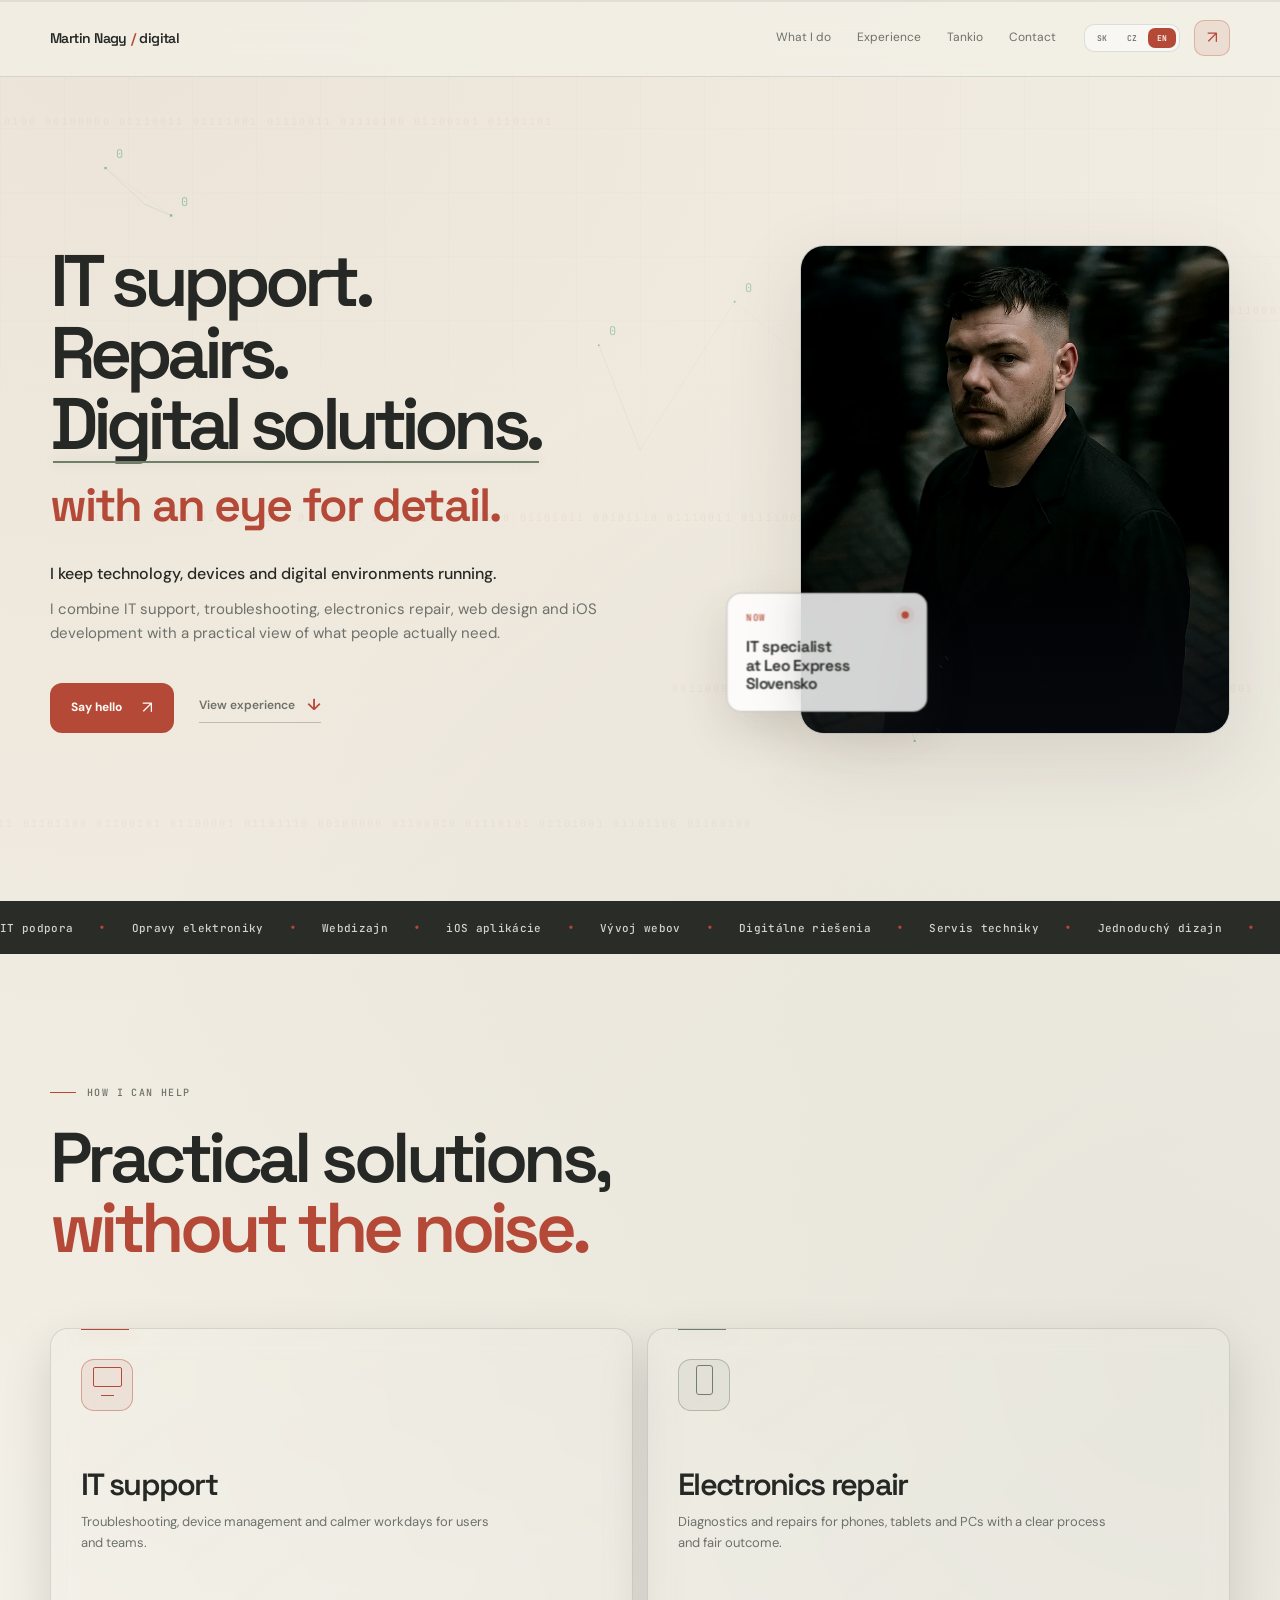
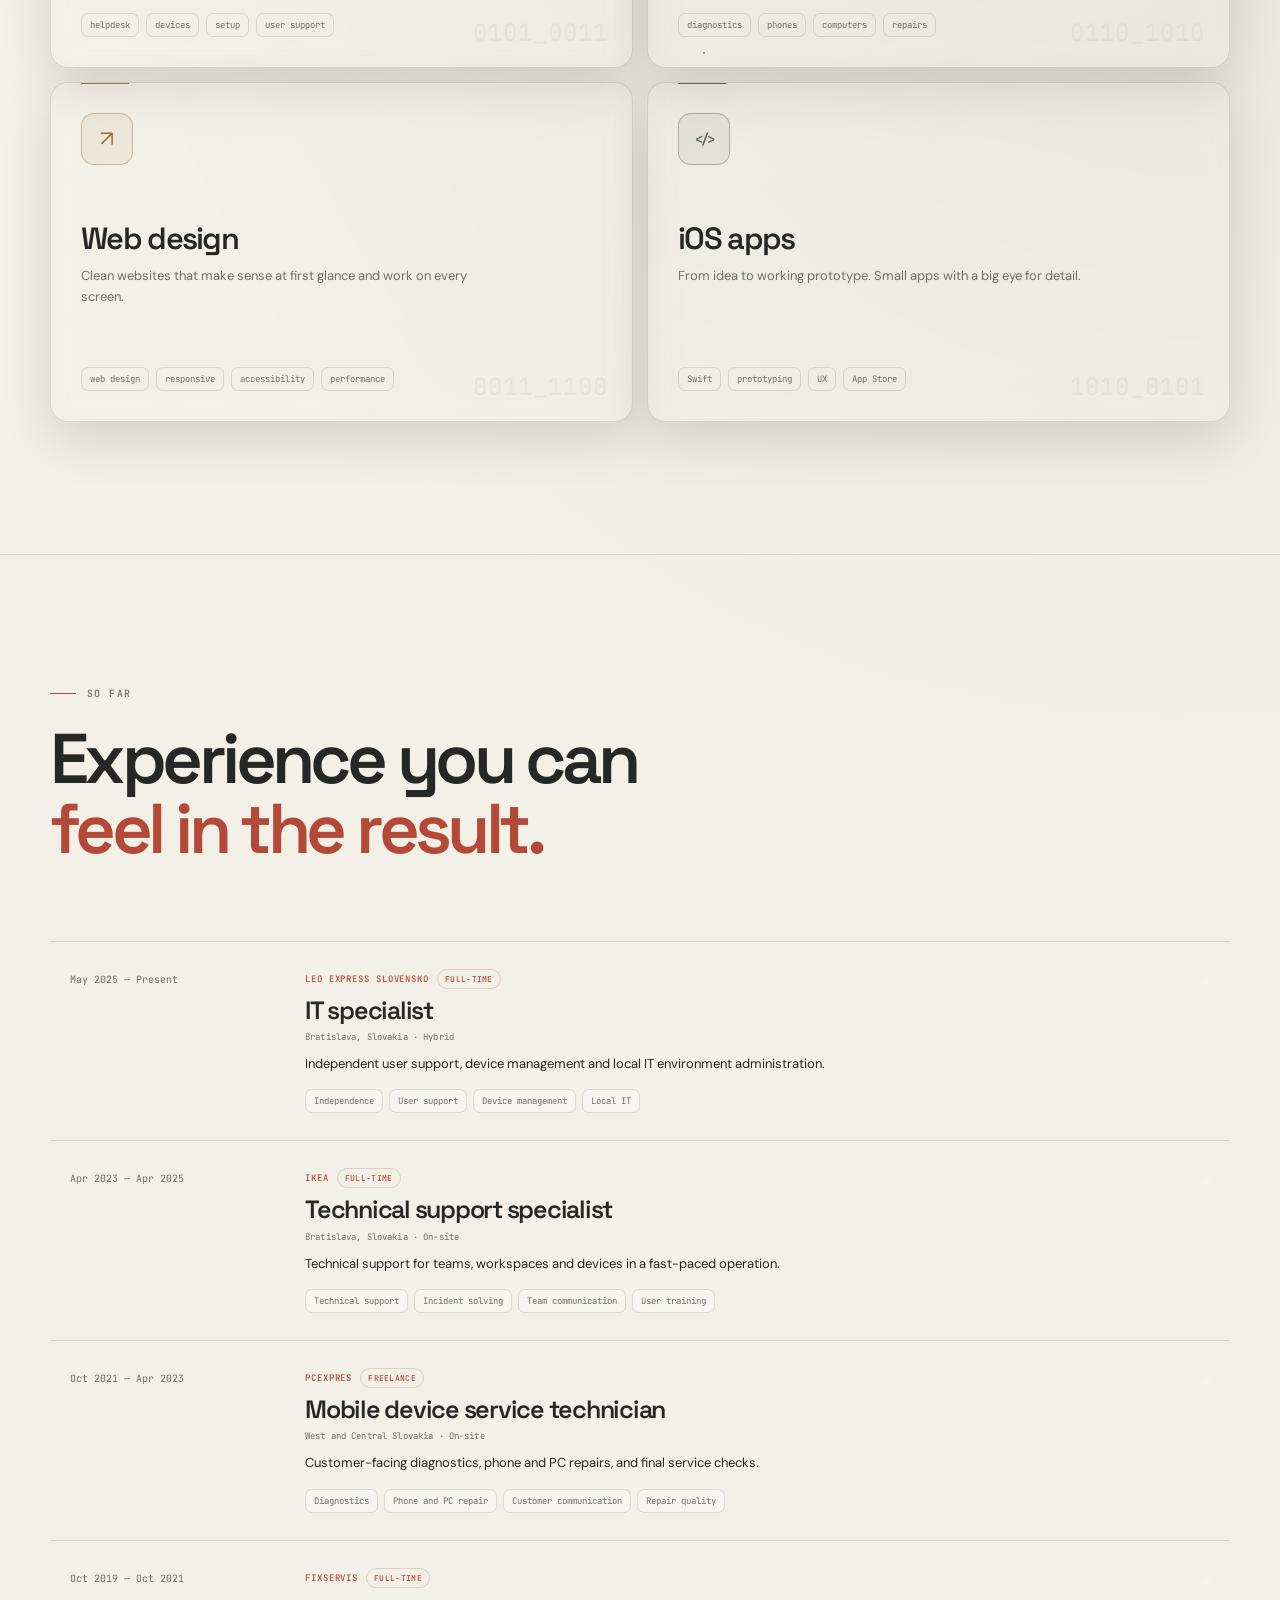
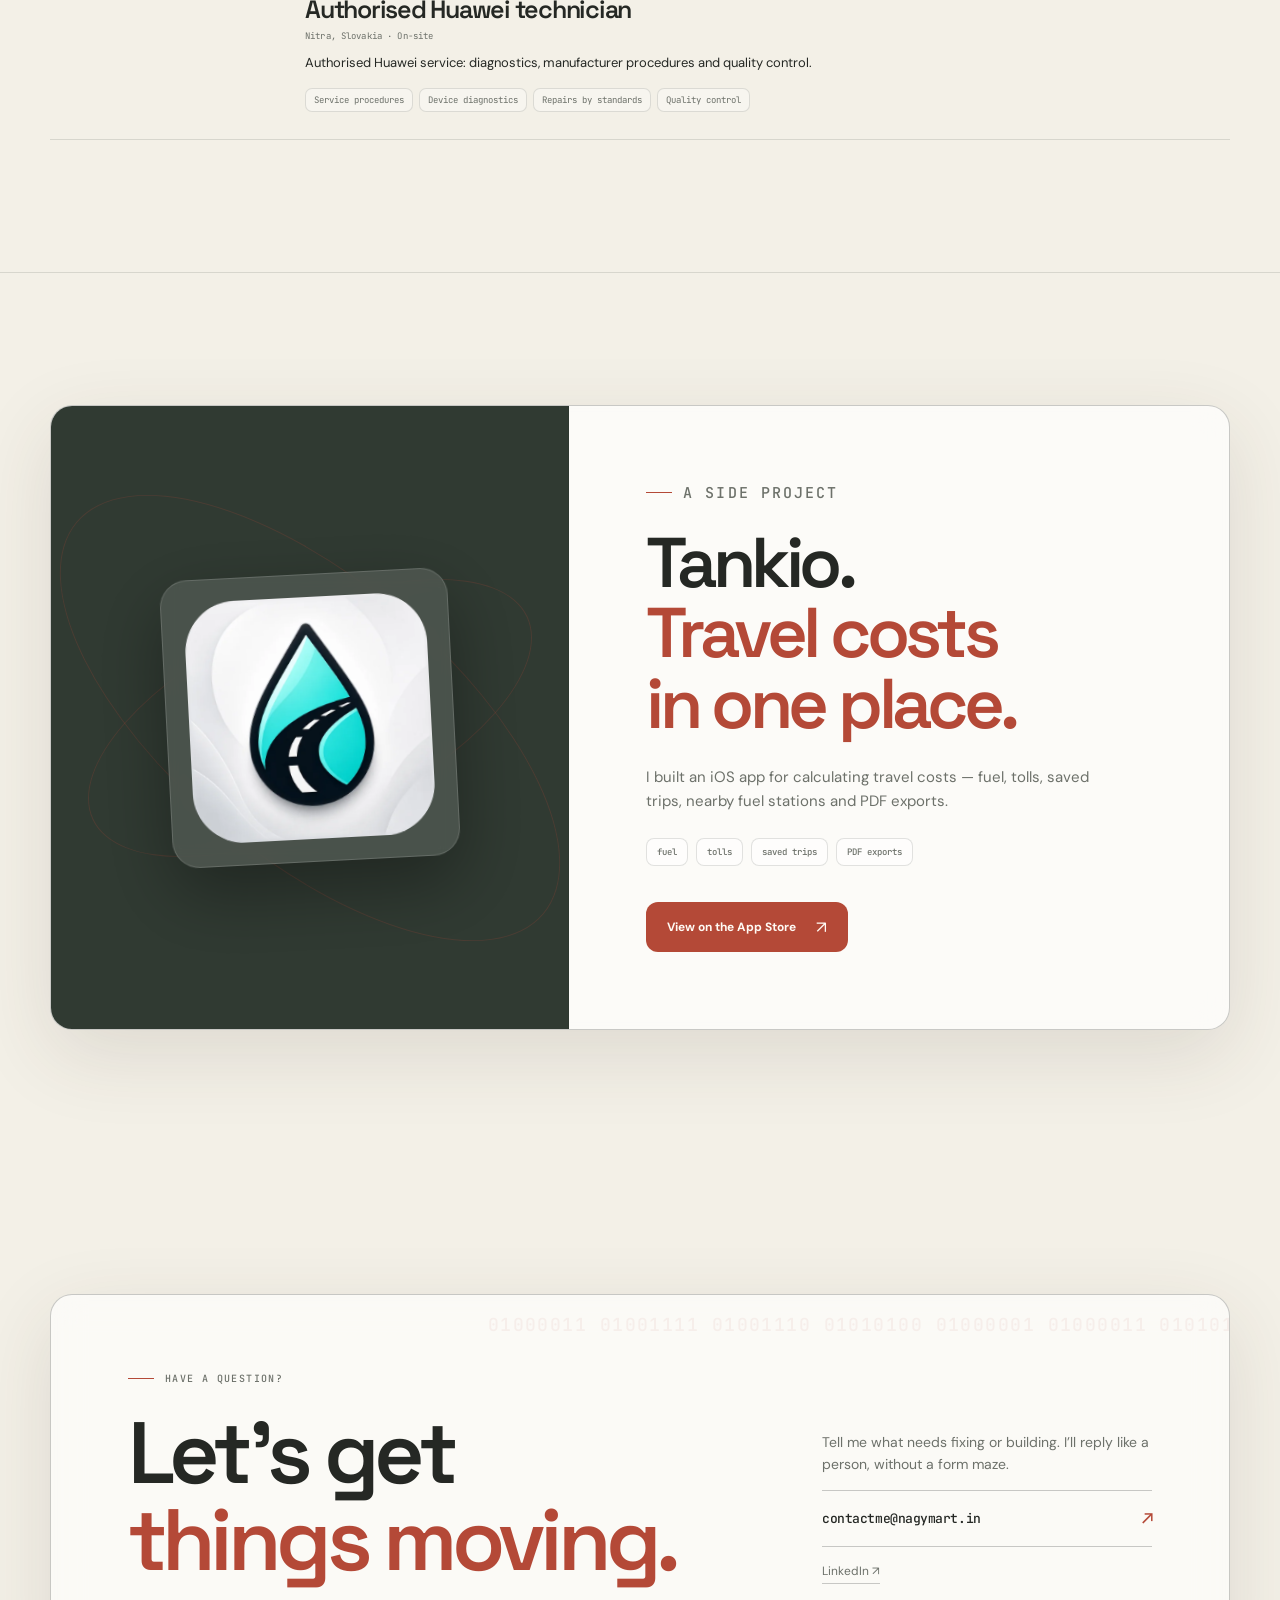
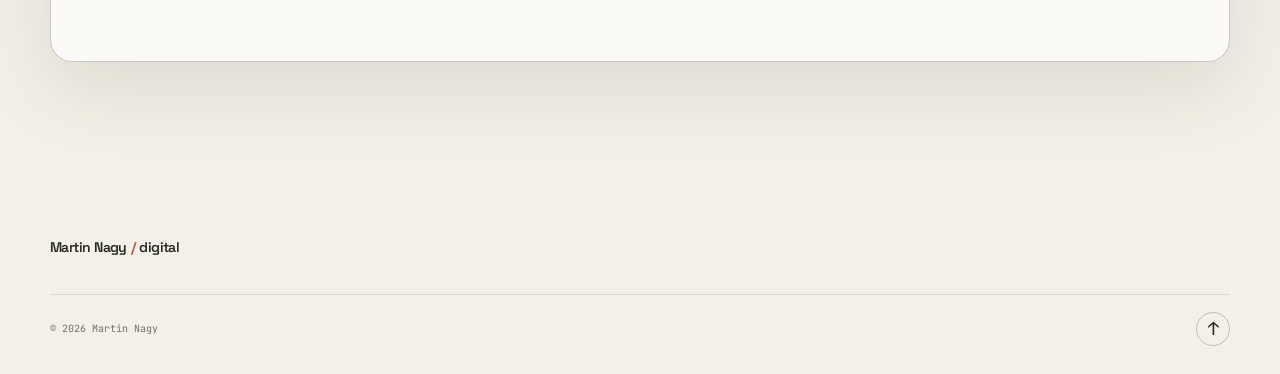
==== index.html @ 113c7c0a "Add files via upload mobile fixes" ====
<!doctype html>
<html lang="sk">
<head>
  <meta charset="utf-8">
  <meta name="viewport" content="width=device-width, initial-scale=1">
  <meta name="description" content="Martin Nagy — IT špecialista pre IT podporu, opravy elektroniky, webdizajn a iOS vývoj. Autor aplikácie Tankio.">
  <meta name="author" content="Martin Nagy">
  <meta name="robots" content="index, follow, max-image-preview:large">
  <meta name="theme-color" content="#f3f0e7">
  <meta property="og:type" content="website">
  <meta property="og:site_name" content="Martin Nagy / digital">
  <meta property="og:locale" content="sk_SK">
  <meta property="og:url" content="https://www.nagymart.in/">
  <meta property="og:title" content="Martin Nagy — IT podpora a digitálne riešenia">
  <meta property="og:description" content="IT podpora, opravy elektroniky, webdizajn a iOS vývoj s praktickým pohľadom a citom pre detail.">
  <meta property="og:image" content="https://www.nagymart.in/share.jpg?v=20260721-2">
  <meta property="og:image:type" content="image/jpeg">
  <meta property="og:image:width" content="1200">
  <meta property="og:image:height" content="630">
  <meta property="og:image:alt" content="Martin Nagy, IT špecialista">
  <meta name="twitter:card" content="summary_large_image">
  <meta name="twitter:title" content="Martin Nagy — IT podpora a digitálne riešenia">
  <meta name="twitter:description" content="IT podpora, opravy elektroniky, webdizajn a iOS vývoj s praktickým pohľadom a citom pre detail.">
  <meta name="twitter:image" content="https://www.nagymart.in/share.jpg?v=20260721-2">
  <meta name="twitter:image:alt" content="Martin Nagy, IT špecialista">
  <title>Martin Nagy — IT podpora a digitálne riešenia</title>
  <link rel="canonical" href="https://www.nagymart.in/">
  <link rel="icon" type="image/svg+xml" href="favicon.svg">
  <link rel="preload" as="image" href="avat.webp" type="image/webp" fetchpriority="high">
  <link rel="preconnect" href="https://fonts.googleapis.com">
  <link rel="preconnect" href="https://fonts.gstatic.com" crossorigin>
  <link href="https://fonts.googleapis.com/css2?family=DM+Sans:wght@400;500;600;700&family=JetBrains+Mono:wght@400;500;600&family=Space+Grotesk:wght@400;500;600;700&display=swap" rel="stylesheet">
  <link rel="stylesheet" href="styles.css?v=20260721-15">
  <script type="application/ld+json">
    {
      "@context": "https://schema.org",
      "@type": "Person",
      "name": "Martin Nagy",
      "url": "https://www.nagymart.in/",
      "image": "https://www.nagymart.in/share.jpg?v=20260721-2",
      "jobTitle": "IT špecialista",
      "email": "mailto:contactme@nagymart.in",
      "sameAs": ["https://www.linkedin.com/in/nagymartinus/"],
      "knowsAbout": ["IT podpora", "Troubleshooting", "Opravy elektroniky", "Webdizajn", "iOS vývoj"],
      "owns": {
        "@type": "SoftwareApplication",
        "name": "Tankio — Fuel & Trip Cost",
        "operatingSystem": "iOS",
        "applicationCategory": "TravelApplication",
        "url": "https://apps.apple.com/sk/app/tankio-n%C3%A1klady-na-cestu/id6789161026?l=sk"
      }
    }
  </script>
</head>
<body id="top">
  <a class="skip-link" href="#main-content">Preskočiť na obsah</a>
  <div class="scroll-indicator" role="progressbar" aria-label="Priebeh stránky" aria-valuemin="0" aria-valuemax="100" aria-valuenow="0"><span></span></div>
  <div class="cursor-tech" aria-hidden="true">
    <canvas id="cursor-canvas"></canvas>
  </div>
  <div class="binary-field" aria-hidden="true">
    <span>01001001 01010100 00100000 01110011 01111001 01110011 01110100 01100101 01101101</span>
    <span>00110101 00110010 00110001 00110000 00110001 00110001 00110000 00110001</span>
    <span>01101110 01100101 01110100 01110111 01101111 01110010 01101011 00101110 01110011 01111001 01110011</span>
    <span>00110000 00110001 00110000 00110001 00110001 00110000 00110000 00110001</span>
    <span>01100011 01101100 01100101 01100001 01101110 00100000 01100010 01110101 01101001 01101100 01100100</span>
  </div>

  <header class="site-header">
    <div class="shell nav-wrap">
      <a class="wordmark" href="#top" aria-label="Martin Nagy domov">
        <span class="wordmark-copy">Martin Nagy<span>/</span>digital</span>
      </a>
      <nav class="nav-links" aria-label="Hlavná navigácia">
        <a href="#services" data-i18n="nav.services">Čo robím</a>
        <a href="#work" data-i18n="nav.work">Skúsenosti</a>
        <a href="#tankio">Tankio</a>
        <a href="#contact" data-i18n="nav.contact">Kontakt</a>
      </nav>
      <div class="nav-actions">
        <div class="language-switcher" aria-label="Jazyk">
          <button class="lang-button is-active" type="button" data-lang="sk">SK</button>
          <button class="lang-button" type="button" data-lang="cs">CZ</button>
          <button class="lang-button" type="button" data-lang="en">EN</button>
        </div>
        <a class="nav-mail" href="mailto:contactme@nagymart.in" aria-label="Napísať email">↗︎</a>
      </div>
    </div>
  </header>

  <main id="main-content">
    <section class="hero shell section-space" aria-labelledby="hero-title">
      <div class="hero-copy reveal">
        <h1 id="hero-title" data-i18n-html="hero.title">IT podpora.<br>Opravy.<br><span class="accent-word">Digitálne riešenia.</span><br><em>s citom pre detail.</em></h1>
        <div class="hero-intro">
          <p class="hero-lead hero-lead-primary" data-i18n="hero.lead1">Udržiavam techniku, zariadenia a digitálne prostredia v chode.</p>
          <p class="hero-lead" data-i18n="hero.lead2">Spájam IT podporu, troubleshooting, opravy elektroniky, webdizajn a iOS vývoj s praktickým pohľadom na to, čo ľudia naozaj potrebujú.</p>
        </div>
        <div class="hero-actions">
          <a class="button button-dark" href="mailto:contactme@nagymart.in"><span data-i18n="hero.primary">Ozvi sa</span><span class="button-arrow">↗︎</span></a>
          <a class="text-link" href="#work"><span data-i18n="hero.secondary">Pozrieť skúsenosti</span><span>↓︎</span></a>
        </div>
      </div>

      <div class="hero-visual reveal reveal-delay" aria-label="Martin Nagy">
        <div class="hero-tilt-window">
          <div class="portrait-frame">
            <img src="avat.webp" alt="Martin Nagy v čiernom kabáte" width="900" height="900" fetchpriority="high" decoding="async">
          </div>
          <div class="hero-note">
            <span class="note-label" data-i18n="hero.noteLabel">Teraz</span>
            <strong data-i18n-html="hero.noteTitle">IT špecialista<br>v Leo Express Slovensko</strong>
            <span class="status-pulse" aria-hidden="true"></span>
          </div>
        </div>
      </div>
    </section>

    <div class="ticker" aria-label="Oblasti práce">
      <div class="ticker-track">
        <div class="ticker-group">
          <span>IT podpora</span><i>•</i><span>Opravy elektroniky</span><i>•</i><span>Webdizajn</span><i>•</i><span>iOS aplikácie</span><i>•</i><span>Vývoj webov</span><i>•</i><span>Digitálne riešenia</span><i>•</i><span>Servis techniky</span><i>•</i><span>Jednoduchý dizajn</span><i>•</i><span>IT podpora</span><i>•</i><span>Opravy elektroniky</span><i>•</i><span>Webdizajn</span><i>•</i><span>iOS aplikácie</span><i>•</i><span>Vývoj webov</span><i>•</i><span>Digitálne riešenia</span><i>•</i><span>Servis techniky</span><i>•</i><span>Jednoduchý dizajn</span><i>•</i>
        </div>
        <div class="ticker-group" aria-hidden="true">
          <span>IT podpora</span><i>•</i><span>Opravy elektroniky</span><i>•</i><span>Webdizajn</span><i>•</i><span>iOS aplikácie</span><i>•</i><span>Vývoj webov</span><i>•</i><span>Digitálne riešenia</span><i>•</i><span>Servis techniky</span><i>•</i><span>Jednoduchý dizajn</span><i>•</i><span>IT podpora</span><i>•</i><span>Opravy elektroniky</span><i>•</i><span>Webdizajn</span><i>•</i><span>iOS aplikácie</span><i>•</i><span>Vývoj webov</span><i>•</i><span>Digitálne riešenia</span><i>•</i><span>Servis techniky</span><i>•</i><span>Jednoduchý dizajn</span><i>•</i>
        </div>
      </div>
    </div>

    <section id="services" class="shell section-space services-section" aria-labelledby="services-title">
      <div class="section-intro reveal">
        <p class="eyebrow"><span data-i18n="services.eyebrow">Ako viem pomôcť</span></p>
        <h2 id="services-title" data-i18n-html="services.title">Praktické riešenia,<br><em>bez zbytočného hluku.</em></h2>
      </div>
      <div class="service-grid">
        <article class="service-card service-card-wide reveal">
          <div class="service-icon icon-screen" aria-hidden="true"><span></span></div>
          <h3 data-i18n="services.it.title">IT podpora</h3>
          <p data-i18n="services.it.copy">Riešenie problémov, správa zariadení a pokojnejší pracovný deň pre používateľov aj tímy.</p>
          <div class="tag-row"><span data-i18n="services.it.tag1">helpdesk</span><span data-i18n="services.it.tag2">zariadenia</span><span data-i18n="services.it.tag3">nastavenie</span><span data-i18n="services.it.tag4">používateľská podpora</span></div>
        </article>
        <article class="service-card service-card-tall reveal reveal-delay-1">
          <div class="service-icon icon-phone" aria-hidden="true"><span></span></div>
          <h3 data-i18n="services.repair.title">Opravy elektroniky</h3>
          <p data-i18n="services.repair.copy">Diagnostika, opravy telefónov, tabletov a PC s jasným postupom a férovým výsledkom.</p>
          <div class="tag-row"><span data-i18n="services.repair.tag1">diagnostika</span><span data-i18n="services.repair.tag2">telefóny</span><span data-i18n="services.repair.tag3">počítače</span><span data-i18n="services.repair.tag4">servis</span></div>
        </article>
        <article class="service-card reveal reveal-delay-2">
          <div class="service-icon icon-cursor" aria-hidden="true">↗︎</div>
          <h3 data-i18n="services.web.title">Webdizajn</h3>
          <p data-i18n="services.web.copy">Čisté stránky, ktoré dávajú zmysel na prvý pohľad a fungujú na každej obrazovke.</p>
          <div class="tag-row"><span data-i18n="services.web.tag1">webdizajn</span><span data-i18n="services.web.tag2">responzivita</span><span data-i18n="services.web.tag3">prístupnosť</span><span data-i18n="services.web.tag4">výkon</span></div>
        </article>
        <article class="service-card service-card-dark reveal reveal-delay-3">
          <div class="service-icon icon-code" aria-hidden="true">&lt;/&gt;</div>
          <h3 data-i18n="services.ios.title">iOS aplikácie</h3>
          <p data-i18n="services.ios.copy">Od nápadu po funkčný prototyp. Malé aplikácie s veľkým dôrazom na detail.</p>
          <div class="tag-row"><span data-i18n="services.ios.tag1">Swift</span><span data-i18n="services.ios.tag2">prototypovanie</span><span data-i18n="services.ios.tag3">UX</span><span data-i18n="services.ios.tag4">App Store</span></div>
        </article>
      </div>
    </section>

    <section id="work" class="work-section section-space" aria-labelledby="work-title">
      <div class="shell">
        <div class="section-intro section-intro-row reveal">
          <div>
            <p class="eyebrow"><span data-i18n="work.eyebrow">Cesta doteraz</span></p>
            <h2 id="work-title" data-i18n-html="work.title">Skúsenosť, ktorá<br><em>zostáva v rukách.</em></h2>
          </div>
        </div>
        <div class="timeline">
          <article class="timeline-item reveal">
            <div class="timeline-date" data-i18n="work.leo.date">máj 2025 — súčasnosť</div>
            <div class="timeline-main">
              <div class="timeline-company-row"><span class="timeline-company">Leo Express Slovensko</span><span class="timeline-type" data-i18n="work.leo.type">Plný úväzok</span></div>
              <h3 data-i18n="work.leo.role">IT špecialista</h3>
              <p class="timeline-location" data-i18n="work.leo.location">Bratislava, Slovakia · Hybrid</p>
              <p class="timeline-summary" data-i18n="work.leo.copy">Samostatná IT podpora používateľov, správa zariadení a lokálneho IT prostredia.</p>
              <div class="timeline-skills"><span data-i18n="work.leo.skill1">Samostatnosť</span><span data-i18n="work.leo.skill2">Podpora používateľov</span><span data-i18n="work.leo.skill3">Správa zariadení</span><span data-i18n="work.leo.skill4">Lokálne IT</span></div>
            </div>
            <span class="timeline-marker" aria-hidden="true"></span>
          </article>
          <article class="timeline-item reveal">
            <div class="timeline-date" data-i18n="work.ikea.date">apríl 2023 — apríl 2025</div>
            <div class="timeline-main">
              <div class="timeline-company-row"><span class="timeline-company">IKEA</span><span class="timeline-type" data-i18n="work.ikea.type">Plný úväzok</span></div>
              <h3 data-i18n="work.ikea.role">Špecialista technickej podpory</h3>
              <p class="timeline-location" data-i18n="work.ikea.location">Bratislava, Slovakia · On-site</p>
              <p class="timeline-summary" data-i18n="work.ikea.copy">Technická podpora tímov, pracovísk a zariadení v rýchlej prevádzke.</p>
              <div class="timeline-skills"><span data-i18n="work.ikea.skill1">Technická podpora</span><span data-i18n="work.ikea.skill2">Riešenie incidentov</span><span data-i18n="work.ikea.skill3">Tímová komunikácia</span><span data-i18n="work.ikea.skill4">Používateľské školenia</span></div>
            </div>
            <span class="timeline-marker" aria-hidden="true"></span>
          </article>
          <article class="timeline-item reveal">
            <div class="timeline-date" data-i18n="work.pcx.date">október 2021 — apríl 2023</div>
            <div class="timeline-main">
              <div class="timeline-company-row"><span class="timeline-company">PCexpres</span><span class="timeline-type" data-i18n="work.pcx.type">Freelance</span></div>
              <h3 data-i18n="work.pcx.role">Servisný technik mobilných zariadení</h3>
              <p class="timeline-location" data-i18n="work.pcx.location">Západné a stredné Slovensko · On-site</p>
              <p class="timeline-summary" data-i18n="work.pcx.copy">Diagnostika pred zákazníkom, opravy telefónov a PC, výstupná kontrola servisu.</p>
              <div class="timeline-skills"><span data-i18n="work.pcx.skill1">Diagnostika</span><span data-i18n="work.pcx.skill2">Opravy telefónov a PC</span><span data-i18n="work.pcx.skill3">Zákaznícka komunikácia</span><span data-i18n="work.pcx.skill4">Kvalita opravy</span></div>
            </div>
            <span class="timeline-marker" aria-hidden="true"></span>
          </article>
          <article class="timeline-item reveal">
            <div class="timeline-date" data-i18n="work.fix.date">október 2019 — október 2021</div>
            <div class="timeline-main">
              <div class="timeline-company-row"><span class="timeline-company">FixServis</span><span class="timeline-type" data-i18n="work.fix.type">Plný úväzok</span></div>
              <h3 data-i18n="work.fix.role">Autorizovaný technik Huawei</h3>
              <p class="timeline-location" data-i18n="work.fix.location">Nitra, Slovakia · On-site</p>
              <p class="timeline-summary" data-i18n="work.fix.copy">Autorizovaný servis Huawei: diagnostika, servisné postupy a kontrola kvality.</p>
              <div class="timeline-skills"><span data-i18n="work.fix.skill1">Servisné postupy</span><span data-i18n="work.fix.skill2">Diagnostika zariadení</span><span data-i18n="work.fix.skill3">Opravy podľa štandardov</span><span data-i18n="work.fix.skill4">Kontrola kvality</span></div>
            </div>
            <span class="timeline-marker" aria-hidden="true"></span>
          </article>
        </div>
      </div>
    </section>

    <section id="tankio" class="tankio-section shell section-space" aria-labelledby="tankio-title">
      <div class="tankio-card reveal">
        <div class="tankio-art">
          <div class="tankio-route route-one"></div><div class="tankio-route route-two"></div>
          <div class="tankio-showcase">
            <img class="tankio-screen tankio-screen-1" src="tankio-screen-1.webp" alt="" aria-hidden="true" width="420" height="909" loading="lazy" decoding="async">
            <img class="tankio-screen tankio-screen-2" src="tankio-screen-2.webp" alt="" aria-hidden="true" width="420" height="909" loading="lazy" decoding="async">
            <img class="tankio-screen tankio-screen-3" src="tankio-screen-3.webp" alt="" aria-hidden="true" width="420" height="909" loading="lazy" decoding="async">
            <img class="tankio-screen tankio-screen-4" src="tankio-screen-4.webp" alt="" aria-hidden="true" width="420" height="909" loading="lazy" decoding="async">
            <div class="tankio-stage"><img src="app-icon.webp" alt="Tankio logo" class="tankio-icon" width="640" height="640" loading="lazy" decoding="async"></div>
          </div>
        </div>
        <div class="tankio-copy">
          <p class="eyebrow"><span data-i18n="tankio.eyebrow">Vlastný projekt</span></p>
          <h2 id="tankio-title" data-i18n-html="tankio.title">Tankio.<br><em>Cestovné náklady<br>na jednom mieste.</em></h2>
          <p data-i18n="tankio.copy">Vytvoril som iOS aplikáciu na výpočet nákladov na cestu — palivo, diaľničné poplatky, uložené jazdy, blízke čerpacie stanice a PDF exporty.</p>
          <div class="tankio-points"><span><b data-i18n="tankio.point1">palivo</b></span><span><b data-i18n="tankio.point2">diaľničné poplatky</b></span><span><b data-i18n="tankio.point3">uložené jazdy</b></span><span><b data-i18n="tankio.point4">PDF exporty</b></span></div>
          <a class="button button-dark" href="https://apps.apple.com/sk/app/tankio-n%C3%A1klady-na-cestu/id6789161026?l=sk" target="_blank" rel="noopener noreferrer"><span data-i18n="tankio.cta">Pozrieť v App Store</span><span class="button-arrow">↗︎</span></a>
        </div>
      </div>
    </section>

    <section id="contact" class="contact-section shell section-space" aria-labelledby="contact-title">
      <div class="contact-panel reveal" data-runner>
        <div>
          <p class="eyebrow"><span data-i18n="contact.eyebrow">Máš otázku?</span></p>
          <h2 id="contact-title">
            <span class="contact-title-line contact-title-line-1"><button class="contact-title-trigger easter-trigger" type="button" data-game-trigger aria-expanded="false" aria-controls="binary-runner">Poďme</button><span data-contact-line="1"> dať</span></span>
            <em class="contact-title-line contact-title-line-2" data-contact-line="2">veci do pohybu.</em>
            <span class="contact-title-line contact-title-line-3" data-contact-line="3" aria-hidden="true"></span>
          </h2>
        </div>
        <div class="contact-side">
          <p data-i18n="contact.copy">Napíš mi, čo potrebuješ vyriešiť. Odpoviem normálne, bez formulárového bludiska.</p>
          <a class="contact-email" href="mailto:contactme@nagymart.in">contactme@nagymart.in <span>↗︎</span></a>
          <a class="contact-linkedin" href="https://www.linkedin.com/in/nagymartinus/" target="_blank" rel="me noopener noreferrer">LinkedIn ↗︎</a>
        </div>
        <div class="contact-game" aria-label="Ticket Run minihra">
          <div class="binary-runner" id="binary-runner" hidden>
            <div class="binary-runner-head">
              <span>Skóre: <span class="binary-runner-score" data-game-score>0</span></span>
              <span class="binary-runner-meta" data-game-meta>Helpdesk</span>
            </div>
            <canvas class="binary-runner-canvas" data-game-canvas aria-label="Ticket Run minihra"></canvas>
            <div class="binary-runner-state" data-game-state aria-live="polite">Jeden klik skok. Dvojklik vo vzduchu salto.</div>
            <div class="game-mobile-hint" aria-hidden="true">
              <span lang="sk">Ťukni = skok · 2× ťukni = salto</span>
              <span lang="cs">Klepni = skok · 2× klepni = salto</span>
              <span lang="en">Tap = jump · 2× tap = backflip</span>
            </div>
          </div>
        </div>
      </div>
    </section>
  </main>

  <footer class="site-footer shell">
    <div class="footer-top"><a class="wordmark" href="#top"><span class="wordmark-copy">Martin Nagy<span>/</span>digital</span></a></div>
    <div class="footer-bottom"><span>© <span id="year"></span> Martin Nagy</span><a class="footer-up" href="#top" aria-label="Späť na začiatok">↑︎</a></div>
  </footer>

  <script src="main.js?v=20260721-8" defer></script>
  <script src="binary-runner.js?v=20260721-3" defer></script>
</body>
</html>
---- styles.css ----
:root {
  --bg: #f3f0e7;
  --surface: rgba(255, 255, 255, .68);
  --surface-strong: rgba(255, 255, 255, .92);
  --surface-soft: rgba(255, 255, 255, .52);
  --text: #252824;
  --muted: #6d716a;
  --line: rgba(37, 40, 36, .13);
  --line-strong: rgba(37, 40, 36, .24);
  --accent: #b44937;
  --accent-blue: #6f7f69;
  --accent-dim: rgba(180, 73, 55, .11);
  --display: "Space Grotesk", sans-serif;
  --body: "DM Sans", sans-serif;
  --mono: "JetBrains Mono", monospace;
  --shadow: 0 24px 80px rgba(64, 52, 40, .12);
}

* { box-sizing: border-box; }
html { scroll-behavior: smooth; color-scheme: light; }
body {
  position: relative;
  isolation: isolate;
  margin: 0;
  color: var(--text);
  background:
    radial-gradient(circle at 8% 0%, rgba(173, 119, 80, .1), transparent 31%),
    radial-gradient(circle at 92% 26%, rgba(111, 127, 105, .09), transparent 28%),
    var(--bg);
  font-family: var(--body);
  font-size: 16px;
  line-height: 1.6;
  overflow-x: hidden;
}
body::before {
  content: "";
  position: fixed;
  z-index: 0;
  inset: 0;
  pointer-events: none;
  opacity: .42;
  background-image:
    linear-gradient(rgba(37, 40, 36, .035) 1px, transparent 1px),
    linear-gradient(90deg, rgba(37, 40, 36, .035) 1px, transparent 1px);
  background-size: 64px 64px;
  mask-image: linear-gradient(to bottom, black, transparent 82%);
}
main, .site-footer { position: relative; z-index: 2; }
a { color: inherit; text-decoration: none; }
button { font: inherit; }
img { max-width: 100%; }
.shell { width: min(1180px, calc(100% - 64px)); margin-inline: auto; }

.skip-link {
  position: fixed;
  z-index: 100;
  left: 18px;
  top: -70px;
  padding: 10px 14px;
  border: 1px solid var(--line-strong);
  border-radius: 8px;
  background: var(--surface-strong);
  color: var(--text);
}
.skip-link:focus { top: 18px; }

.scroll-indicator {
  position: fixed;
  z-index: 100;
  inset: 0 0 auto;
  width: 100%;
  height: 2px;
  background: rgba(37, 40, 36, .08);
  pointer-events: none;
}
.scroll-indicator span {
  display: block;
  width: 100%;
  height: 100%;
  background: var(--accent);
  box-shadow: 0 0 12px rgba(180, 73, 55, .28);
  transform: scaleX(0);
  transform-origin: left center;
}

.binary-field {
  position: fixed;
  z-index: 0;
  inset: 0;
  overflow: hidden;
  pointer-events: none;
  font: 400 10px/1 var(--mono);
  letter-spacing: .22em;
  color: var(--accent);
  opacity: .055;
}
.binary-field span {
  position: absolute;
  white-space: nowrap;
  animation: binary-drift 34s linear infinite alternate;
}
.binary-field span:nth-child(1) { top: 13%; left: -8%; }
.binary-field span:nth-child(2) { top: 34%; right: -12%; animation-duration: 41s; animation-direction: alternate-reverse; }
.binary-field span:nth-child(3) { top: 57%; left: 6%; animation-duration: 38s; }
.binary-field span:nth-child(4) { top: 76%; right: 2%; animation-duration: 46s; animation-direction: alternate-reverse; }
.binary-field span:nth-child(5) { top: 91%; left: -4%; animation-duration: 43s; }
@keyframes binary-drift {
  from { transform: translateX(-24px); }
  to { transform: translateX(88px); }
}

.cursor-tech {
  position: fixed;
  inset: 0;
  z-index: 1;
  pointer-events: none;
  opacity: .94;
  mix-blend-mode: normal;
  transition: opacity .25s ease;
}

body.mouse-effects-paused .cursor-tech {
  opacity: 0;
  visibility: hidden;
}

#cursor-canvas {
  display: block;
  width: 100%;
  height: 100%;
}

.cursor-node,
.cursor-bit,
.cursor-link {
  position: absolute;
  left: 0;
  top: 0;
  pointer-events: none;
  will-change: transform, opacity;
}

.cursor-node {
  width: 14px;
  height: 14px;
  border-radius: 50%;
  background: radial-gradient(circle, rgba(47, 150, 111, .92) 0%, rgba(47, 150, 111, .64) 52%, rgba(47, 150, 111, 0) 100%);
  box-shadow: 0 0 36px rgba(47, 150, 111, .48), 0 0 60px rgba(47, 150, 111, .2);
  filter: blur(.2px);
}

.cursor-bit {
  color: rgba(47, 150, 111, .76);
  font-family: var(--mono);
  font-size: 18px;
  line-height: 1;
  text-shadow: 0 0 18px rgba(47, 150, 111, .28);
}

.cursor-link {
  height: 3px;
  transform-origin: left center;
  background: linear-gradient(90deg, rgba(47, 150, 111, .58), rgba(47, 150, 111, .24), transparent);
  box-shadow: 0 0 18px rgba(47, 150, 111, .24);
}

@media (any-hover: none) {
  .cursor-tech { display: none; }
}

.site-header {
  position: sticky;
  z-index: 20;
  top: 0;
  border-bottom: 1px solid var(--line);
  background: rgba(243, 240, 231, .78);
  backdrop-filter: blur(20px) saturate(120%);
  -webkit-backdrop-filter: blur(20px) saturate(120%);
}
.nav-wrap {
  min-height: 76px;
  display: flex;
  align-items: center;
  justify-content: space-between;
  gap: 28px;
}
.wordmark {
  display: inline-flex;
  align-items: center;
  gap: 12px;
  font-family: var(--display);
  font-weight: 600;
  letter-spacing: -.035em;
}
.wordmark-copy { font-size: 14px; }
.wordmark-copy > span { padding-inline: 4px; color: var(--accent); }
.nav-links { display: flex; gap: 26px; margin-left: auto; }
.nav-links a, .footer-bottom a {
  color: var(--muted);
  font-size: 12px;
  transition: color .2s ease;
}
.nav-links a:hover, .footer-bottom a:hover { color: var(--text); }
.nav-actions { display: flex; align-items: center; gap: 14px; }
.language-switcher {
  display: flex;
  gap: 2px;
  padding: 3px;
  border: 1px solid var(--line);
  border-radius: 10px;
  background: var(--surface-soft);
}
.lang-button {
  min-width: 28px;
  padding: 5px 6px;
  border: 0;
  border-radius: 7px;
  background: transparent;
  color: var(--muted);
  font: 600 8px var(--mono);
  letter-spacing: .04em;
  cursor: pointer;
}
.lang-button:hover { color: var(--text); }
.lang-button.is-active { background: var(--accent); color: #fffaf4; }
.nav-mail {
  display: grid;
  place-items: center;
  width: 36px;
  height: 36px;
  border: 1px solid rgba(180, 73, 55, .3);
  border-radius: 10px;
  background: var(--accent-dim);
  color: var(--accent);
  font-size: 17px;
  transition: transform .2s ease, background .2s ease;
}
.nav-mail:hover { transform: translateY(-2px); background: rgba(180, 73, 55, .17); }

.section-space { padding-top: 132px; padding-bottom: 132px; }
.eyebrow {
  display: flex;
  align-items: center;
  gap: 11px;
  margin: 0 0 24px;
  color: var(--muted);
  font: 500 10px var(--mono);
  letter-spacing: .14em;
  text-transform: uppercase;
}
.eyebrow::before {
  content: "";
  width: 26px;
  height: 1px;
  background: var(--accent);
}
.hero {
  min-height: calc(100svh - 76px);
  display: grid;
  grid-template-columns: minmax(0, 1.08fr) minmax(340px, .92fr);
  align-items: center;
  gap: clamp(52px, 8vw, 118px);
}
.hero-copy { max-width: 690px; }
.hero h1, h2, h3, p { margin-top: 0; }
.hero h1 {
  margin-bottom: 30px;
  color: var(--text);
  font: 600 clamp(50px, 5.7vw, 78px)/.98 var(--display);
  letter-spacing: -.08em;
}
.hero h1 em {
  display: inline-block;
  color: var(--accent);
  font: inherit;
  font-size: .64em;
  font-style: normal;
  letter-spacing: -.04em;
  white-space: nowrap;
}
.accent-word { position: relative; display: inline-block; font-size: 1em; white-space: nowrap; }
.accent-word::after {
  content: "";
  position: absolute;
  left: .04em;
  right: .02em;
  bottom: -.04em;
  height: 2px;
  background: var(--accent-blue);
  box-shadow: 0 0 12px rgba(111, 127, 105, .24);
}
.hero-intro {
  display: grid;
  gap: 10px;
  max-width: 610px;
}
.hero-lead {
  max-width: none;
  margin-bottom: 0;
  color: var(--muted);
  font-size: 15px;
}
.hero-lead-primary { color: var(--text); font-size: 16px; font-weight: 500; }
.hero-actions {
  display: flex;
  align-items: center;
  gap: 25px;
  margin-top: 38px;
}
.button {
  display: inline-flex;
  align-items: center;
  justify-content: center;
  gap: 20px;
  min-height: 50px;
  padding: 0 20px;
  border: 1px solid var(--line-strong);
  border-radius: 12px;
  font-size: 12px;
  font-weight: 700;
  transition: transform .2s ease, border-color .2s ease, background .2s ease;
}
.button:hover { transform: translateY(-3px); }
.button-dark {
  border-color: rgba(180, 73, 55, .34);
  background: var(--accent);
  color: #fffaf4;
}
.button-dark:hover { background: #963b2d; border-color: #963b2d; }
.button-arrow { font-size: 17px; font-weight: 400; line-height: 1; }
.text-link {
  display: inline-flex;
  align-items: center;
  gap: 12px;
  padding-bottom: 4px;
  border-bottom: 1px solid var(--line-strong);
  color: var(--muted);
  font-size: 12px;
  font-weight: 600;
}
.text-link span:last-child { color: var(--accent); font-size: 16px; transition: transform .2s ease; }
.text-link:hover { color: var(--text); }
.text-link:hover span:last-child { transform: translateY(3px); }

.hero-visual { position: relative; width: 100%; max-width: 460px; justify-self: end; }
.hero-tilt-window {
  position: relative;
  width: 100%;
  transform-style: preserve-3d;
}
.portrait-frame {
  position: relative;
  width: min(100%, 430px);
  margin-left: auto;
  aspect-ratio: .88;
  overflow: hidden;
  border: 1px solid var(--line-strong);
  border-radius: 24px;
  background: var(--surface-strong);
  box-shadow: var(--shadow);
}
.portrait-frame::after {
  content: "";
  position: absolute;
  inset: 0;
  background: linear-gradient(to top, rgba(8, 11, 18, .68), transparent 40%);
  pointer-events: none;
}
.portrait-frame img {
  width: 100%;
  height: 100%;
  object-fit: cover;
  object-position: 50% 32%;
  filter: saturate(.68) contrast(1.06);
  transform: scale(1.02);
  transition: transform .7s cubic-bezier(.2, .75, .25, 1), filter .7s ease;
}

@media (min-width: 901px) and (hover: hover) and (pointer: fine) and (prefers-reduced-motion: no-preference) {
  .hero-visual { perspective: 1200px; }
  .hero-tilt-window {
    --tilt-x: 0deg;
    --tilt-y: 0deg;
    --tilt-lift: 0px;
    transform: translate3d(0, var(--tilt-lift), 0) rotateX(var(--tilt-x)) rotateY(var(--tilt-y));
    transform-origin: 50% 50%;
    will-change: transform;
  }
  .portrait-frame {
    transform: translateZ(0);
    transition: border-color .45s ease, box-shadow .45s ease;
  }
  .hero-tilt-window.is-tilting .portrait-frame {
    border-color: rgba(111, 127, 105, .38);
    box-shadow: 0 30px 76px rgba(30, 33, 28, .18), 0 8px 24px rgba(30, 33, 28, .1);
  }
  .hero-tilt-window.is-tilting .portrait-frame img {
    filter: saturate(.84) contrast(1.08) brightness(1.09);
    transform: scale(1.035);
  }
  .hero-note {
    transform: translateZ(42px);
    will-change: transform;
  }
}
.hero-note {
  position: absolute;
  z-index: 4;
  left: -34px;
  bottom: 30px;
  width: 194px;
  padding: 17px 18px;
  border: 1px solid var(--line-strong);
  border-radius: 14px;
  background: rgba(255, 255, 255, .82);
  box-shadow: 0 18px 45px rgba(64, 52, 40, .16);
  backdrop-filter: blur(16px);
  -webkit-backdrop-filter: blur(16px);
}
.note-label {
  display: block;
  margin-bottom: 13px;
  color: var(--accent);
  font: 500 9px var(--mono);
  letter-spacing: .13em;
  text-transform: uppercase;
}
.hero-note strong {
  display: block;
  color: var(--text);
  font: 600 15px/1.2 var(--display);
  letter-spacing: -.035em;
}
.status-pulse {
  position: absolute;
  top: 17px;
  right: 17px;
  width: 7px;
  height: 7px;
  border-radius: 50%;
  background: var(--accent);
  box-shadow: 0 0 0 5px rgba(180, 73, 55, .08), 0 0 16px rgba(180, 73, 55, .3);
  animation: status-pulse 2.8s ease-in-out infinite;
}
@keyframes status-pulse {
  50% { opacity: .55; transform: scale(.82); }
}

.ticker {
  overflow: hidden;
  padding: 17px 0;
  border-top: 1px solid var(--line);
  border-bottom: 1px solid var(--line);
  background: #292c27;
}
.ticker-track {
  display: flex;
  width: max-content;
  align-items: center;
  animation: marquee 44s linear infinite;
  color: #d2d4ce;
  font: 500 11px var(--mono);
  letter-spacing: .03em;
  will-change: transform;
}
.ticker-group { display: flex; flex: 0 0 auto; align-items: center; gap: 25px; padding-right: 25px; }
.ticker-track i { color: var(--accent); font-style: normal; font-size: 13px; }
@keyframes marquee { to { transform: translateX(-50%); } }

.section-intro { max-width: 760px; }
.section-intro h2, .tankio-copy h2, .contact-panel h2 {
  margin-bottom: 0;
  color: var(--text);
  font: 600 clamp(40px, 5.5vw, 72px)/1 var(--display);
  letter-spacing: -.065em;
}
.section-intro h2 em, .tankio-copy h2 em, .contact-panel h2 em {
  color: var(--muted);
  font: inherit;
  font-style: normal;
}
.work-section .section-intro h2 em { color: var(--accent); }
.services-section .section-intro h2 em { color: var(--accent); }

.service-grid {
  display: grid;
  grid-template-columns: repeat(2, minmax(0, 1fr));
  gap: 14px;
  margin-top: 64px;
}
.service-card {
  --card-accent: var(--accent);
  position: relative;
  display: flex;
  flex-direction: column;
  min-height: 340px;
  padding: 30px;
  overflow: hidden;
  border: 1px solid var(--line);
  border-radius: 18px;
  background: linear-gradient(145deg, rgba(255, 255, 255, .062), rgba(255, 255, 255, .022));
  box-shadow: 0 18px 50px rgba(0, 0, 0, .13);
  backdrop-filter: blur(12px);
  -webkit-backdrop-filter: blur(12px);
  transition: transform .28s ease, border-color .28s ease, background .28s ease, box-shadow .28s ease;
}
.service-card:nth-child(2) { --card-accent: var(--accent-blue); }
.service-card:nth-child(3) { --card-accent: #9a7638; }
.service-card:nth-child(4) { --card-accent: #59645e; }
.service-card::before {
  content: "";
  position: absolute;
  top: 0;
  left: 30px;
  width: 48px;
  height: 1px;
  background: var(--card-accent);
  box-shadow: 0 0 18px color-mix(in srgb, var(--card-accent) 60%, transparent);
}
.service-card::after {
  content: "0101_0011";
  position: absolute;
  right: 24px;
  bottom: 19px;
  color: rgba(37, 40, 36, .05);
  font: 500 24px var(--mono);
  letter-spacing: .04em;
  pointer-events: none;
}
.service-card:nth-child(2)::after { content: "0110_1010"; }
.service-card:nth-child(3)::after { content: "0011_1100"; }
.service-card:nth-child(4)::after { content: "1010_0101"; }
.service-card:hover {
  transform: translateY(-5px);
  border-color: color-mix(in srgb, var(--card-accent) 42%, transparent);
  background: linear-gradient(145deg, rgba(255, 255, 255, .085), rgba(255, 255, 255, .03));
  box-shadow: 0 24px 64px rgba(0, 0, 0, .22);
}
.service-icon {
  display: grid;
  place-items: center;
  width: 52px;
  height: 52px;
  margin-bottom: 58px;
  border: 1px solid color-mix(in srgb, var(--card-accent) 42%, transparent);
  border-radius: 13px;
  background: color-mix(in srgb, var(--card-accent) 8%, transparent);
  color: var(--card-accent);
  transition: transform .28s ease, background .28s ease;
}
.service-card:hover .service-icon { transform: translateY(-3px); background: color-mix(in srgb, var(--card-accent) 13%, transparent); }
.icon-screen { position: relative; }
.icon-screen::before { content: ""; width: 27px; height: 18px; border: 1px solid currentColor; border-radius: 2px; }
.icon-screen::after { content: ""; position: absolute; width: 13px; border-top: 1px solid currentColor; bottom: 14px; }
.icon-phone::before { content: ""; width: 15px; height: 28px; border: 1px solid currentColor; border-radius: 3px; }
.icon-phone::after { content: ""; position: absolute; bottom: 13px; width: 2px; height: 2px; border-radius: 50%; background: currentColor; }
.icon-cursor { font-size: 22px; }
.icon-code { font: 600 14px var(--mono); letter-spacing: -.12em; }
.service-card h3 {
  margin-bottom: 11px;
  color: var(--text);
  font: 600 clamp(24px, 2.4vw, 31px)/1.05 var(--display);
  letter-spacing: -.055em;
}
.service-card p {
  max-width: 430px;
  margin-bottom: auto;
  color: var(--muted);
  font-size: 13px;
}
.tag-row { display: flex; flex-wrap: wrap; gap: 7px; margin-top: 24px; }
.tag-row span {
  padding: 5px 8px;
  border: 1px solid var(--line);
  border-radius: 7px;
  color: var(--muted);
  font: 400 9px var(--mono);
}

.work-section {
  border-top: 1px solid var(--line);
  border-bottom: 1px solid var(--line);
  background: rgba(255, 255, 255, .016);
}
.section-intro-row { max-width: none; }
.timeline { margin-top: 76px; border-top: 1px solid var(--line); }
.timeline-item {
  display: grid;
  grid-template-columns: 205px 1fr 28px;
  align-items: start;
  gap: 30px;
  padding: 27px 20px;
  border-bottom: 1px solid var(--line);
  transition: background .22s ease, padding .22s ease;
}
.timeline-item:hover {
  padding-left: 30px;
  padding-right: 30px;
  background: rgba(255, 255, 255, .5);
}
.timeline-date { padding-top: 4px; color: var(--muted); font: 400 10px var(--mono); white-space: nowrap; }
.timeline-company {
  display: block;
  margin-bottom: 8px;
  color: var(--accent);
  font: 500 9px var(--mono);
  letter-spacing: .1em;
  text-transform: uppercase;
}
.timeline-main h3 {
  margin-bottom: 7px;
  color: var(--text);
  font: 600 25px/1.1 var(--display);
  letter-spacing: -.05em;
}
.timeline-main p { margin-bottom: 0; color: var(--muted); font-size: 13px; }
.timeline-company-row { display: flex; flex-wrap: wrap; align-items: center; gap: 8px; margin-bottom: 8px; }
.timeline-company-row .timeline-company { margin-bottom: 0; }
.timeline-type {
  padding: 4px 7px;
  border: 1px solid rgba(180, 73, 55, .22);
  border-radius: 999px;
  color: var(--accent);
  font: 500 8px var(--mono);
  letter-spacing: .04em;
  text-transform: uppercase;
}
.timeline-main .timeline-location { margin: 0 0 11px; color: var(--muted); font: 400 9px var(--mono); letter-spacing: .015em; }
.timeline-main .timeline-summary { max-width: 720px; color: var(--text); line-height: 1.55; }
.timeline-skills { display: flex; flex-wrap: wrap; gap: 6px; margin-top: 15px; }
.timeline-skills span {
  padding: 5px 8px;
  border: 1px solid var(--line);
  border-radius: 7px;
  background: rgba(255, 255, 255, .34);
  color: var(--muted);
  font: 400 9px var(--mono);
}
.timeline-marker {
  justify-self: end;
  width: 7px;
  height: 7px;
  margin-top: 10px;
  border-radius: 50%;
  background: rgba(255, 255, 255, .15);
  transition: background .2s ease, box-shadow .2s ease;
}
.timeline-item:hover .timeline-marker { background: var(--accent); box-shadow: 0 0 12px rgba(180, 73, 55, .3); }

.tankio-card {
  display: grid;
  grid-template-columns: minmax(320px, .88fr) minmax(0, 1.12fr);
  min-height: 560px;
  overflow: hidden;
  border: 1px solid var(--line-strong);
  border-radius: 22px;
  background: rgba(255, 255, 255, .7);
  box-shadow: var(--shadow);
  backdrop-filter: blur(16px);
  -webkit-backdrop-filter: blur(16px);
}
.tankio-art {
  position: relative;
  display: grid;
  place-items: center;
  min-height: 560px;
  overflow: hidden;
  border-right: 1px solid var(--line);
  background: #303a32;
}
.tankio-showcase {
  position: relative;
  z-index: 2;
  display: grid;
  place-items: center;
  width: min(430px, 100%);
  aspect-ratio: 1;
  transform-style: preserve-3d;
}
.tankio-stage {
  position: relative;
  z-index: 5;
  display: grid;
  place-items: center;
  width: min(300px, 67%);
  aspect-ratio: 1;
  padding: 0;
  border: 1px solid rgba(255, 255, 255, .15);
  border-radius: 27px;
  background: rgba(255, 255, 255, .12);
  box-shadow: 0 26px 70px rgba(0, 0, 0, .34);
  transform: rotate(-3deg);
  transition: transform .72s cubic-bezier(.2, .8, .2, 1), border-color .45s ease, box-shadow .45s ease;
  backdrop-filter: blur(10px);
  transform-style: preserve-3d;
}
.tankio-stage::after {
  content: "";
  position: absolute;
  inset: 0;
  z-index: 2;
  border-radius: inherit;
  background: radial-gradient(circle at var(--tilt-glow-x, 50%) var(--tilt-glow-y, 50%), rgba(255, 255, 255, .2), transparent 34%);
  opacity: 0;
  pointer-events: none;
  transition: opacity .4s ease;
}
.tankio-icon { position: absolute; inset: 22px; z-index: 1; display: block; width: calc(100% - 44px); height: calc(100% - 44px); min-width: 0; min-height: 0; object-fit: cover; border-radius: 21%; }
.tankio-screen { display: none; height: auto; }

@media (min-width: 901px) and (hover: hover) and (pointer: fine) and (prefers-reduced-motion: no-preference) {
  .tankio-art { perspective: 1200px; }
  .tankio-showcase {
    --tilt-x: 0deg;
    --tilt-y: 0deg;
    --tilt-lift: 0px;
    transform: translate3d(0, var(--tilt-lift), 0) rotateX(var(--tilt-x)) rotateY(var(--tilt-y));
    transform-origin: 50% 50%;
    will-change: transform;
  }
  .tankio-screen {
    position: absolute;
    top: 50%;
    left: 50%;
    z-index: 1;
    display: block;
    width: clamp(112px, 10vw, 138px);
    aspect-ratio: 946 / 2048;
    border: 1px solid rgba(255, 255, 255, .5);
    border-radius: 17px;
    object-fit: cover;
    opacity: 0;
    box-shadow: 0 22px 48px rgba(0, 0, 0, .34);
    transform: translate3d(-50%, -50%, -100px) scale(.58);
    transform-origin: 50% 50%;
    transition: transform .82s cubic-bezier(.18, .78, .2, 1), opacity .34s ease;
    pointer-events: none;
    will-change: transform, opacity;
  }
  .tankio-screen-1 { transition-delay: 0s; }
  .tankio-screen-2 { transition-delay: .045s; }
  .tankio-screen-3 { transition-delay: .075s; }
  .tankio-screen-4 { transition-delay: .12s; }
  .tankio-showcase.is-tilting .tankio-stage {
    border-color: rgba(255, 255, 255, .28);
    box-shadow: 0 34px 82px rgba(0, 0, 0, .42), 0 10px 28px rgba(0, 0, 0, .24);
    transform: translateZ(68px) rotateZ(-1deg) scale(1.025);
  }
  .tankio-showcase.is-tilting .tankio-stage::after { opacity: .72; }
  .tankio-showcase.is-tilting .tankio-screen { opacity: .92; }
  .tankio-showcase.is-tilting .tankio-screen-1 { transform: translate3d(calc(-50% - 222px), calc(-50% - 36px), -76px) rotateY(18deg) rotateZ(-12deg) scale(.74); }
  .tankio-showcase.is-tilting .tankio-screen-2 { transform: translate3d(calc(-50% - 160px), calc(-50% + 29px), -22px) rotateY(12deg) rotateZ(-7deg) scale(.82); }
  .tankio-showcase.is-tilting .tankio-screen-3 { transform: translate3d(calc(-50% + 160px), calc(-50% - 28px), -22px) rotateY(-12deg) rotateZ(7deg) scale(.82); }
  .tankio-showcase.is-tilting .tankio-screen-4 { transform: translate3d(calc(-50% + 222px), calc(-50% + 37px), -76px) rotateY(-18deg) rotateZ(12deg) scale(.74); }
}
.tankio-route {
  position: absolute;
  border: 1px solid rgba(180, 73, 55, .2);
  border-radius: 50%;
  transform: rotate(-25deg);
}
.route-one { width: 480px; height: 210px; }
.route-two { width: 610px; height: 278px; transform: rotate(40deg); }
.tankio-copy {
  display: flex;
  flex-direction: column;
  align-items: flex-start;
  justify-content: center;
  padding: clamp(38px, 6vw, 82px);
}
.tankio-copy h2 { margin-bottom: 26px; }
.tankio-copy h2 em { color: var(--accent); }
.tankio-copy > p { max-width: 480px; margin-bottom: 25px; color: var(--muted); font-size: 15px; }
.tankio-points { display: flex; flex-wrap: wrap; gap: 8px; margin-bottom: 36px; }
.tankio-points > span {
  padding: 7px 10px;
  border: 1px solid var(--line);
  border-radius: 8px;
  background: var(--surface-soft);
  color: var(--muted);
  font: 400 9px var(--mono);
}
.tankio-points b { font-weight: 500; }

.contact-panel {
  position: relative;
  display: flex;
  align-items: end;
  justify-content: space-between;
  gap: 50px;
  overflow: hidden;
  padding: clamp(40px, 6vw, 82px);
  border: 1px solid var(--line-strong);
  border-radius: 22px;
  background: rgba(255, 255, 255, .64);
  box-shadow: var(--shadow);
  backdrop-filter: blur(16px);
  -webkit-backdrop-filter: blur(16px);
}
.contact-panel::after {
  content: "01000011 01001111 01001110 01010100 01000001 01000011 01010100";
  position: absolute;
  right: -30px;
  top: 18px;
  color: rgba(180, 73, 55, .065);
  font: 500 18px var(--mono);
  letter-spacing: .08em;
  white-space: nowrap;
  pointer-events: none;
}
.contact-panel h2 { font-size: clamp(46px, 6.8vw, 88px); }
.contact-panel h2 em { color: var(--accent); }
.contact-side { width: min(100%, 330px); }
.contact-side p { color: var(--muted); font-size: 14px; }
.contact-email {
  display: flex;
  align-items: center;
  justify-content: space-between;
  gap: 14px;
  padding: 15px 0;
  border-top: 1px solid var(--line-strong);
  border-bottom: 1px solid var(--line-strong);
  color: var(--text);
  font: 500 13px var(--mono);
  letter-spacing: -.035em;
}
.contact-email span { color: var(--accent); font-size: 19px; }
.contact-linkedin {
  display: inline-block;
  margin-top: 15px;
  padding-bottom: 2px;
  border-bottom: 1px solid var(--line-strong);
  color: var(--muted);
  font-size: 12px;
}
.contact-linkedin:hover { color: var(--text); }

.contact-title-line { display: block; }
.contact-title-line-1 { white-space: nowrap; }
.contact-title-line-3 { display: none; }

.contact-title-trigger {
  appearance: none;
  display: inline;
  position: relative;
  margin: 0;
  padding: 0;
  border: 0;
  background: transparent;
  color: inherit;
  font: inherit;
  font-size: inherit;
  font-weight: inherit;
  line-height: inherit;
  letter-spacing: inherit;
  white-space: nowrap;
  vertical-align: baseline;
  cursor: pointer;
  --unlock-progress: 0;
  transition: color 220ms ease, text-shadow 220ms ease;
}
.contact-title-trigger::after { display: none; }
.contact-title-trigger:hover { color: var(--accent); }
.contact-title-trigger.is-probing {
  color: var(--accent);
  text-shadow: 0 0 18px rgba(180, 73, 55, .18);
}
.contact-title-trigger[aria-expanded="true"] { pointer-events: none; }

.contact-game {
  position: absolute;
  inset: 0;
  z-index: 4;
  display: flex;
  align-items: flex-end;
  justify-content: flex-start;
  padding: clamp(12px, 1.8vw, 20px);
  pointer-events: none;
}
.contact-game .binary-runner {
  position: absolute;
  inset: 0;
  max-width: none;
  margin: 0;
  overflow: hidden;
  border-radius: inherit;
  border: 1px solid rgba(255, 255, 255, .2);
  background:
    linear-gradient(145deg, rgba(46, 53, 45, .78), rgba(62, 66, 58, .66)),
    rgba(45, 51, 43, .64);
  box-shadow: inset 0 1px 0 rgba(255, 255, 255, .1), inset 0 -30px 80px rgba(20, 24, 20, .12);
  backdrop-filter: blur(18px) saturate(82%);
  -webkit-backdrop-filter: blur(18px) saturate(82%);
  text-align: left;
  pointer-events: auto;
}
.contact-game .binary-runner[hidden] { display: none; }
.binary-runner-head {
  position: absolute;
  z-index: 2;
  top: 10px;
  left: 14px;
  right: 14px;
  display: flex;
  justify-content: space-between;
  gap: 14px;
  color: rgba(247, 250, 246, .68);
  font: 600 12px var(--mono);
  pointer-events: none;
}
.binary-runner-score { color: rgba(184, 224, 198, .92); }
.binary-runner-meta { color: #f09b82; text-align: right; }
.binary-runner-canvas {
  display: block;
  width: 100%;
  height: 100%;
  min-height: 330px;
  cursor: pointer;
  touch-action: none;
}
.binary-runner-state { display: none; }
.game-mobile-hint { display: none; }
body.game-focus .contact-panel > :not(.contact-game) {
  opacity: 0;
  visibility: hidden;
}

@media (max-width: 620px) {
  .contact-panel.mobile-game-active {
    min-height: clamp(360px, 62svh, 520px) !important;
    padding: 0;
  }
  .contact-panel.mobile-game-active .contact-game { padding: 0; }
  .contact-panel.mobile-game-active .binary-runner {
    border-radius: 17px;
    touch-action: none;
    user-select: none;
    -webkit-user-select: none;
  }
  .contact-panel.mobile-game-active .binary-runner-head {
    top: 12px;
    left: 13px;
    right: 13px;
    gap: 8px;
    font-size: 10px;
  }
  .contact-panel.mobile-game-active .binary-runner-canvas {
    height: 100%;
    min-height: 0;
  }
  .contact-panel.mobile-game-active .game-mobile-hint {
    position: absolute;
    z-index: 3;
    left: 50%;
    bottom: max(11px, env(safe-area-inset-bottom));
    display: block;
    max-width: calc(100% - 24px);
    padding: 7px 10px;
    border: 1px solid rgba(255, 255, 255, .14);
    border-radius: 999px;
    background: rgba(24, 29, 24, .5);
    color: rgba(247, 250, 246, .72);
    font: 500 8px/1.2 var(--mono);
    letter-spacing: -.01em;
    white-space: nowrap;
    transform: translateX(-50%);
    pointer-events: none;
    backdrop-filter: blur(10px);
  }
  .game-mobile-hint span { display: none; }
  html[lang="sk"] .game-mobile-hint [lang="sk"],
  html[lang="cs"] .game-mobile-hint [lang="cs"],
  html[lang="en"] .game-mobile-hint [lang="en"] { display: inline; }
}

.site-footer { padding: 42px 0 28px; }
.footer-top, .footer-bottom { display: flex; align-items: center; justify-content: space-between; gap: 24px; }
.footer-top { padding-bottom: 36px; }
.footer-bottom {
  padding-top: 17px;
  border-top: 1px solid var(--line);
  color: var(--muted);
  font: 400 10px var(--mono);
}
.footer-up {
  display: grid;
  place-items: center;
  width: 34px;
  height: 34px;
  border: 1px solid var(--line-strong);
  border-radius: 50%;
  color: var(--text) !important;
  font: 500 18px/1 var(--mono) !important;
  transition: transform .2s ease, border-color .2s ease, color .2s ease;
}
.footer-up:hover {
  transform: translateY(-3px);
  border-color: var(--accent-blue);
  color: var(--accent-blue) !important;
}

.reveal {
  opacity: 0;
  filter: blur(5px);
  transform: translateY(16px);
  transition: opacity .7s ease, filter .7s ease, transform .7s cubic-bezier(.2, .7, .2, 1);
}
.reveal.is-visible { opacity: 1; filter: blur(0); transform: translateY(0); }
.reveal-delay { transition-delay: .1s; }
.reveal-delay-1 { transition-delay: .06s; }
.reveal-delay-2 { transition-delay: .12s; }
.reveal-delay-3 { transition-delay: .18s; }

@keyframes tankio-mobile-icon-float {
  from { transform: translate3d(0, 2px, 34px) rotateZ(-3deg) scale(1); }
  to { transform: translate3d(0, -5px, 48px) rotateZ(-1deg) scale(1.014); }
}
@keyframes tankio-mobile-screen-1 {
  from { opacity: .24; transform: translate3d(calc(-50% - 86px), calc(-50% - 10px), -60px) rotateY(7deg) rotateZ(-6deg) scale(.58); }
  to { opacity: .88; transform: translate3d(calc(-50% - 166px), calc(-50% - 31px), -64px) rotateY(12deg) rotateZ(-12deg) scale(.72); }
}
@keyframes tankio-mobile-screen-2 {
  from { opacity: .32; transform: translate3d(calc(-50% - 70px), calc(-50% + 10px), -24px) rotateY(5deg) rotateZ(-4deg) scale(.62); }
  to { opacity: .9; transform: translate3d(calc(-50% - 124px), calc(-50% + 29px), -20px) rotateY(9deg) rotateZ(-7deg) scale(.79); }
}
@keyframes tankio-mobile-screen-3 {
  from { opacity: .32; transform: translate3d(calc(-50% + 70px), calc(-50% - 9px), -24px) rotateY(-5deg) rotateZ(4deg) scale(.62); }
  to { opacity: .9; transform: translate3d(calc(-50% + 124px), calc(-50% - 28px), -20px) rotateY(-9deg) rotateZ(7deg) scale(.79); }
}
@keyframes tankio-mobile-screen-4 {
  from { opacity: .24; transform: translate3d(calc(-50% + 86px), calc(-50% + 11px), -60px) rotateY(-7deg) rotateZ(6deg) scale(.58); }
  to { opacity: .88; transform: translate3d(calc(-50% + 166px), calc(-50% + 32px), -64px) rotateY(-12deg) rotateZ(12deg) scale(.72); }
}

@media (max-width: 900px) {
  .shell { width: min(100% - 40px, 700px); }
  .nav-links { display: none; }
  .hero { grid-template-columns: 1fr; min-height: auto; gap: 68px; padding-top: 100px; }
  .hero-copy { max-width: 650px; }
  .hero-visual { justify-self: center; width: min(100%, 450px); }
  .hero h1 { font-size: clamp(56px, 12vw, 88px); }
  .service-grid { grid-template-columns: 1fr 1fr; }
  .section-intro-row, .contact-panel { align-items: flex-start; flex-direction: column; }
  .contact-side { width: 100%; max-width: 440px; }
  .tankio-card { grid-template-columns: 1fr; }
  .tankio-art { min-height: 430px; border-right: 0; border-bottom: 1px solid var(--line); perspective: 1000px; }
  .tankio-showcase { transform-style: preserve-3d; }
  .tankio-stage {
    animation: tankio-mobile-icon-float 7.8s ease-in-out infinite alternate;
    will-change: transform;
  }
  .tankio-stage::after { opacity: .22; }
  .tankio-screen {
    position: absolute;
    top: 50%;
    left: 50%;
    z-index: 1;
    display: block;
    width: clamp(92px, 27vw, 126px);
    aspect-ratio: 946 / 2048;
    border: 1px solid rgba(255, 255, 255, .46);
    border-radius: 15px;
    object-fit: cover;
    box-shadow: 0 18px 38px rgba(0, 0, 0, .3);
    pointer-events: none;
    transform-origin: 50% 50%;
    will-change: transform, opacity;
  }
  .tankio-screen-1 { animation: tankio-mobile-screen-1 9.6s cubic-bezier(.45, .05, .22, 1) -.8s infinite alternate; }
  .tankio-screen-2 { animation: tankio-mobile-screen-2 8.8s cubic-bezier(.45, .05, .22, 1) -2.1s infinite alternate; }
  .tankio-screen-3 { animation: tankio-mobile-screen-3 9.2s cubic-bezier(.45, .05, .22, 1) -3.4s infinite alternate; }
  .tankio-screen-4 { animation: tankio-mobile-screen-4 10.1s cubic-bezier(.45, .05, .22, 1) -1.5s infinite alternate; }
}

@media (max-width: 620px) {
  .shell { width: calc(100% - 30px); }
  .nav-wrap { min-height: 68px; }
  .wordmark-copy { font-size: 12px; }
  .language-switcher { max-width: 194px; overflow-x: auto; }
  .lang-button { min-width: 26px; padding-inline: 5px; }
  .nav-mail { display: none; }
  .section-space { padding-top: 92px; padding-bottom: 92px; }
  .hero { padding-top: 78px; gap: 52px; }
  .hero h1 { font-size: clamp(48px, 14vw, 69px); }
  .hero h1 em { white-space: normal; }
  .accent-word { white-space: normal; }
  .hero-lead { font-size: 15px; }
  .hero-actions { align-items: flex-start; flex-direction: column; gap: 19px; margin-top: 30px; }
  .hero-note { left: -4px; bottom: 22px; width: 180px; }
  .binary-field { opacity: .035; }
  .service-grid { grid-template-columns: 1fr; margin-top: 46px; }
  .service-card { min-height: 315px; padding: 26px; }
  .service-icon { margin-bottom: 46px; }
  .timeline { margin-top: 46px; }
  .timeline-item { grid-template-columns: 1fr 22px; gap: 10px; padding-inline: 10px; }
  .timeline-item:hover { padding-left: 14px; padding-right: 14px; }
  .timeline-date { grid-column: 1 / -1; padding-top: 0; }
  .timeline-main h3 { font-size: 22px; }
  .tankio-art { min-height: 330px; }
  .tankio-copy { padding: 38px 26px 44px; }
  .tankio-copy h2 { font-size: 48px; }
  .contact-panel { padding: 38px 26px; }
  .contact-panel h2 { font-size: 49px; }
  .contact-email { font-size: 11px; }
  .footer-top, .footer-bottom { align-items: flex-start; flex-direction: column; }
  .footer-top { padding-bottom: 24px; }
}

@media (prefers-reduced-motion: reduce) {
  html { scroll-behavior: auto; }
  *, *::before, *::after {
    animation-duration: .01ms !important;
    animation-iteration-count: 1 !important;
    scroll-behavior: auto !important;
    transition-duration: .01ms !important;
  }
}
@keyframes hero-mobile-drift {
  0%, 100% { transform: translate3d(0, 0, 0) rotateX(-1.25deg) rotateY(-2.4deg); }
  50% { transform: translate3d(0, -5px, 0) rotateX(1.45deg) rotateY(2.8deg); }
}

@media (max-width: 900px) {
  .hero-visual { perspective: 1200px; }
  .portrait-frame {
    transform-style: preserve-3d;
    transform-origin: 50% 50%;
  }
  .portrait-frame img {
    filter: saturate(.84) contrast(1.08) brightness(1.09);
    transform: scale(1.035);
  }
}

@media (max-width: 900px) and (prefers-reduced-motion: no-preference) {
  .hero-tilt-window {
    animation: hero-mobile-drift 9s ease-in-out infinite;
    transform-origin: 50% 50%;
    will-change: transform;
  }
}
/* Mobile refinement: compact hero, clean Tankio art and top game hint. */
@media (max-width: 620px) {
  .hero {
    position: relative;
    display: block;
    min-height: auto;
    padding-top: 78px;
  }
  .hero-copy { max-width: none; }
  .hero h1 {
    width: 58%;
    margin-bottom: 30px;
    font-size: clamp(36px, 10.6vw, 44px);
    line-height: .92;
  }
  .hero-visual {
    position: absolute;
    top: 78px;
    right: 0;
    width: 39%;
    max-width: 150px;
    margin: 0;
  }
  .portrait-frame {
    width: 100%;
    margin: 0;
    border-radius: 18px;
  }
  .hero-note {
    left: -8px;
    bottom: 8px;
    width: min(112px, 88%);
    padding: 9px 10px;
    border-radius: 11px;
  }
  .hero-note .note-label { margin-bottom: 5px; font-size: 6px; }
  .hero-note strong { font-size: 9px; line-height: 1.12; }
  .hero-note .status-pulse { top: 9px; right: 9px; width: 5px; height: 5px; }
  .hero-intro { max-width: none; }

  .tankio-art { min-height: 320px; }
  .tankio-stage {
    width: min(126px, 34%);
    border: 0;
    border-radius: 22px;
    background: transparent;
    box-shadow: none;
    backdrop-filter: none;
    -webkit-backdrop-filter: none;
  }
  .tankio-stage::after { display: none; }
  .tankio-icon {
    inset: 0;
    width: 100%;
    height: 100%;
    border-radius: 21%;
    box-shadow: 0 18px 42px rgba(0, 0, 0, .28);
  }
  .tankio-screen { width: clamp(154px, 46vw, 180px); }

  .contact-panel.mobile-game-active .game-mobile-hint {
    top: 42px;
    bottom: auto;
  }

  .button-arrow,
  .nav-mail,
  .text-link span:last-child,
  .contact-email span,
  .contact-linkedin,
  .footer-up,
  .service-icon.icon-cursor {
    font-family: Arial, Helvetica, sans-serif;
    font-variant-emoji: text;
  }
}
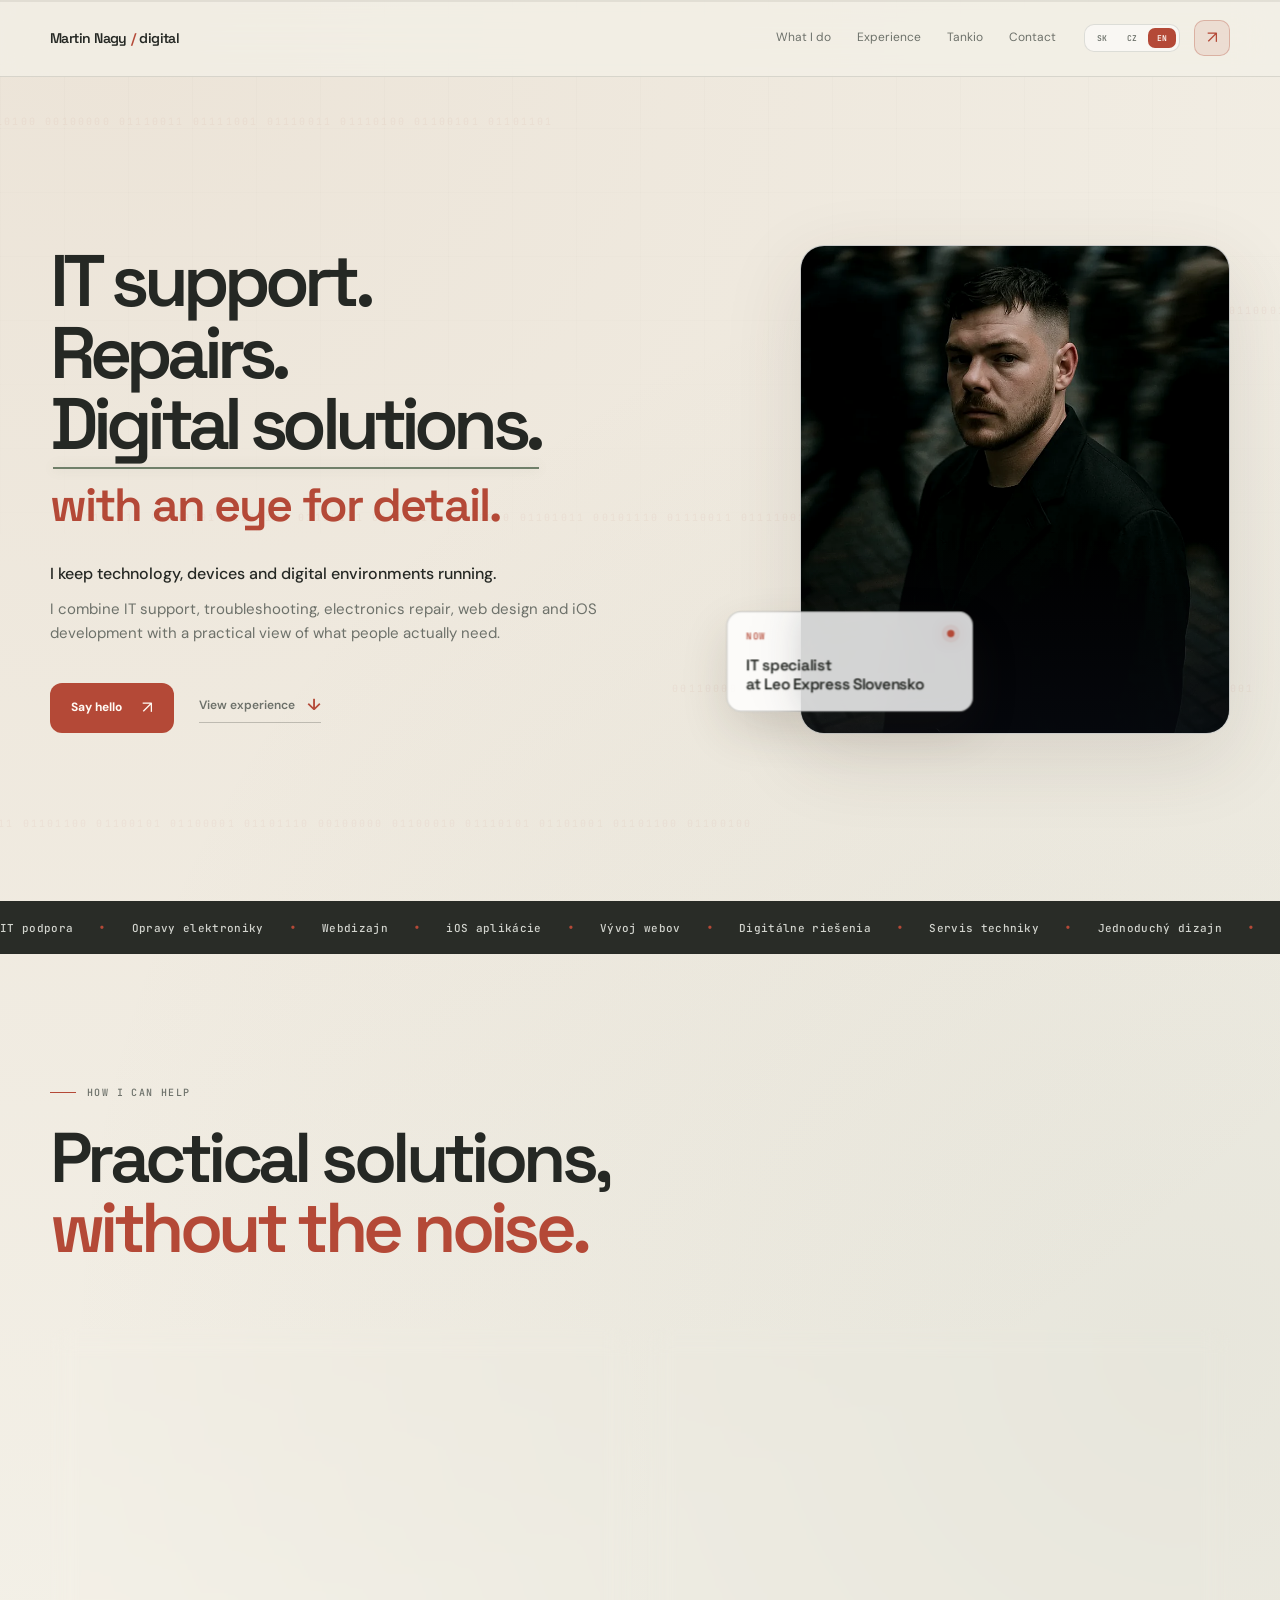
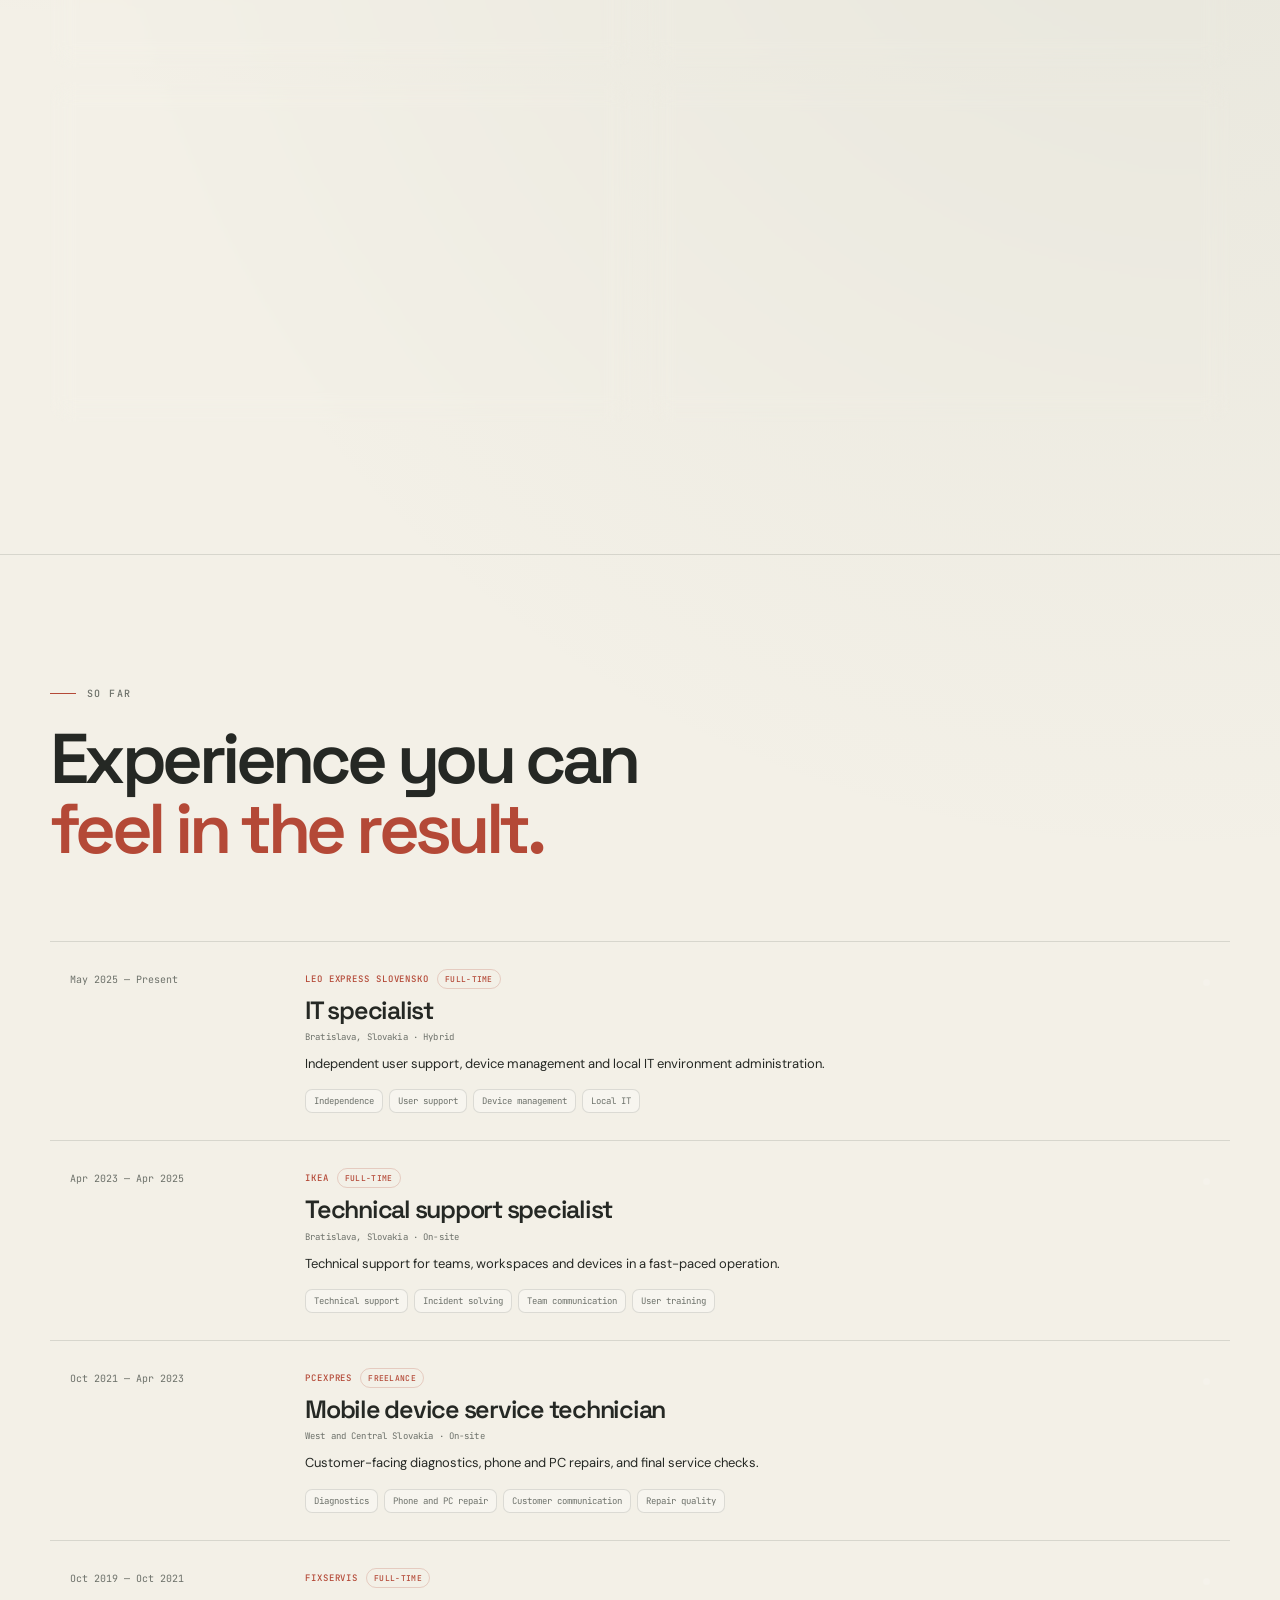
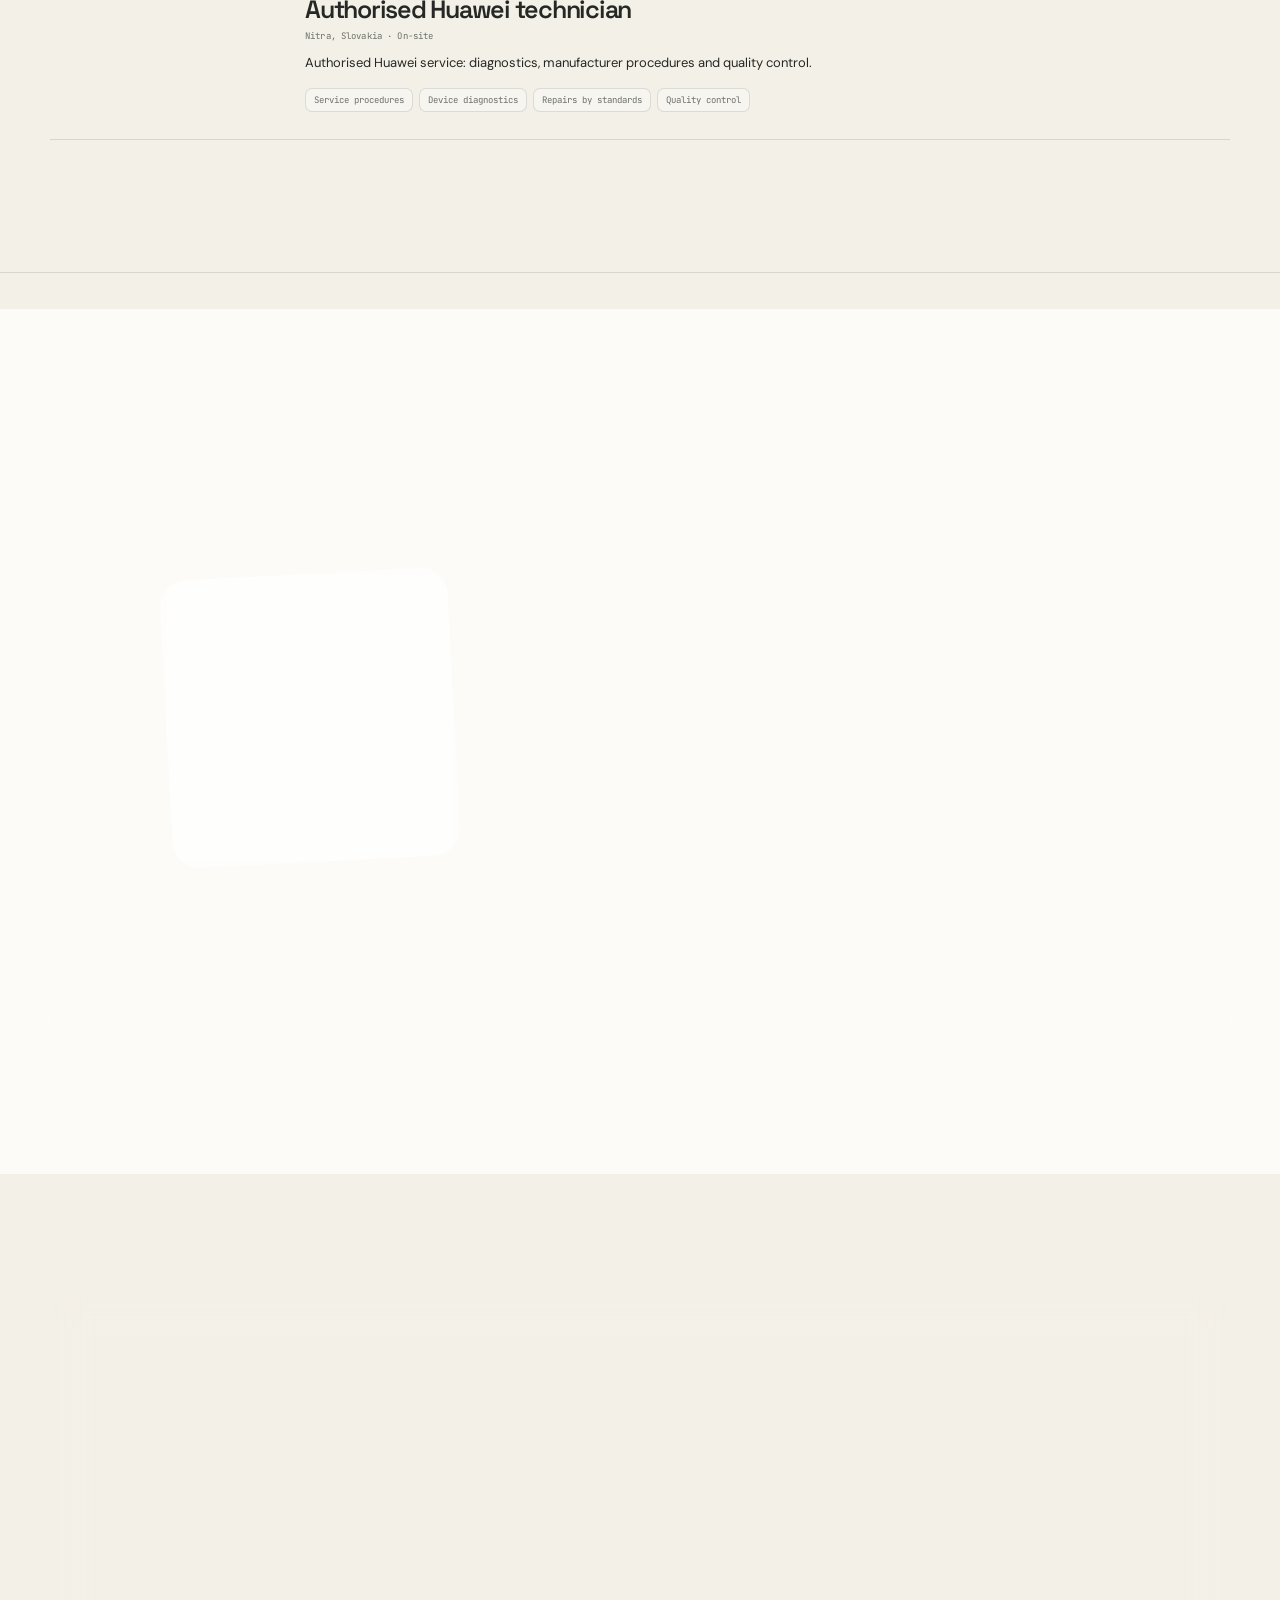
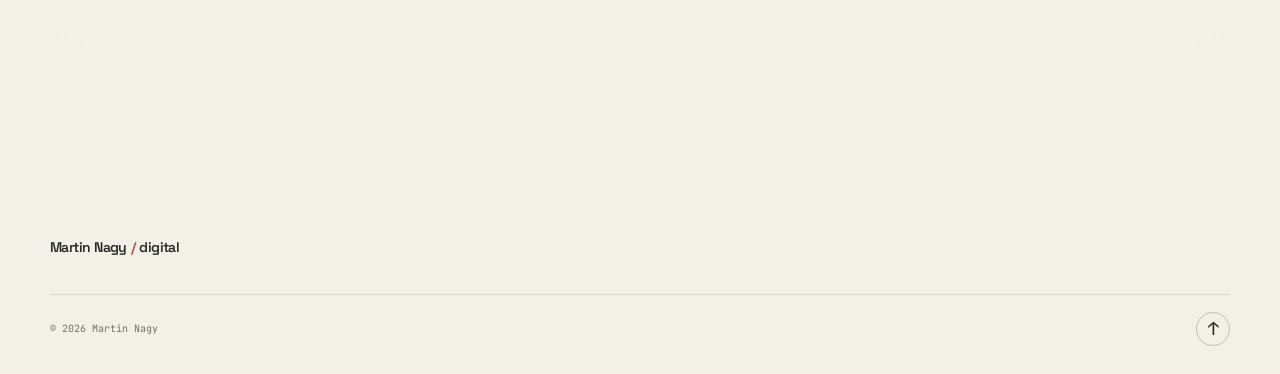
==== commit 95a7c78f: "Add files via upload minigame fix" ====
--- a/index.html
+++ b/index.html
@@ -30,7 +30,7 @@
   <link rel="preconnect" href="https://fonts.googleapis.com">
   <link rel="preconnect" href="https://fonts.gstatic.com" crossorigin>
   <link href="https://fonts.googleapis.com/css2?family=DM+Sans:wght@400;500;600;700&family=JetBrains+Mono:wght@400;500;600&family=Space+Grotesk:wght@400;500;600;700&display=swap" rel="stylesheet">
-  <link rel="stylesheet" href="styles.css?v=20260721-15">
+  <link rel="stylesheet" href="styles.css?v=20260721-17">
   <script type="application/ld+json">
     {
       "@context": "https://schema.org",
@@ -278,7 +278,7 @@
     <div class="footer-bottom"><span>© <span id="year"></span> Martin Nagy</span><a class="footer-up" href="#top" aria-label="Späť na začiatok">↑︎</a></div>
   </footer>
 
-  <script src="main.js?v=20260721-8" defer></script>
-  <script src="binary-runner.js?v=20260721-3" defer></script>
+  <script src="main.js?v=20260721-9" defer></script>
+  <script src="binary-runner.js?v=20260721-4" defer></script>
 </body>
 </html>
--- a/styles.css
+++ b/styles.css
@@ -284,7 +284,7 @@
   position: absolute;
   left: .04em;
   right: .02em;
-  bottom: -.04em;
+  bottom: -.13em;
   height: 2px;
   background: var(--accent-blue);
   box-shadow: 0 0 12px rgba(111, 127, 105, .24);
@@ -1215,3 +1215,28 @@
     font-variant-emoji: text;
   }
 }
+/* Mobile cleanup: focused game guidance and unobstructed content. */
+@keyframes mobile-game-hint-life {
+  0%, 80% { opacity: 1; visibility: visible; }
+  100% { opacity: 0; visibility: hidden; }
+}
+
+@media (max-width: 620px) {
+  .hero-note { display: none; }
+  .service-card::after {
+    top: 22px;
+    right: 22px;
+    bottom: auto;
+    color: rgba(37, 40, 36, .045);
+    font-size: 13px;
+    letter-spacing: .08em;
+  }
+  .contact-panel.mobile-game-active .game-mobile-hint {
+    animation: mobile-game-hint-life 5s .35s ease forwards;
+  }
+}
+
+@media (min-width: 901px) {
+  .hero-note { width: 238px; }
+  .hero-note strong { white-space: nowrap; }
+}
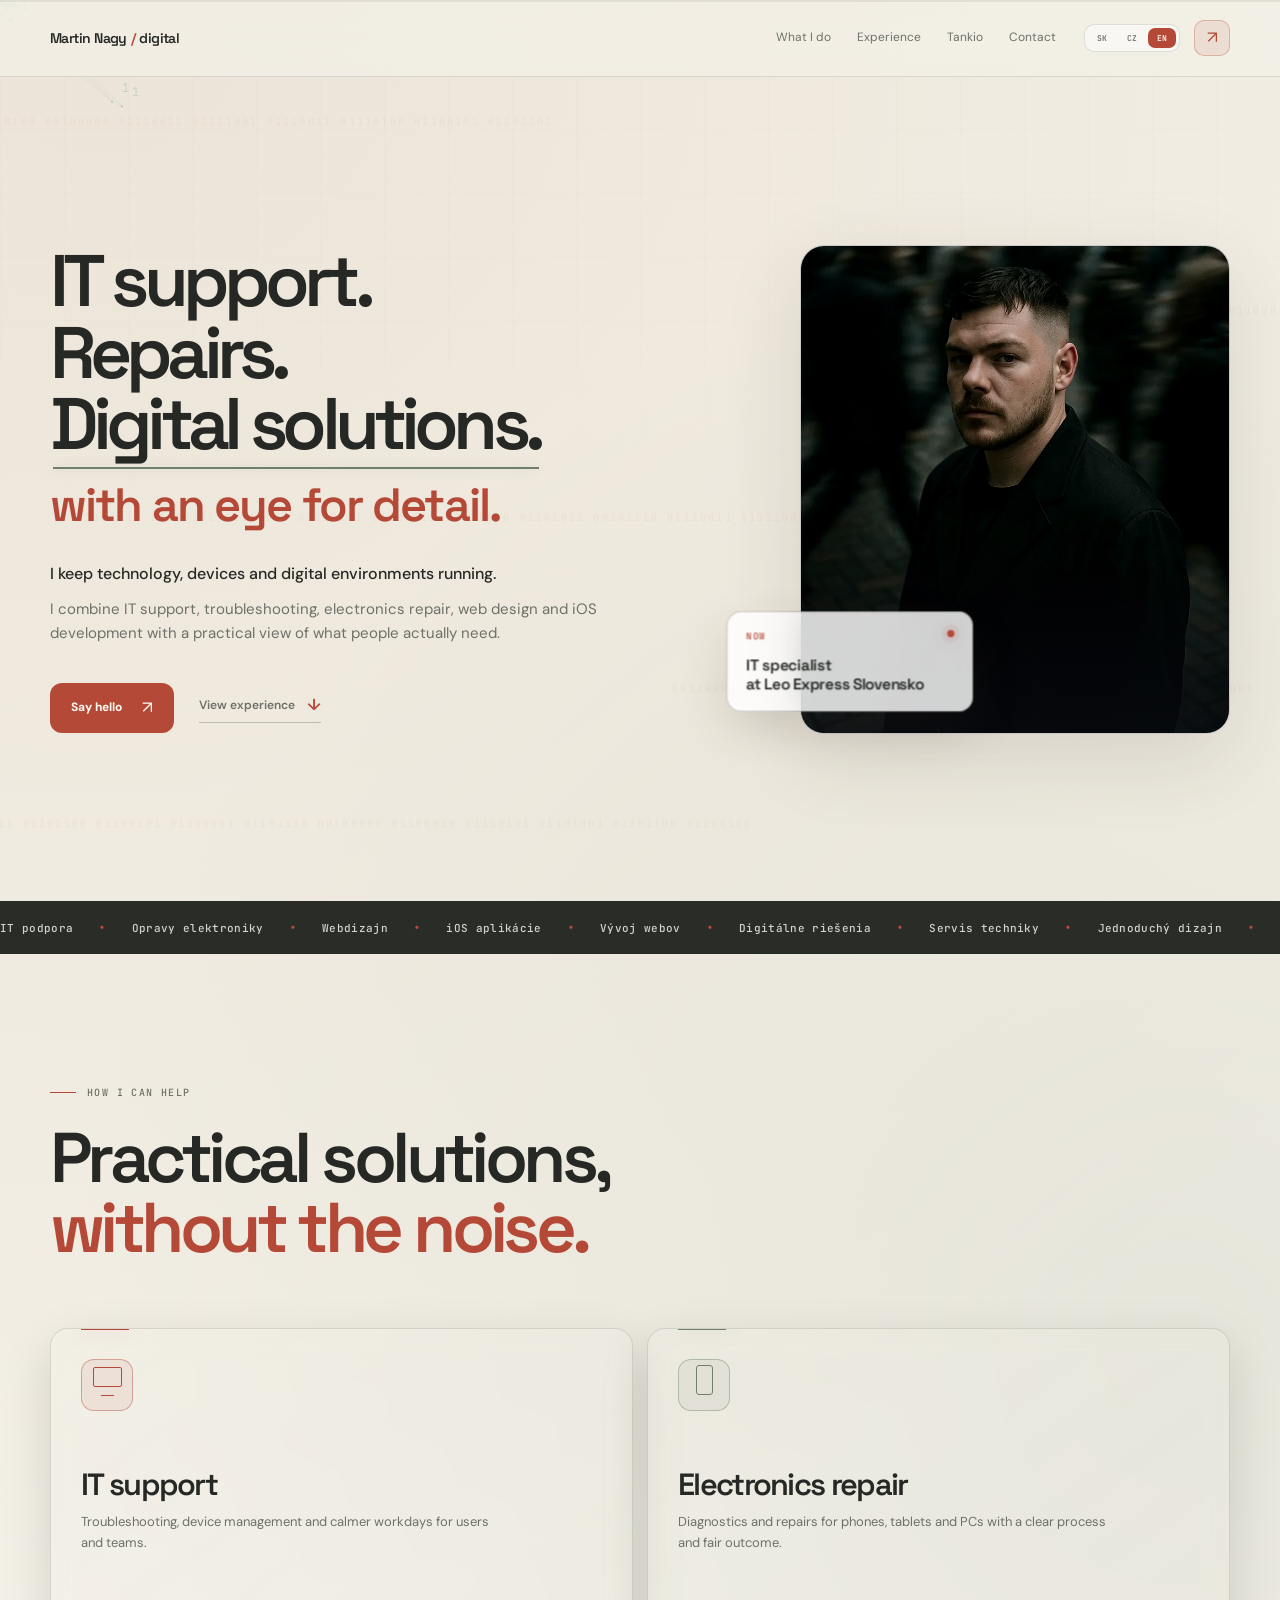
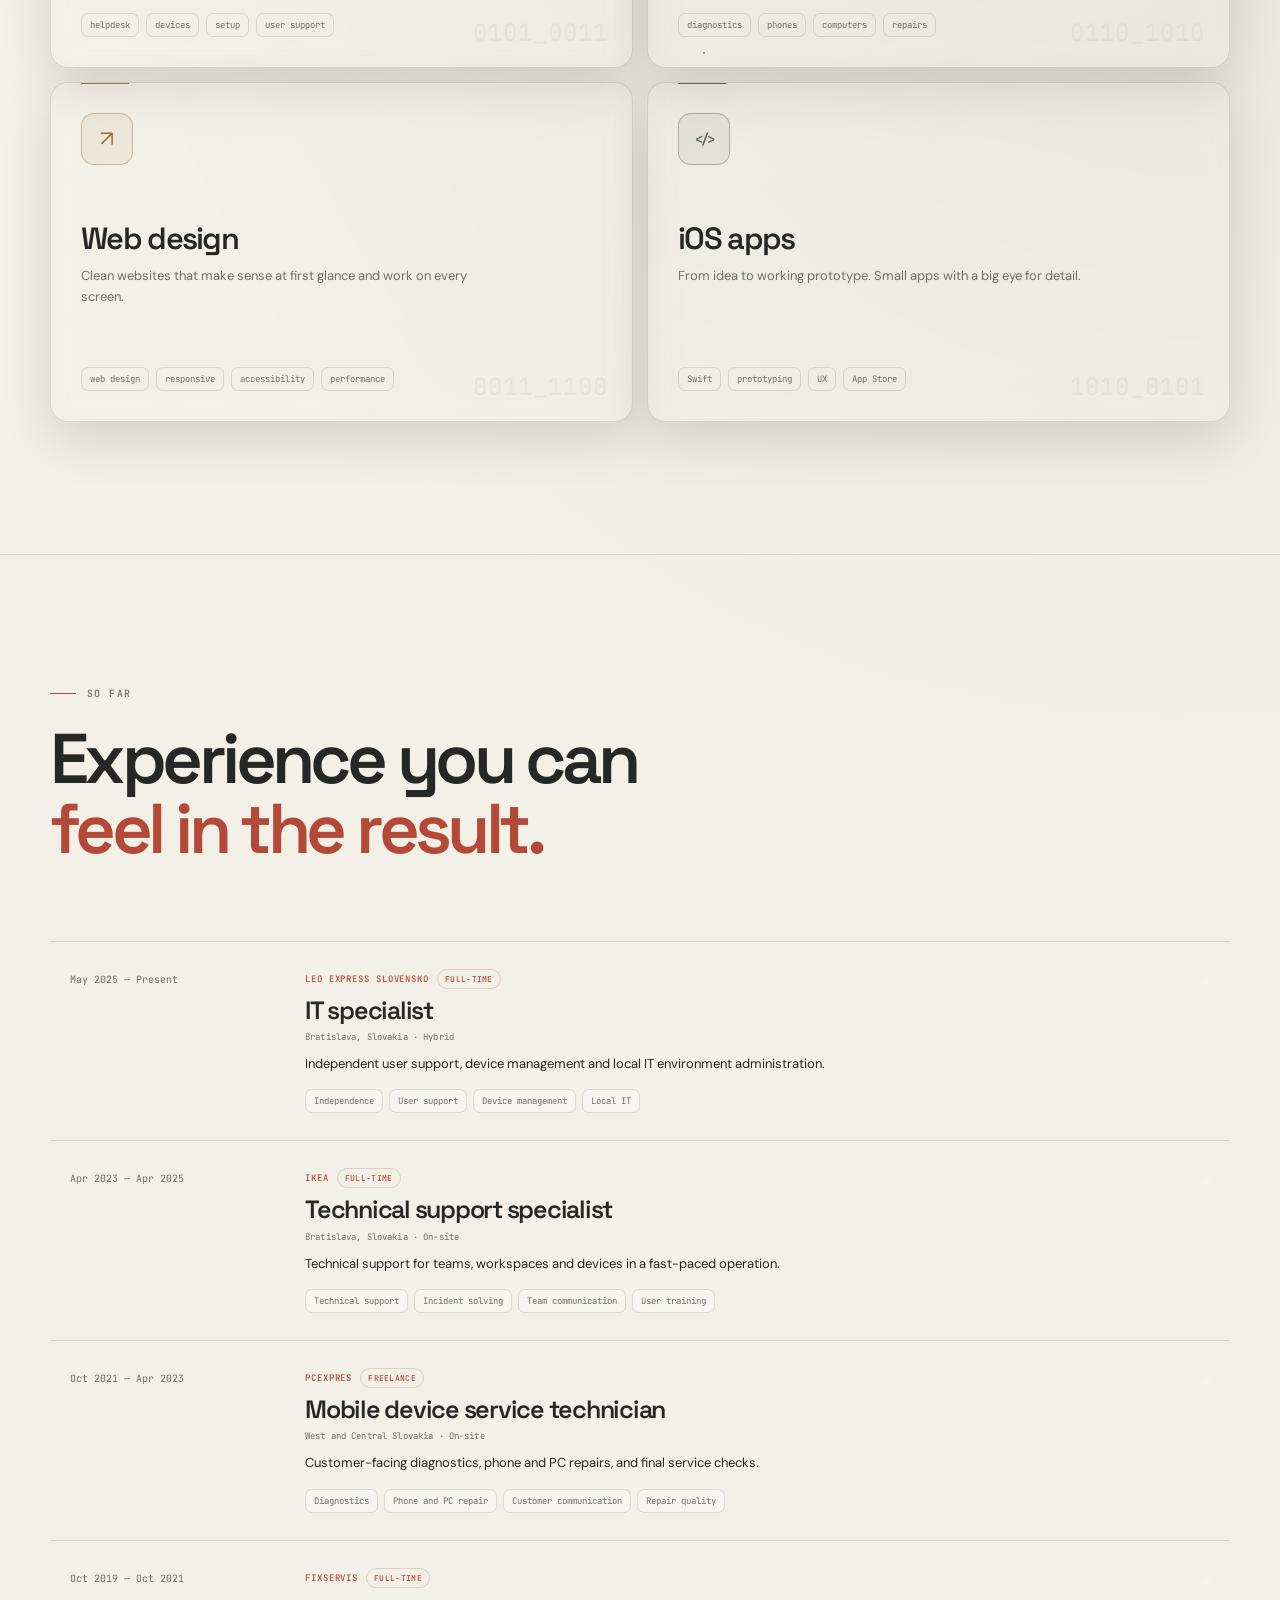
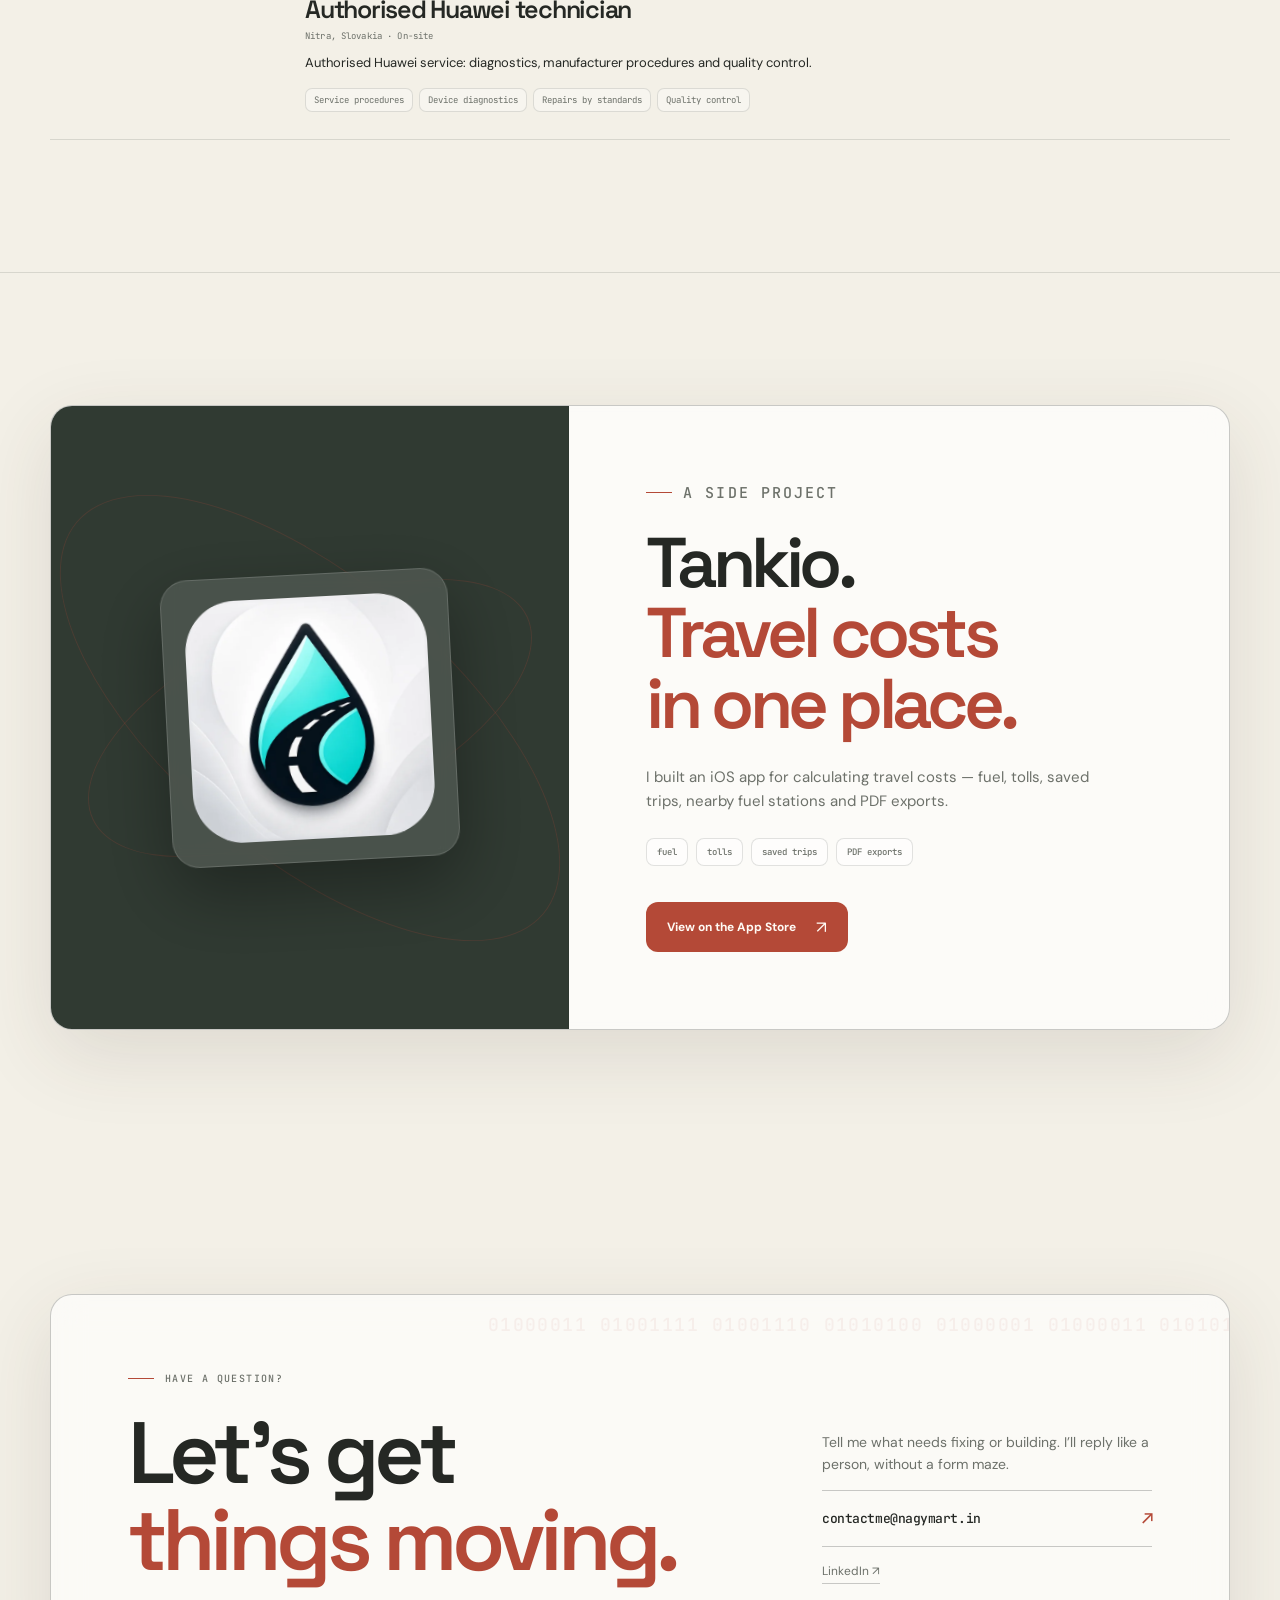
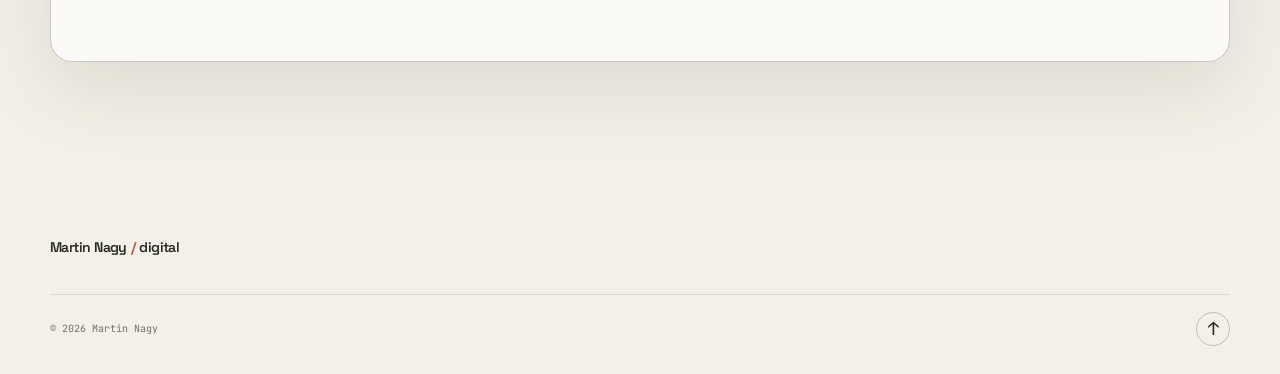
==== commit d0f60379: "Add files via upload last fixes" ====
--- a/index.html
+++ b/index.html
@@ -30,7 +30,7 @@
   <link rel="preconnect" href="https://fonts.googleapis.com">
   <link rel="preconnect" href="https://fonts.gstatic.com" crossorigin>
   <link href="https://fonts.googleapis.com/css2?family=DM+Sans:wght@400;500;600;700&family=JetBrains+Mono:wght@400;500;600&family=Space+Grotesk:wght@400;500;600;700&display=swap" rel="stylesheet">
-  <link rel="stylesheet" href="styles.css?v=20260721-17">
+  <link rel="stylesheet" href="styles.css?v=20260721-18">
   <script type="application/ld+json">
     {
       "@context": "https://schema.org",
--- a/styles.css
+++ b/styles.css
@@ -1240,3 +1240,69 @@
   .hero-note { width: 238px; }
   .hero-note strong { white-space: nowrap; }
 }
+
+/* Mobile layout polish: paired actions, single-line badges and tucked Tankio screens. */
+@keyframes tankio-mobile-peek-1 {
+  from { opacity: .74; transform: translate3d(calc(-50% - 92px), calc(-50% - 6px), -56px) rotateY(10deg) rotateZ(-9deg) scale(.78); }
+  to { opacity: .88; transform: translate3d(calc(-50% - 104px), calc(-50% - 11px), -56px) rotateY(12deg) rotateZ(-11deg) scale(.82); }
+}
+@keyframes tankio-mobile-peek-2 {
+  from { opacity: .78; transform: translate3d(calc(-50% - 62px), calc(-50% + 12px), -18px) rotateY(7deg) rotateZ(-5deg) scale(.84); }
+  to { opacity: .92; transform: translate3d(calc(-50% - 70px), calc(-50% + 16px), -18px) rotateY(9deg) rotateZ(-7deg) scale(.88); }
+}
+@keyframes tankio-mobile-peek-3 {
+  from { opacity: .78; transform: translate3d(calc(-50% + 62px), calc(-50% - 12px), -18px) rotateY(-7deg) rotateZ(5deg) scale(.84); }
+  to { opacity: .92; transform: translate3d(calc(-50% + 70px), calc(-50% - 16px), -18px) rotateY(-9deg) rotateZ(7deg) scale(.88); }
+}
+@keyframes tankio-mobile-peek-4 {
+  from { opacity: .74; transform: translate3d(calc(-50% + 92px), calc(-50% + 6px), -56px) rotateY(-10deg) rotateZ(9deg) scale(.78); }
+  to { opacity: .88; transform: translate3d(calc(-50% + 104px), calc(-50% + 11px), -56px) rotateY(-12deg) rotateZ(11deg) scale(.82); }
+}
+
+@media (max-width: 620px) {
+  .hero-actions {
+    align-items: center;
+    flex-flow: row nowrap;
+    gap: 12px;
+  }
+  .hero-actions .text-link {
+    min-width: 0;
+    white-space: nowrap;
+  }
+
+  .service-card { padding-inline: 20px; }
+  .tag-row,
+  .tankio-points {
+    display: grid;
+    grid-template-columns: repeat(4, minmax(0, 1fr));
+    gap: 4px;
+    width: 100%;
+  }
+  .tag-row span,
+  .tankio-points > span {
+    display: flex;
+    align-items: center;
+    justify-content: center;
+    min-width: 0;
+    padding: 5px 2px;
+    overflow: visible;
+    font-size: clamp(5px, 1.55vw, 6.25px);
+    letter-spacing: -.035em;
+    line-height: 1.15;
+    text-align: center;
+    white-space: nowrap;
+  }
+
+  .tankio-art { min-height: 300px; }
+  .tankio-copy { padding-inline: 20px; }
+  .tankio-stage { width: min(142px, 40%); }
+  .tankio-screen {
+    width: clamp(100px, 30vw, 118px);
+    border-radius: 12px;
+    box-shadow: 0 16px 34px rgba(0, 0, 0, .28);
+  }
+  .tankio-screen-1 { animation: tankio-mobile-peek-1 8.8s ease-in-out -1.2s infinite alternate; }
+  .tankio-screen-2 { animation: tankio-mobile-peek-2 8.1s ease-in-out -3.4s infinite alternate; }
+  .tankio-screen-3 { animation: tankio-mobile-peek-3 8.4s ease-in-out -2.2s infinite alternate; }
+  .tankio-screen-4 { animation: tankio-mobile-peek-4 9.1s ease-in-out -4.1s infinite alternate; }
+}
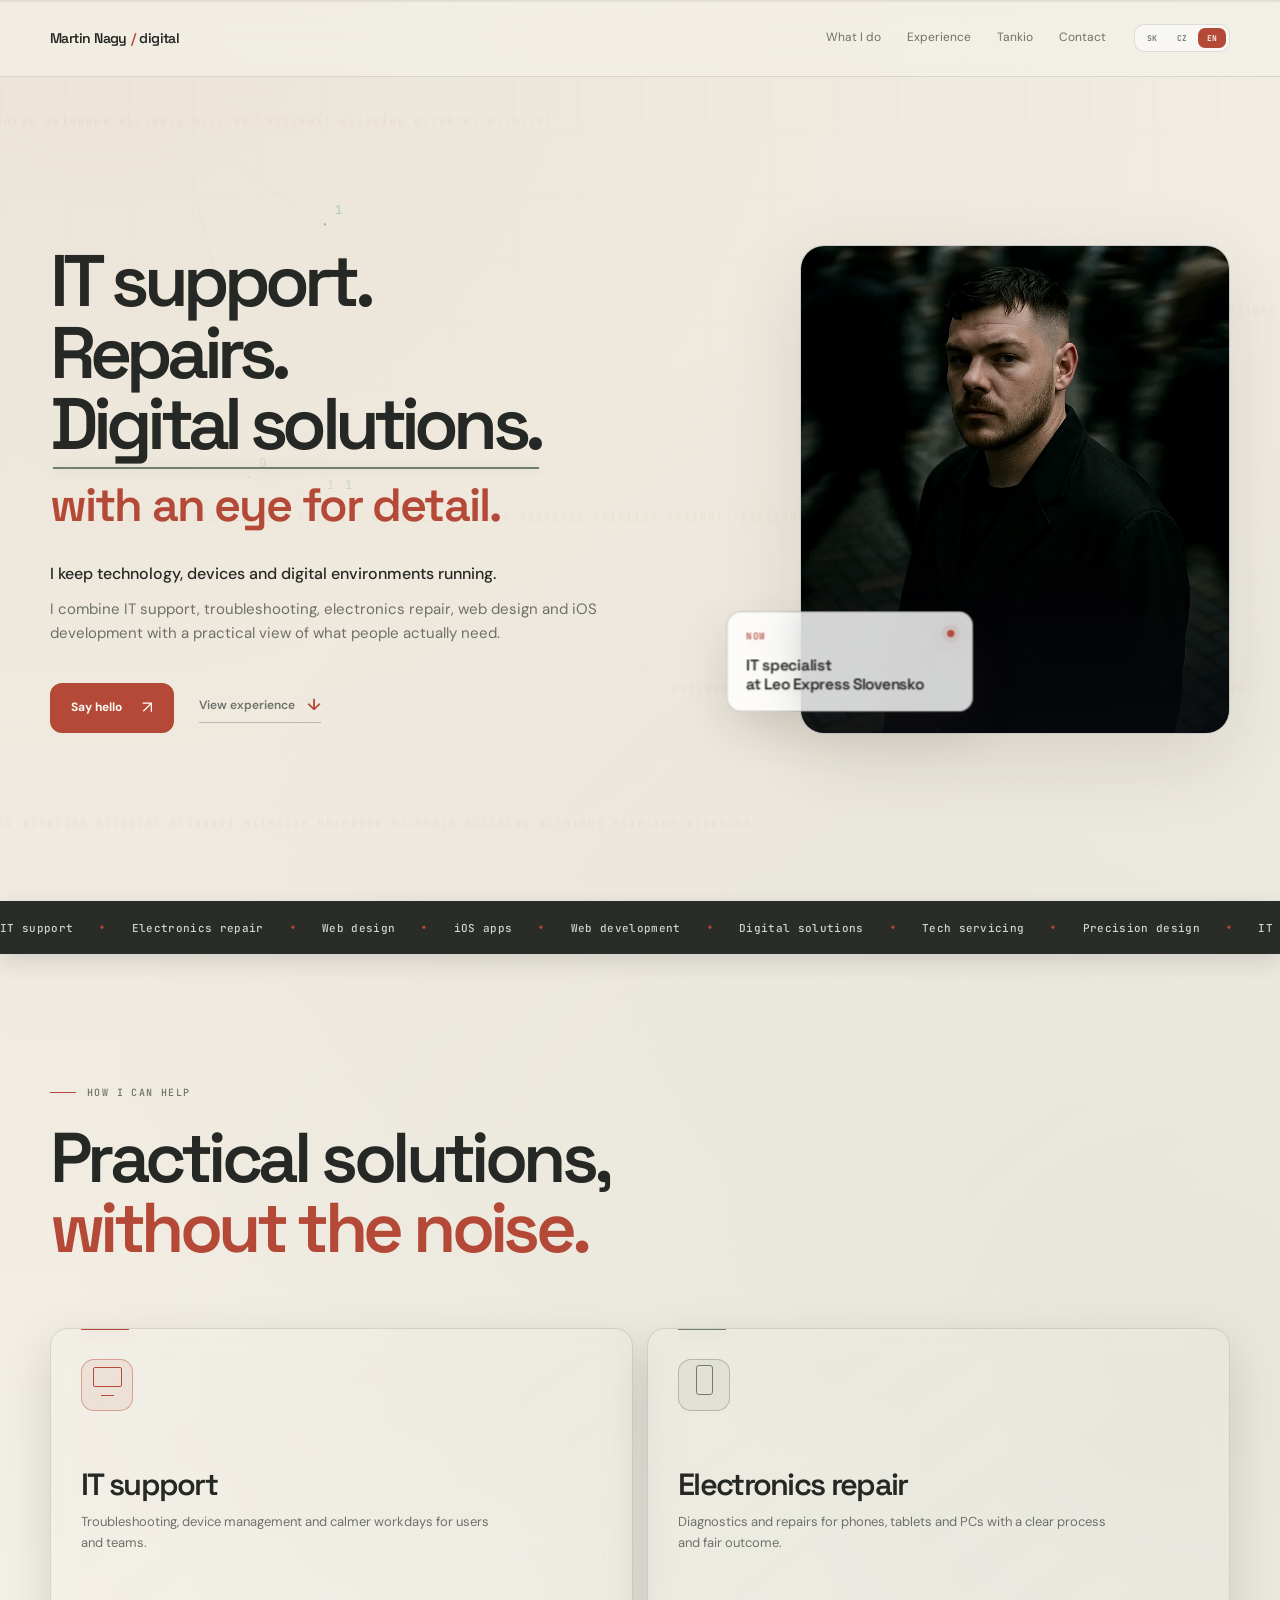
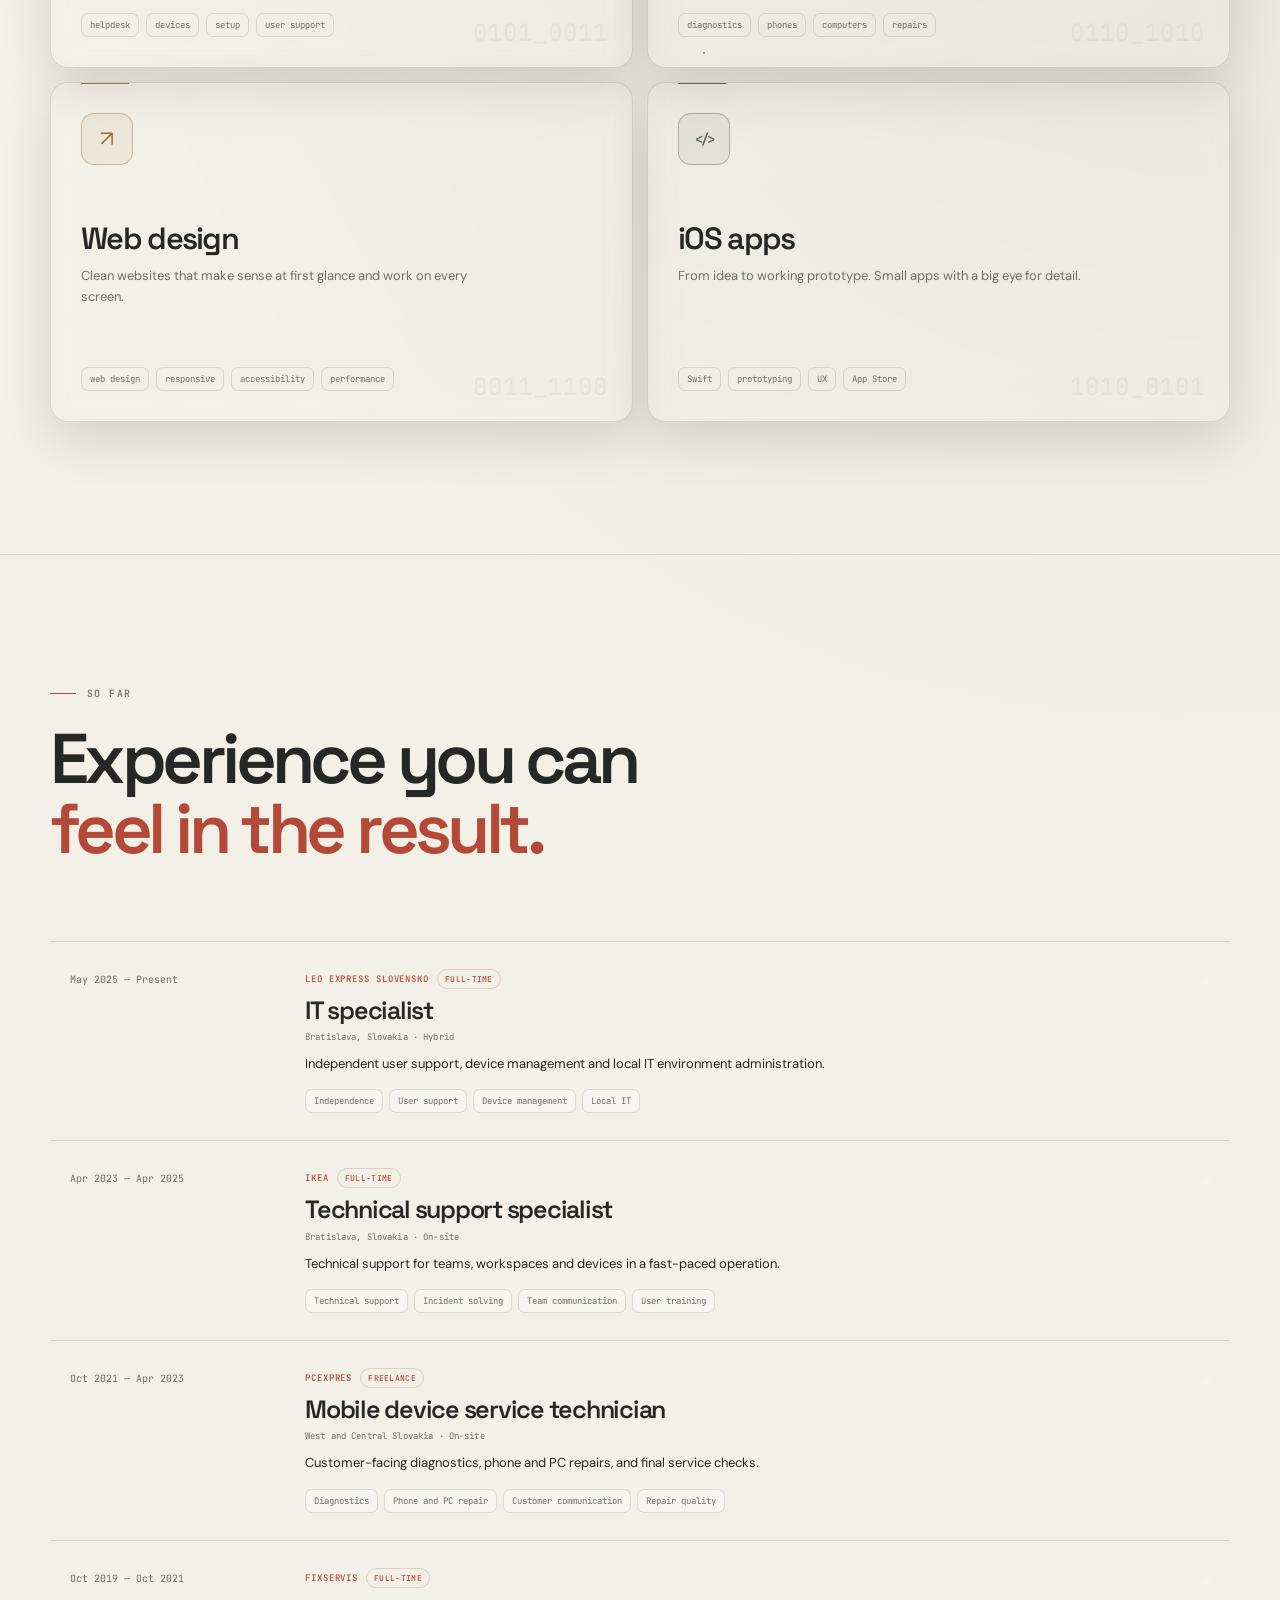
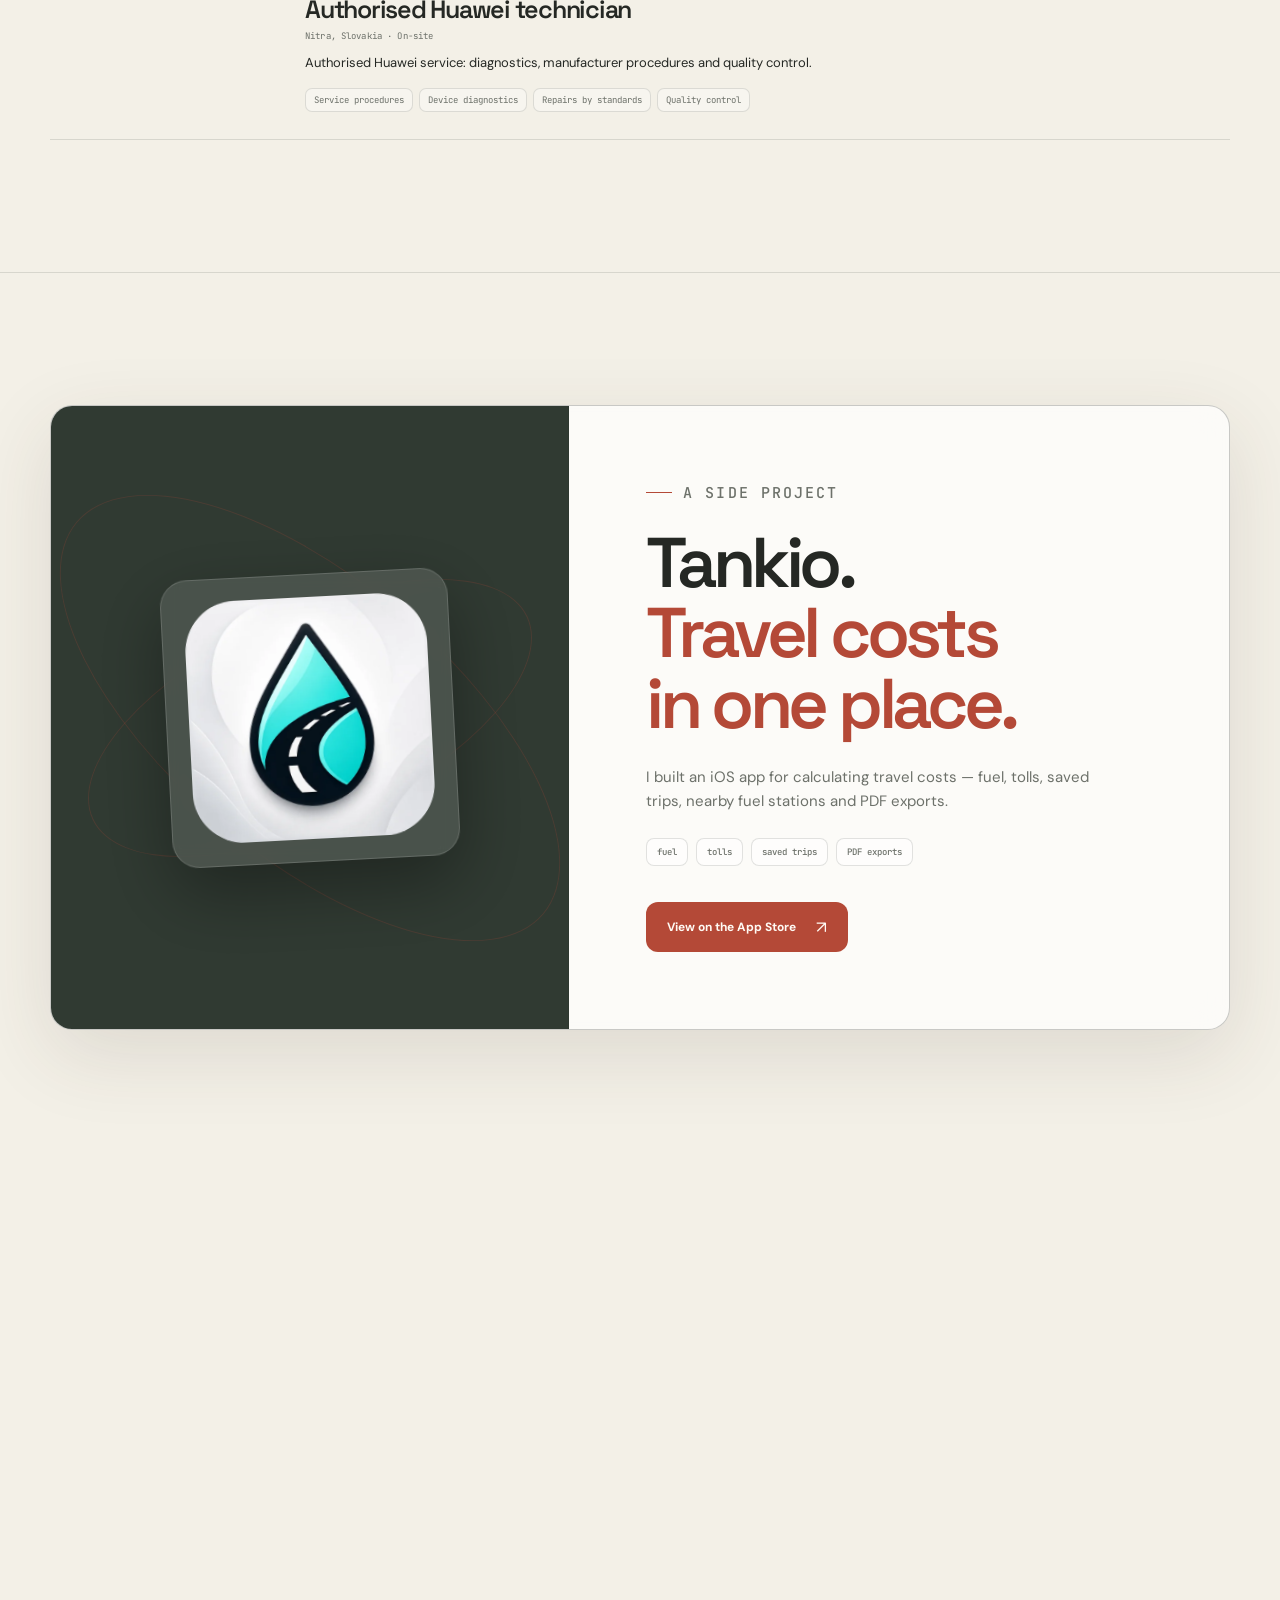
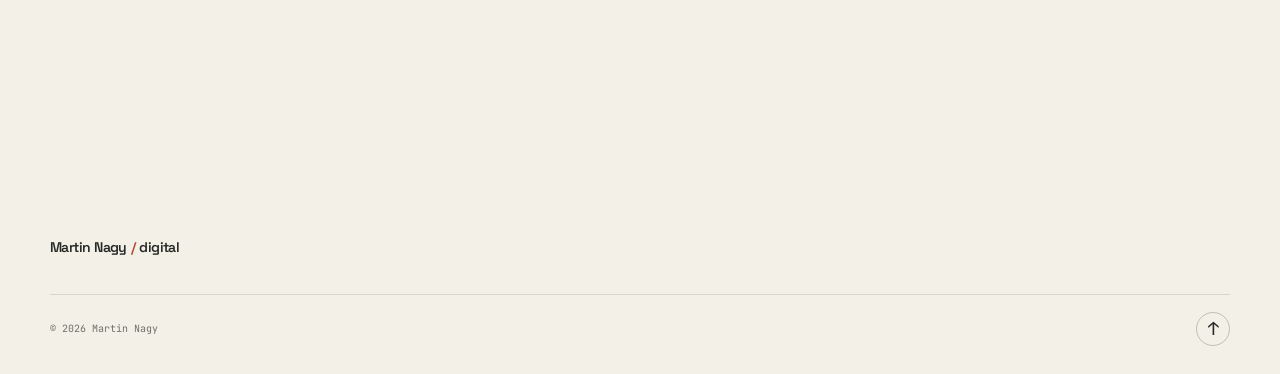
==== commit 6965cd2d: "Add files via upload sticky rolling banner, translation fixes" ====
--- a/index.html
+++ b/index.html
@@ -30,7 +30,7 @@
   <link rel="preconnect" href="https://fonts.googleapis.com">
   <link rel="preconnect" href="https://fonts.gstatic.com" crossorigin>
   <link href="https://fonts.googleapis.com/css2?family=DM+Sans:wght@400;500;600;700&family=JetBrains+Mono:wght@400;500;600&family=Space+Grotesk:wght@400;500;600;700&display=swap" rel="stylesheet">
-  <link rel="stylesheet" href="styles.css?v=20260721-18">
+  <link rel="stylesheet" href="styles.css?v=20260722-19">
   <script type="application/ld+json">
     {
       "@context": "https://schema.org",
@@ -83,7 +83,6 @@
           <button class="lang-button" type="button" data-lang="cs">CZ</button>
           <button class="lang-button" type="button" data-lang="en">EN</button>
         </div>
-        <a class="nav-mail" href="mailto:contactme@nagymart.in" aria-label="Napísať email">↗︎</a>
       </div>
     </div>
   </header>
@@ -119,10 +118,10 @@
     <div class="ticker" aria-label="Oblasti práce">
       <div class="ticker-track">
         <div class="ticker-group">
-          <span>IT podpora</span><i>•</i><span>Opravy elektroniky</span><i>•</i><span>Webdizajn</span><i>•</i><span>iOS aplikácie</span><i>•</i><span>Vývoj webov</span><i>•</i><span>Digitálne riešenia</span><i>•</i><span>Servis techniky</span><i>•</i><span>Jednoduchý dizajn</span><i>•</i><span>IT podpora</span><i>•</i><span>Opravy elektroniky</span><i>•</i><span>Webdizajn</span><i>•</i><span>iOS aplikácie</span><i>•</i><span>Vývoj webov</span><i>•</i><span>Digitálne riešenia</span><i>•</i><span>Servis techniky</span><i>•</i><span>Jednoduchý dizajn</span><i>•</i>
+          <span>IT podpora</span><i>•</i><span>Opravy elektroniky</span><i>•</i><span>Webdizajn</span><i>•</i><span>iOS aplikácie</span><i>•</i><span>Vývoj webov</span><i>•</i><span>Digitálne riešenia</span><i>•</i><span>Servis techniky</span><i>•</i><span>Precízny dizajn</span><i>•</i><span>IT podpora</span><i>•</i><span>Opravy elektroniky</span><i>•</i><span>Webdizajn</span><i>•</i><span>iOS aplikácie</span><i>•</i><span>Vývoj webov</span><i>•</i><span>Digitálne riešenia</span><i>•</i><span>Servis techniky</span><i>•</i><span>Precízny dizajn</span><i>•</i>
         </div>
         <div class="ticker-group" aria-hidden="true">
-          <span>IT podpora</span><i>•</i><span>Opravy elektroniky</span><i>•</i><span>Webdizajn</span><i>•</i><span>iOS aplikácie</span><i>•</i><span>Vývoj webov</span><i>•</i><span>Digitálne riešenia</span><i>•</i><span>Servis techniky</span><i>•</i><span>Jednoduchý dizajn</span><i>•</i><span>IT podpora</span><i>•</i><span>Opravy elektroniky</span><i>•</i><span>Webdizajn</span><i>•</i><span>iOS aplikácie</span><i>•</i><span>Vývoj webov</span><i>•</i><span>Digitálne riešenia</span><i>•</i><span>Servis techniky</span><i>•</i><span>Jednoduchý dizajn</span><i>•</i>
+          <span>IT podpora</span><i>•</i><span>Opravy elektroniky</span><i>•</i><span>Webdizajn</span><i>•</i><span>iOS aplikácie</span><i>•</i><span>Vývoj webov</span><i>•</i><span>Digitálne riešenia</span><i>•</i><span>Servis techniky</span><i>•</i><span>Precízny dizajn</span><i>•</i><span>IT podpora</span><i>•</i><span>Opravy elektroniky</span><i>•</i><span>Webdizajn</span><i>•</i><span>iOS aplikácie</span><i>•</i><span>Vývoj webov</span><i>•</i><span>Digitálne riešenia</span><i>•</i><span>Servis techniky</span><i>•</i><span>Precízny dizajn</span><i>•</i>
         </div>
       </div>
     </div>
@@ -278,7 +277,7 @@
     <div class="footer-bottom"><span>© <span id="year"></span> Martin Nagy</span><a class="footer-up" href="#top" aria-label="Späť na začiatok">↑︎</a></div>
   </footer>
 
-  <script src="main.js?v=20260721-9" defer></script>
+  <script src="main.js?v=20260722-10" defer></script>
   <script src="binary-runner.js?v=20260721-4" defer></script>
 </body>
 </html>
--- a/styles.css
+++ b/styles.css
@@ -1306,3 +1306,14 @@
   .tankio-screen-3 { animation: tankio-mobile-peek-3 8.4s ease-in-out -2.2s infinite alternate; }
   .tankio-screen-4 { animation: tankio-mobile-peek-4 9.1s ease-in-out -4.1s infinite alternate; }
 }
+/* Sticky ticker: docks below the header after reaching it. */
+.ticker {
+  position: sticky;
+  z-index: 19;
+  top: 76px;
+  box-shadow: 0 8px 22px rgba(24, 27, 23, .12);
+}
+
+@media (max-width: 620px) {
+  .ticker { top: 68px; }
+}
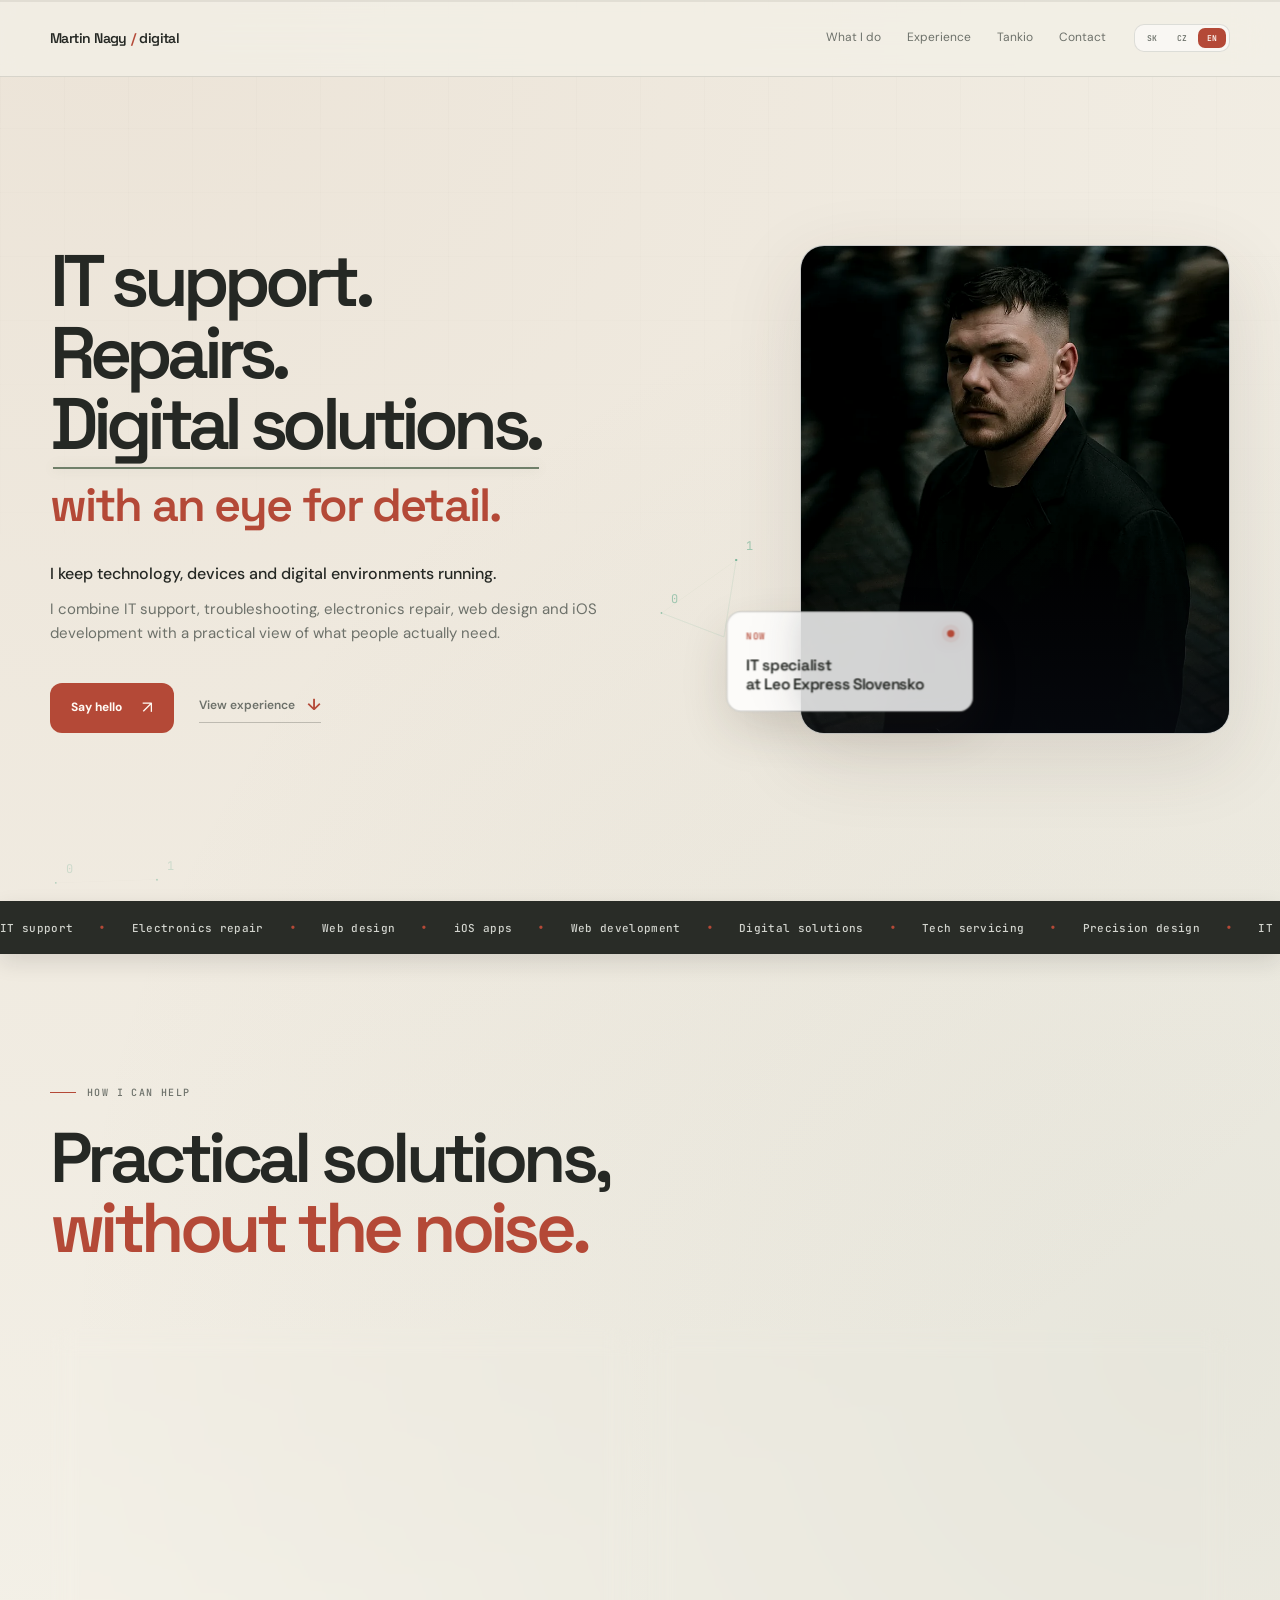
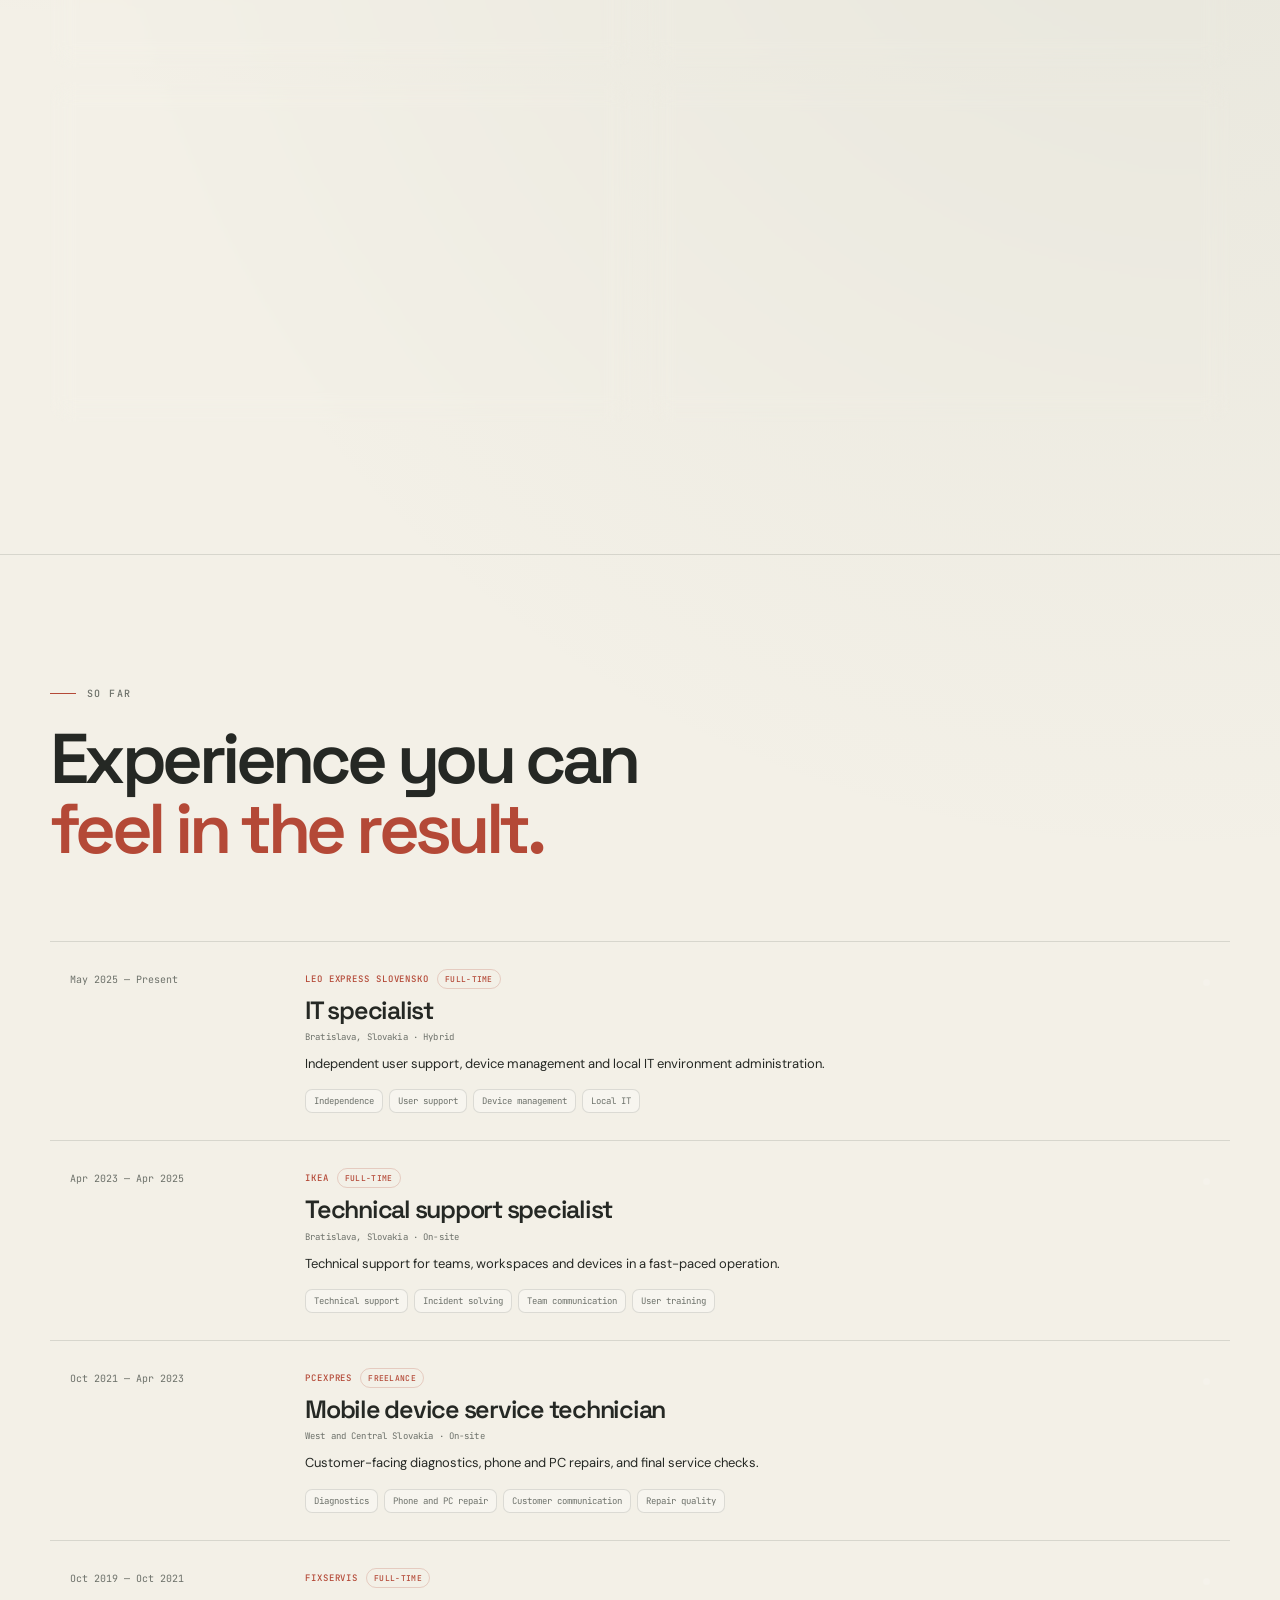
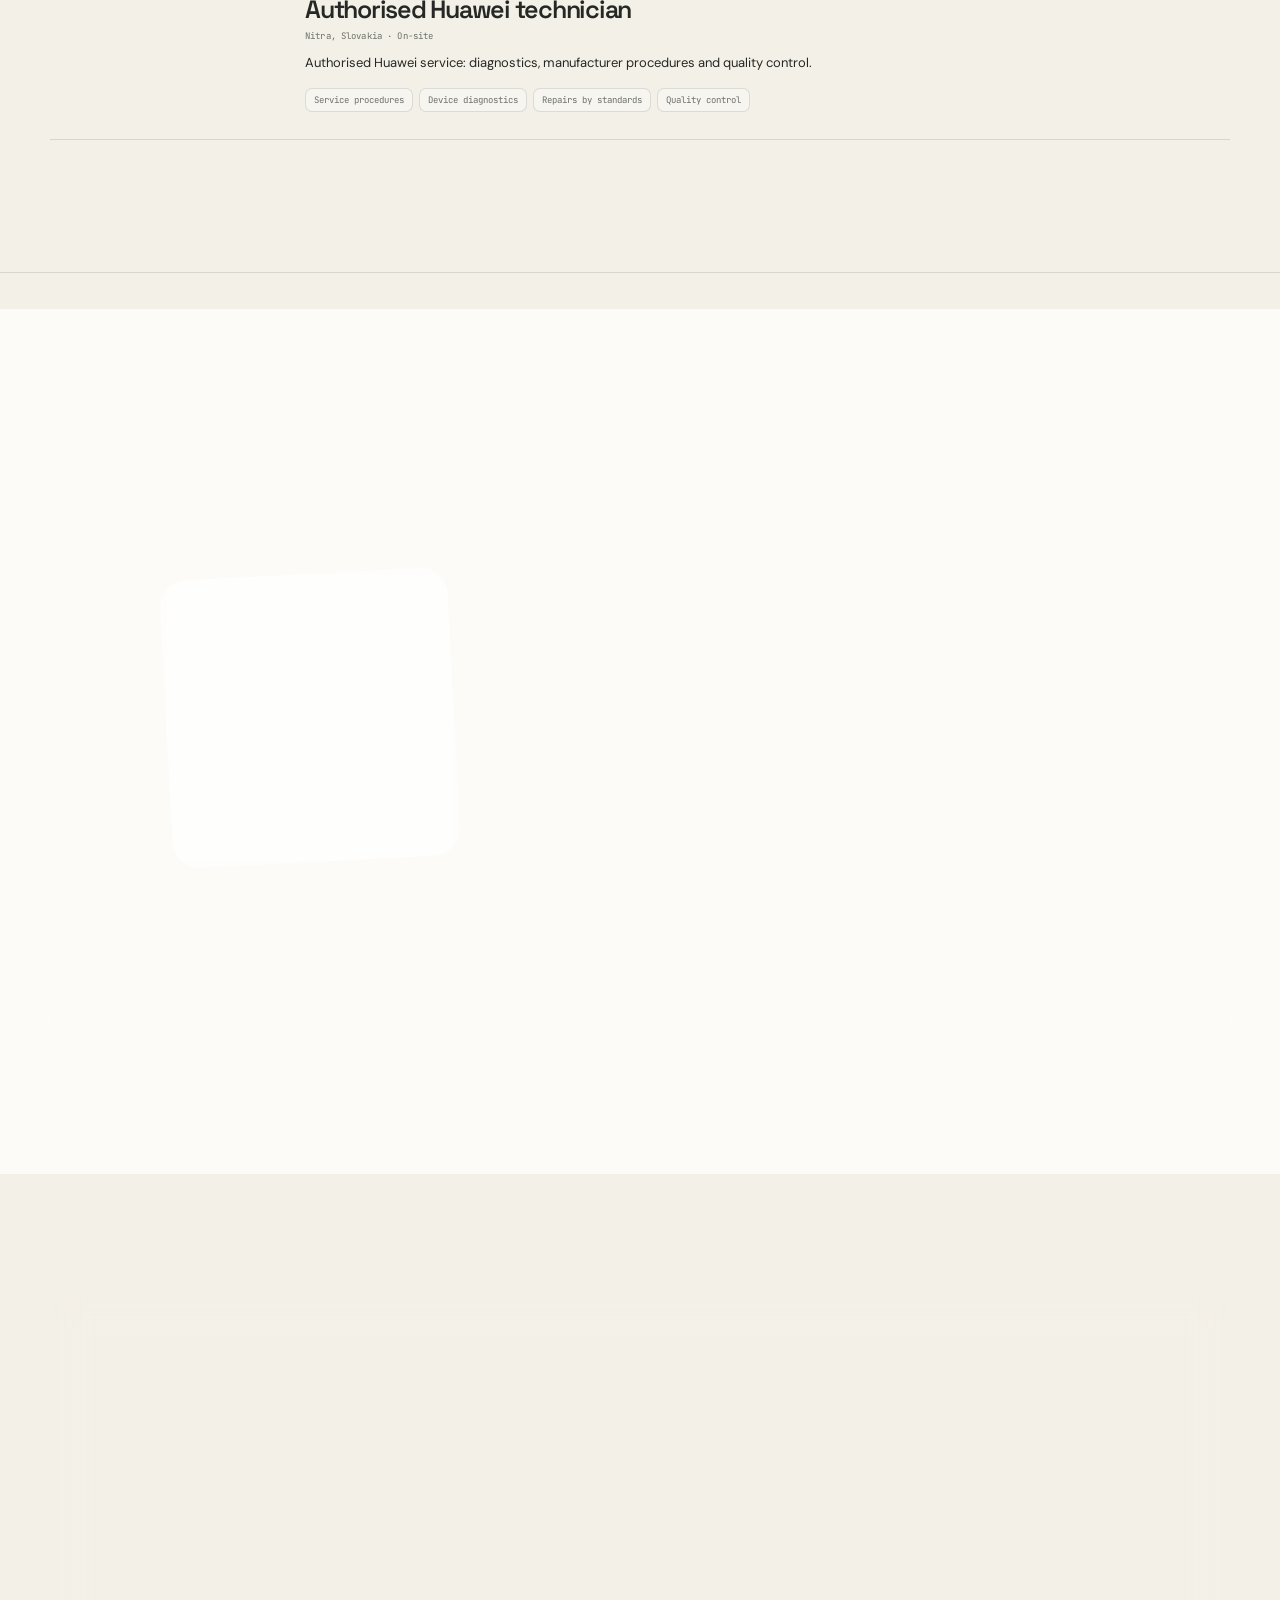
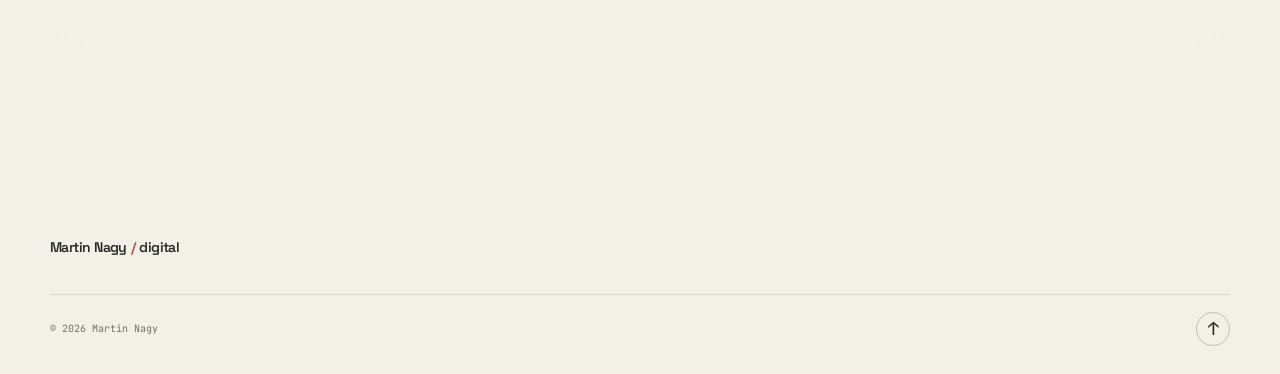
==== commit 2d35f774: "Add files via upload" ====
--- a/index.html
+++ b/index.html
@@ -30,7 +30,7 @@
   <link rel="preconnect" href="https://fonts.googleapis.com">
   <link rel="preconnect" href="https://fonts.gstatic.com" crossorigin>
   <link href="https://fonts.googleapis.com/css2?family=DM+Sans:wght@400;500;600;700&family=JetBrains+Mono:wght@400;500;600&family=Space+Grotesk:wght@400;500;600;700&display=swap" rel="stylesheet">
-  <link rel="stylesheet" href="styles.css?v=20260722-19">
+  <link rel="stylesheet" href="styles.css?v=20260727-20">
   <script type="application/ld+json">
     {
       "@context": "https://schema.org",
@@ -58,13 +58,6 @@
   <div class="cursor-tech" aria-hidden="true">
     <canvas id="cursor-canvas"></canvas>
   </div>
-  <div class="binary-field" aria-hidden="true">
-    <span>01001001 01010100 00100000 01110011 01111001 01110011 01110100 01100101 01101101</span>
-    <span>00110101 00110010 00110001 00110000 00110001 00110001 00110000 00110001</span>
-    <span>01101110 01100101 01110100 01110111 01101111 01110010 01101011 00101110 01110011 01111001 01110011</span>
-    <span>00110000 00110001 00110000 00110001 00110001 00110000 00110000 00110001</span>
-    <span>01100011 01101100 01100101 01100001 01101110 00100000 01100010 01110101 01101001 01101100 01100100</span>
-  </div>
 
   <header class="site-header">
     <div class="shell nav-wrap">
@@ -277,7 +270,7 @@
     <div class="footer-bottom"><span>© <span id="year"></span> Martin Nagy</span><a class="footer-up" href="#top" aria-label="Späť na začiatok">↑︎</a></div>
   </footer>
 
-  <script src="main.js?v=20260722-10" defer></script>
+  <script src="main.js?v=20260727-11" defer></script>
   <script src="binary-runner.js?v=20260721-4" defer></script>
 </body>
 </html>
--- a/styles.css
+++ b/styles.css
@@ -83,31 +83,6 @@
   transform-origin: left center;
 }
 
-.binary-field {
-  position: fixed;
-  z-index: 0;
-  inset: 0;
-  overflow: hidden;
-  pointer-events: none;
-  font: 400 10px/1 var(--mono);
-  letter-spacing: .22em;
-  color: var(--accent);
-  opacity: .055;
-}
-.binary-field span {
-  position: absolute;
-  white-space: nowrap;
-  animation: binary-drift 34s linear infinite alternate;
-}
-.binary-field span:nth-child(1) { top: 13%; left: -8%; }
-.binary-field span:nth-child(2) { top: 34%; right: -12%; animation-duration: 41s; animation-direction: alternate-reverse; }
-.binary-field span:nth-child(3) { top: 57%; left: 6%; animation-duration: 38s; }
-.binary-field span:nth-child(4) { top: 76%; right: 2%; animation-duration: 46s; animation-direction: alternate-reverse; }
-.binary-field span:nth-child(5) { top: 91%; left: -4%; animation-duration: 43s; }
-@keyframes binary-drift {
-  from { transform: translateX(-24px); }
-  to { transform: translateX(88px); }
-}
 
 .cursor-tech {
   position: fixed;
@@ -376,7 +351,7 @@
   transition: transform .7s cubic-bezier(.2, .75, .25, 1), filter .7s ease;
 }
 
-@media (min-width: 901px) and (hover: hover) and (pointer: fine) and (prefers-reduced-motion: no-preference) {
+@media (min-width: 901px) and (any-hover: hover) and (any-pointer: fine) and (prefers-reduced-motion: no-preference) {
   .hero-visual { perspective: 1200px; }
   .hero-tilt-window {
     --tilt-x: 0deg;
@@ -708,7 +683,7 @@
 .tankio-icon { position: absolute; inset: 22px; z-index: 1; display: block; width: calc(100% - 44px); height: calc(100% - 44px); min-width: 0; min-height: 0; object-fit: cover; border-radius: 21%; }
 .tankio-screen { display: none; height: auto; }
 
-@media (min-width: 901px) and (hover: hover) and (pointer: fine) and (prefers-reduced-motion: no-preference) {
+@media (min-width: 901px) and (any-hover: hover) and (any-pointer: fine) and (prefers-reduced-motion: no-preference) {
   .tankio-art { perspective: 1200px; }
   .tankio-showcase {
     --tilt-x: 0deg;
@@ -1087,7 +1062,6 @@
   .hero-lead { font-size: 15px; }
   .hero-actions { align-items: flex-start; flex-direction: column; gap: 19px; margin-top: 30px; }
   .hero-note { left: -4px; bottom: 22px; width: 180px; }
-  .binary-field { opacity: .035; }
   .service-grid { grid-template-columns: 1fr; margin-top: 46px; }
   .service-card { min-height: 315px; padding: 26px; }
   .service-icon { margin-bottom: 46px; }
@@ -1317,3 +1291,44 @@
 @media (max-width: 620px) {
   .ticker { top: 68px; }
 }
+/* Animation compatibility for hybrid and touch-first laptops. */
+@media (min-width: 901px) and (any-hover: none) and (prefers-reduced-motion: no-preference) {
+  .hero-visual,
+  .tankio-art { perspective: 1200px; }
+
+  .hero-tilt-window {
+    animation: hero-mobile-drift 9s ease-in-out infinite;
+    transform-origin: 50% 50%;
+    will-change: transform;
+  }
+
+  .tankio-showcase { transform-style: preserve-3d; }
+  .tankio-stage {
+    animation: tankio-mobile-icon-float 7.8s ease-in-out infinite alternate;
+    will-change: transform;
+  }
+  .tankio-stage::after { opacity: .22; }
+  .tankio-screen {
+    position: absolute;
+    top: 50%;
+    left: 50%;
+    z-index: 1;
+    display: block;
+    width: clamp(112px, 10vw, 138px);
+    height: auto;
+    aspect-ratio: 946 / 2048;
+    border: 1px solid rgba(255, 255, 255, .42);
+    border-radius: 17px;
+    object-fit: cover;
+    box-shadow: 0 20px 44px rgba(0, 0, 0, .3);
+    pointer-events: none;
+    transform-origin: 50% 50%;
+    will-change: transform, opacity;
+  }
+  .tankio-screen-1 { animation: tankio-mobile-screen-1 9.6s cubic-bezier(.45, .05, .22, 1) -.8s infinite alternate; }
+  .tankio-screen-2 { animation: tankio-mobile-screen-2 8.8s cubic-bezier(.45, .05, .22, 1) -2.1s infinite alternate; }
+  .tankio-screen-3 { animation: tankio-mobile-screen-3 9.2s cubic-bezier(.45, .05, .22, 1) -3.4s infinite alternate; }
+  .tankio-screen-4 { animation: tankio-mobile-screen-4 10.1s cubic-bezier(.45, .05, .22, 1) -1.5s infinite alternate; }
+}
+
+.ticker { contain: paint; }
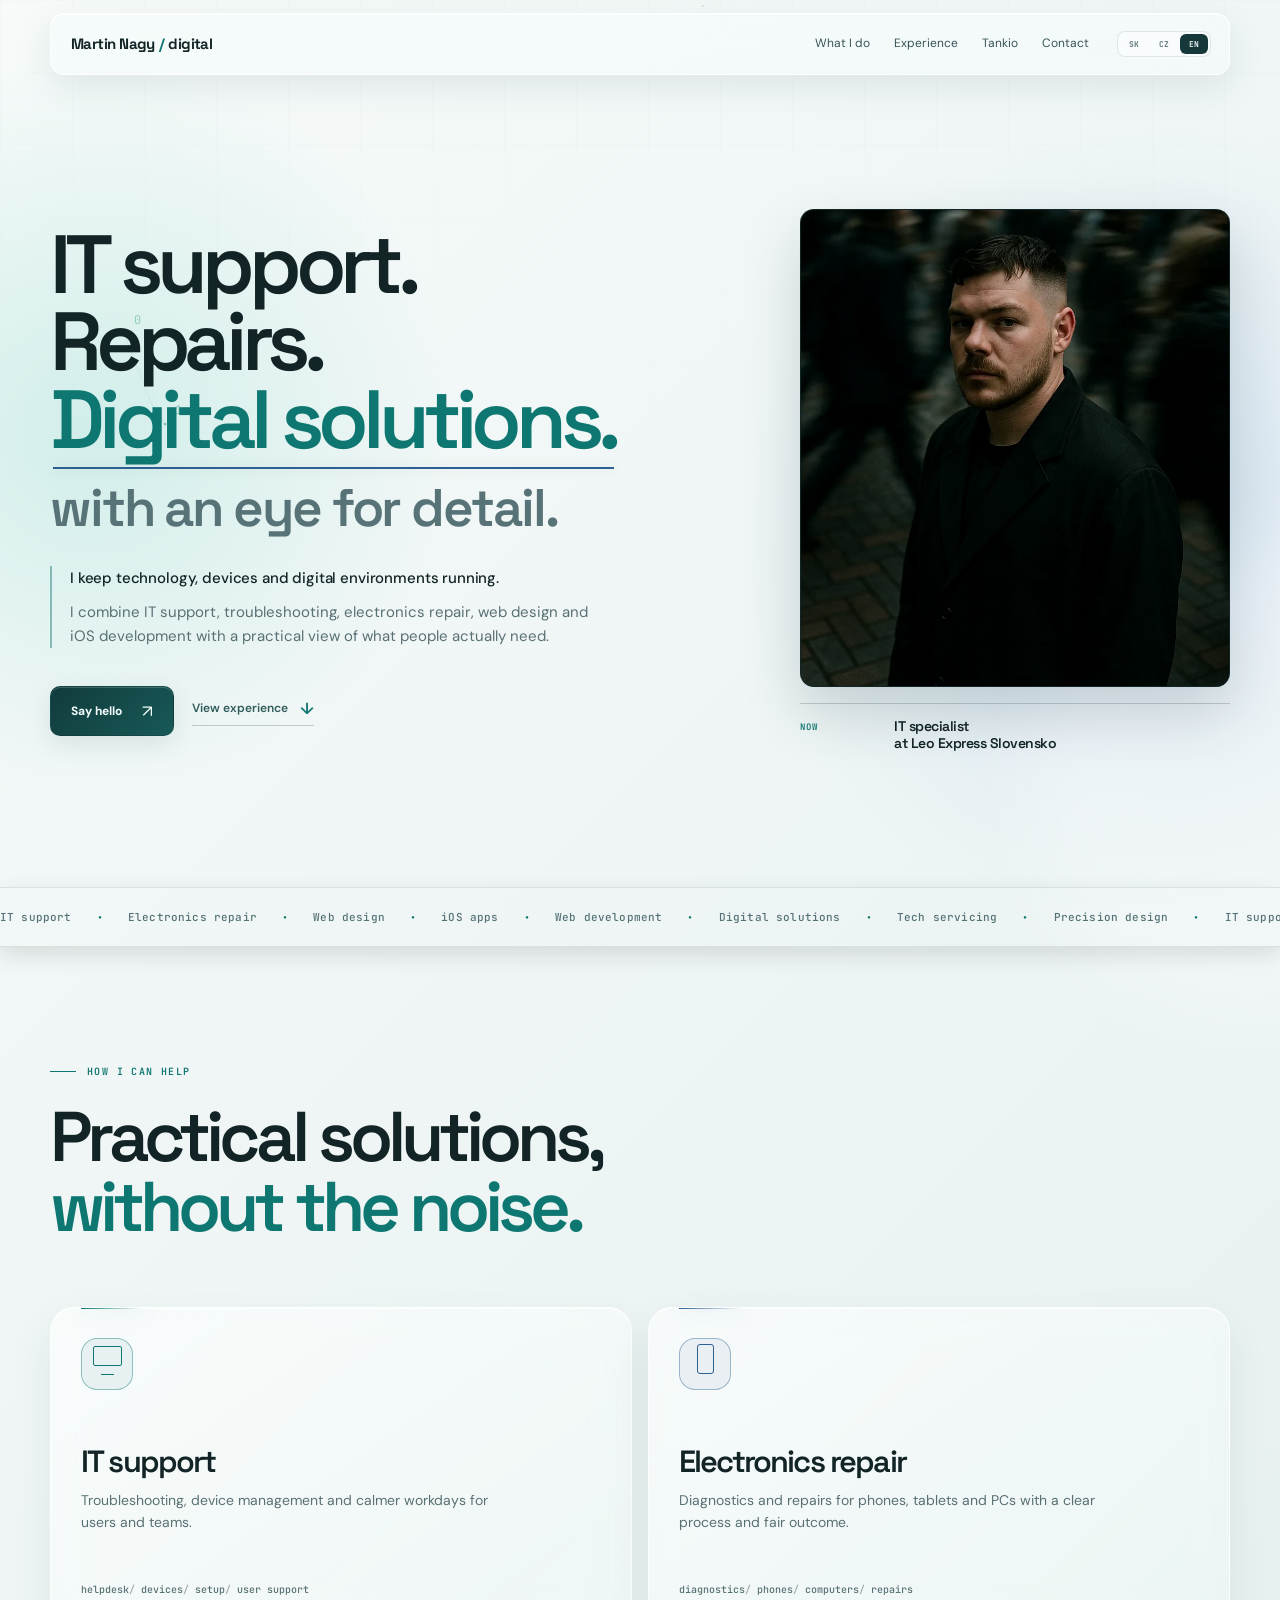
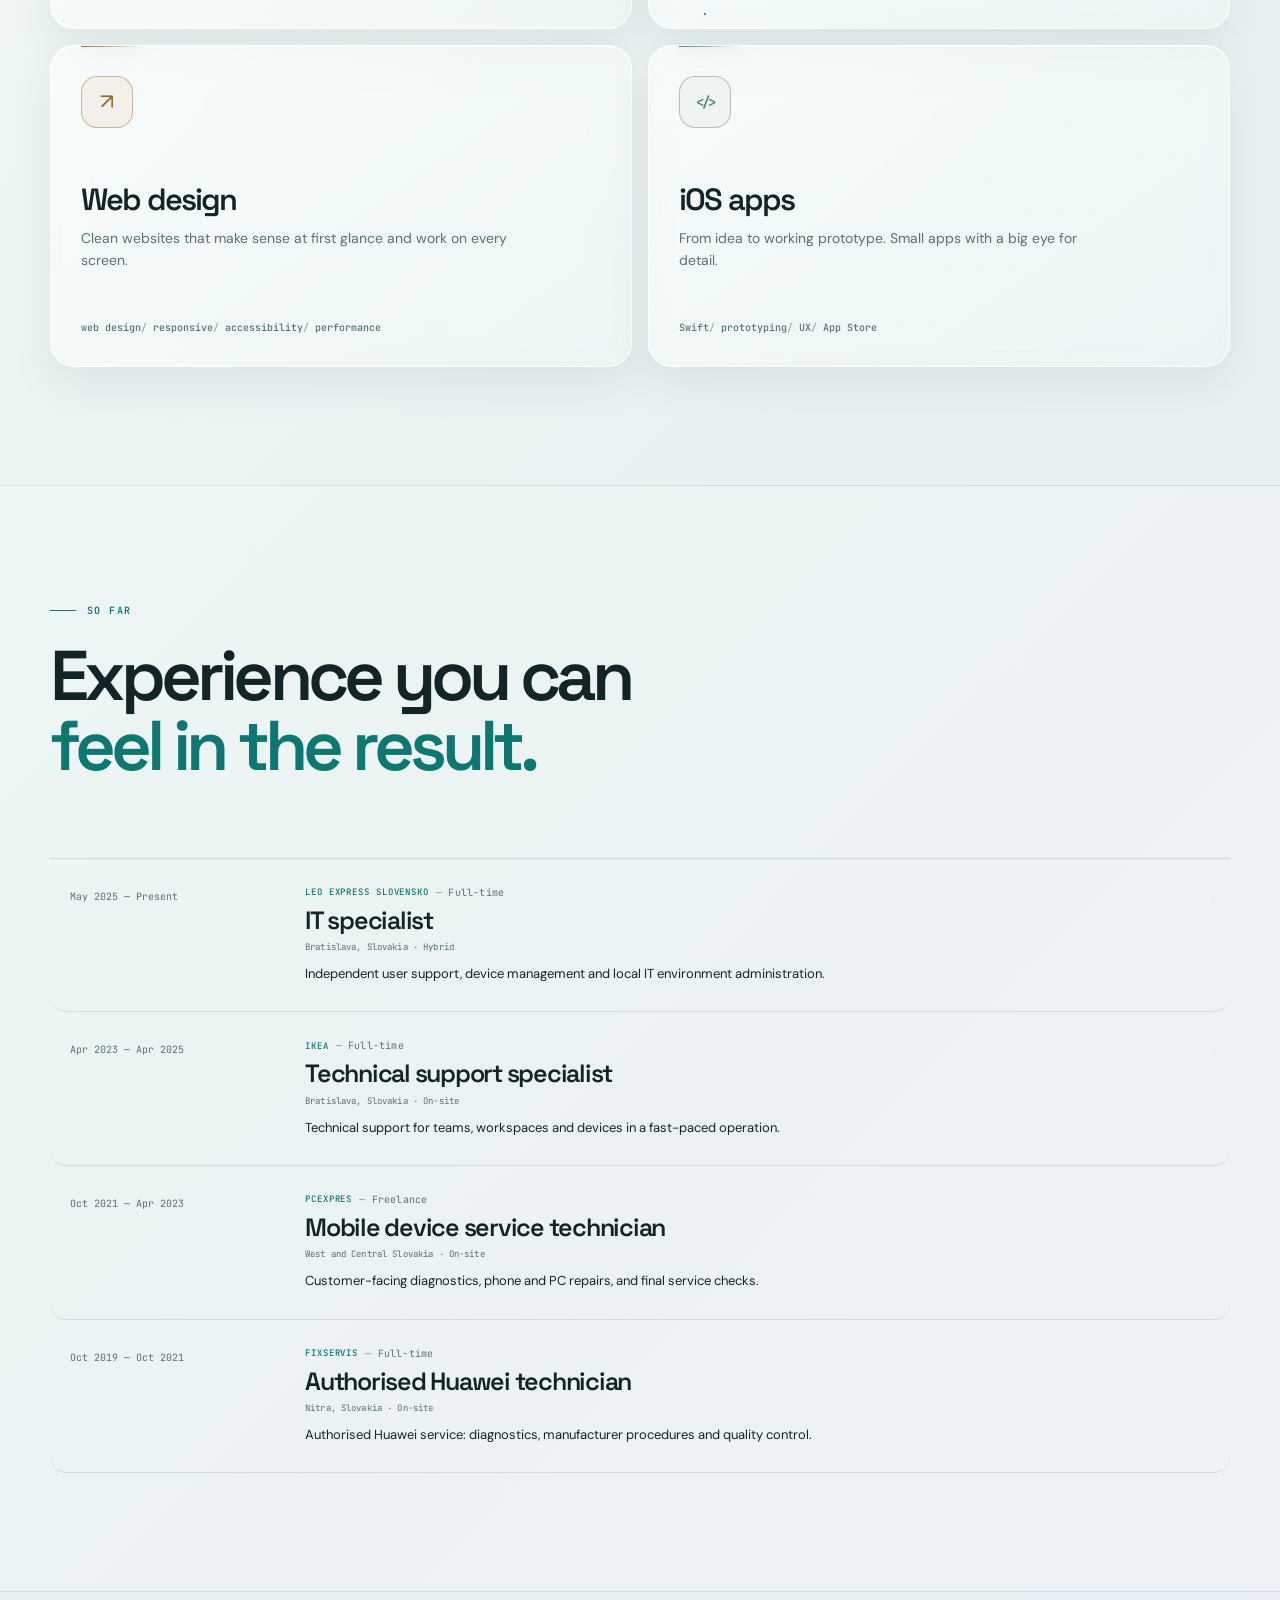
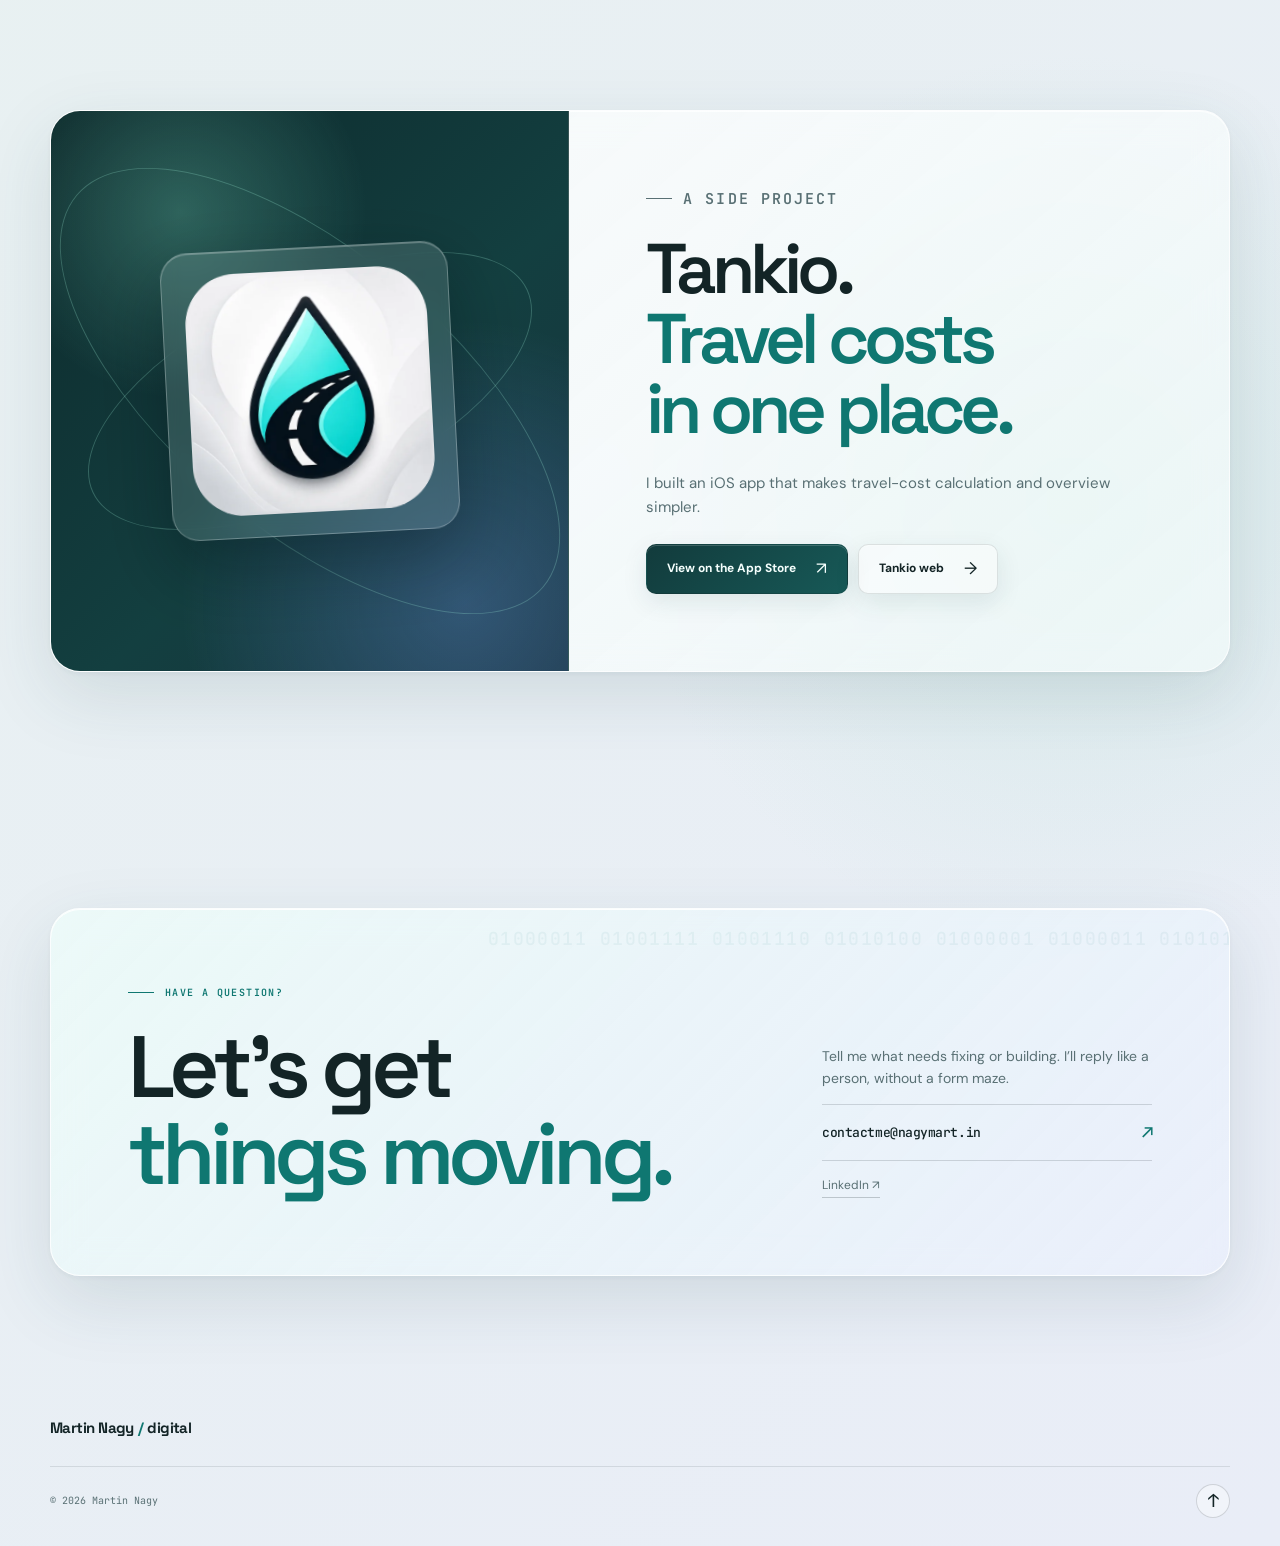
==== commit 5d47a441: "Add files via upload" ====
--- a/index.html
+++ b/index.html
@@ -6,7 +6,7 @@
   <meta name="description" content="Martin Nagy — IT špecialista pre IT podporu, opravy elektroniky, webdizajn a iOS vývoj. Autor aplikácie Tankio.">
   <meta name="author" content="Martin Nagy">
   <meta name="robots" content="index, follow, max-image-preview:large">
-  <meta name="theme-color" content="#f3f0e7">
+  <meta name="theme-color" content="#eaf2f3">
   <meta property="og:type" content="website">
   <meta property="og:site_name" content="Martin Nagy / digital">
   <meta property="og:locale" content="sk_SK">
@@ -30,7 +30,7 @@
   <link rel="preconnect" href="https://fonts.googleapis.com">
   <link rel="preconnect" href="https://fonts.gstatic.com" crossorigin>
   <link href="https://fonts.googleapis.com/css2?family=DM+Sans:wght@400;500;600;700&family=JetBrains+Mono:wght@400;500;600&family=Space+Grotesk:wght@400;500;600;700&display=swap" rel="stylesheet">
-  <link rel="stylesheet" href="styles.css?v=20260727-20">
+  <link rel="stylesheet" href="styles.css?v=20261123-3">
   <script type="application/ld+json">
     {
       "@context": "https://schema.org",
@@ -99,12 +99,8 @@
           <div class="portrait-frame">
             <img src="avat.webp" alt="Martin Nagy v čiernom kabáte" width="900" height="900" fetchpriority="high" decoding="async">
           </div>
-          <div class="hero-note">
-            <span class="note-label" data-i18n="hero.noteLabel">Teraz</span>
-            <strong data-i18n-html="hero.noteTitle">IT špecialista<br>v Leo Express Slovensko</strong>
-            <span class="status-pulse" aria-hidden="true"></span>
-          </div>
-        </div>
+        </div>
+        <p class="hero-caption"><span data-i18n="hero.noteLabel">Teraz</span><strong data-i18n-html="hero.noteTitle">IT špecialista<br>v Leo Express Slovensko</strong></p>
       </div>
     </section>
 
@@ -168,7 +164,6 @@
               <h3 data-i18n="work.leo.role">IT špecialista</h3>
               <p class="timeline-location" data-i18n="work.leo.location">Bratislava, Slovakia · Hybrid</p>
               <p class="timeline-summary" data-i18n="work.leo.copy">Samostatná IT podpora používateľov, správa zariadení a lokálneho IT prostredia.</p>
-              <div class="timeline-skills"><span data-i18n="work.leo.skill1">Samostatnosť</span><span data-i18n="work.leo.skill2">Podpora používateľov</span><span data-i18n="work.leo.skill3">Správa zariadení</span><span data-i18n="work.leo.skill4">Lokálne IT</span></div>
             </div>
             <span class="timeline-marker" aria-hidden="true"></span>
           </article>
@@ -179,7 +174,6 @@
               <h3 data-i18n="work.ikea.role">Špecialista technickej podpory</h3>
               <p class="timeline-location" data-i18n="work.ikea.location">Bratislava, Slovakia · On-site</p>
               <p class="timeline-summary" data-i18n="work.ikea.copy">Technická podpora tímov, pracovísk a zariadení v rýchlej prevádzke.</p>
-              <div class="timeline-skills"><span data-i18n="work.ikea.skill1">Technická podpora</span><span data-i18n="work.ikea.skill2">Riešenie incidentov</span><span data-i18n="work.ikea.skill3">Tímová komunikácia</span><span data-i18n="work.ikea.skill4">Používateľské školenia</span></div>
             </div>
             <span class="timeline-marker" aria-hidden="true"></span>
           </article>
@@ -190,7 +184,6 @@
               <h3 data-i18n="work.pcx.role">Servisný technik mobilných zariadení</h3>
               <p class="timeline-location" data-i18n="work.pcx.location">Západné a stredné Slovensko · On-site</p>
               <p class="timeline-summary" data-i18n="work.pcx.copy">Diagnostika pred zákazníkom, opravy telefónov a PC, výstupná kontrola servisu.</p>
-              <div class="timeline-skills"><span data-i18n="work.pcx.skill1">Diagnostika</span><span data-i18n="work.pcx.skill2">Opravy telefónov a PC</span><span data-i18n="work.pcx.skill3">Zákaznícka komunikácia</span><span data-i18n="work.pcx.skill4">Kvalita opravy</span></div>
             </div>
             <span class="timeline-marker" aria-hidden="true"></span>
           </article>
@@ -201,7 +194,6 @@
               <h3 data-i18n="work.fix.role">Autorizovaný technik Huawei</h3>
               <p class="timeline-location" data-i18n="work.fix.location">Nitra, Slovakia · On-site</p>
               <p class="timeline-summary" data-i18n="work.fix.copy">Autorizovaný servis Huawei: diagnostika, servisné postupy a kontrola kvality.</p>
-              <div class="timeline-skills"><span data-i18n="work.fix.skill1">Servisné postupy</span><span data-i18n="work.fix.skill2">Diagnostika zariadení</span><span data-i18n="work.fix.skill3">Opravy podľa štandardov</span><span data-i18n="work.fix.skill4">Kontrola kvality</span></div>
             </div>
             <span class="timeline-marker" aria-hidden="true"></span>
           </article>
@@ -224,9 +216,11 @@
         <div class="tankio-copy">
           <p class="eyebrow"><span data-i18n="tankio.eyebrow">Vlastný projekt</span></p>
           <h2 id="tankio-title" data-i18n-html="tankio.title">Tankio.<br><em>Cestovné náklady<br>na jednom mieste.</em></h2>
-          <p data-i18n="tankio.copy">Vytvoril som iOS aplikáciu na výpočet nákladov na cestu — palivo, diaľničné poplatky, uložené jazdy, blízke čerpacie stanice a PDF exporty.</p>
-          <div class="tankio-points"><span><b data-i18n="tankio.point1">palivo</b></span><span><b data-i18n="tankio.point2">diaľničné poplatky</b></span><span><b data-i18n="tankio.point3">uložené jazdy</b></span><span><b data-i18n="tankio.point4">PDF exporty</b></span></div>
-          <a class="button button-dark" href="https://apps.apple.com/sk/app/tankio-n%C3%A1klady-na-cestu/id6789161026?l=sk" target="_blank" rel="noopener noreferrer"><span data-i18n="tankio.cta">Pozrieť v App Store</span><span class="button-arrow">↗︎</span></a>
+          <p data-i18n="tankio.copy">Vytvoril som iOS aplikáciu, ktorá zjednodušuje prehľad a výpočet cestovných nákladov.</p>
+          <div class="tankio-actions">
+            <a class="button button-dark" href="https://apps.apple.com/sk/app/tankio-n%C3%A1klady-na-cestu/id6789161026?l=sk" target="_blank" rel="noopener noreferrer"><span data-i18n="tankio.cta">Pozrieť v App Store</span><span class="button-arrow">↗︎</span></a>
+            <a class="button button-quiet" href="tankio/"><span>Tankio web</span><span class="button-arrow">→</span></a>
+          </div>
         </div>
       </div>
     </section>
--- a/styles.css
+++ b/styles.css
@@ -1332,3 +1332,142 @@
 }
 
 .ticker { contain: paint; }
+
+/* 2026 refresh — a restrained, mineral liquid-glass system. */
+:root { --bg: #eaf2f3; --surface: rgba(255,255,255,.46); --surface-strong: rgba(255,255,255,.74); --surface-soft: rgba(255,255,255,.28); --text: #132426; --muted: #597074; --line: rgba(19,36,38,.13); --line-strong: rgba(19,36,38,.21); --accent: #0f7771; --accent-blue: #2d5f92; --accent-dim: rgba(15,119,113,.12); --shadow: 0 24px 70px rgba(41,78,82,.13), 0 2px 6px rgba(41,78,82,.05); }
+html { background: var(--bg); }
+body { background: radial-gradient(circle at 7% 9%, rgba(102,205,192,.24), transparent 23rem), radial-gradient(circle at 89% 11%, rgba(130,171,238,.22), transparent 25rem), radial-gradient(circle at 84% 78%, rgba(174,222,206,.31), transparent 28rem), linear-gradient(135deg, #f6faf9 0%, #e8f1f1 47%, #e9edf7 100%); }
+body::before { opacity: .62; background-image: linear-gradient(rgba(19,36,38,.025) 1px, transparent 1px), linear-gradient(90deg, rgba(19,36,38,.025) 1px, transparent 1px); background-size: 72px 72px; mask-image: linear-gradient(to bottom, black, transparent 68%); }
+body::after { content: ""; position: fixed; z-index: 0; width: 30rem; height: 30rem; right: -14rem; top: 34rem; border-radius: 50%; background: rgba(255,255,255,.32); filter: blur(40px); pointer-events: none; }
+
+.site-header { border: 0; background: transparent; backdrop-filter: none; -webkit-backdrop-filter: none; padding-top: 13px; }
+.site-header .nav-wrap { min-height: 62px; padding: 0 18px 0 20px; border: 1px solid rgba(255,255,255,.82); border-radius: 999px; background: rgba(247,252,251,.58); box-shadow: 0 12px 34px rgba(44,79,81,.10), inset 0 1px 0 rgba(255,255,255,.86); backdrop-filter: blur(22px) saturate(145%); -webkit-backdrop-filter: blur(22px) saturate(145%); }
+.wordmark { font-weight: 700; }
+.wordmark-copy { font-size: 15px; }
+.wordmark-copy > span { color: var(--accent); }
+.nav-links { gap: 24px; }
+.nav-links a, .footer-bottom a { color: #385356; font-size: 12px; }
+.nav-links a:hover, .footer-bottom a:hover { color: var(--accent); }
+.language-switcher { border-color: rgba(19,36,38,.1); background: rgba(255,255,255,.38); }
+.lang-button.is-active { background: #17383a; color: #f6fffd; }
+.scroll-indicator { height: 3px; background: transparent; }
+.scroll-indicator span { background: linear-gradient(90deg, #0f7771, #70bcd5); box-shadow: 0 0 16px rgba(15,119,113,.42); }
+.section-space { padding-top: 118px; padding-bottom: 118px; }
+.eyebrow { color: var(--accent); font-weight: 600; }
+.eyebrow::before { background: currentColor; }
+
+.hero { min-height: calc(100svh - 88px); align-items: center; gap: clamp(38px,6vw,94px); }
+.hero h1 { max-width: 760px; font-size: clamp(52px,6.45vw,94px); line-height: .94; letter-spacing: -.075em; }
+.hero h1 .accent-word { color: var(--accent); }
+.hero h1 em { color: #587378; font-style: normal; }
+.hero-intro { max-width: 550px; padding-left: 18px; border-left: 2px solid rgba(15,119,113,.45); }
+.hero-lead { color: var(--muted); font-size: 15px; }
+.hero-lead-primary { color: var(--text); letter-spacing: -.01em; }
+.hero-actions { align-items: center; gap: 18px; }
+.button { border: 1px solid rgba(19,36,38,.12); border-radius: 999px; box-shadow: inset 0 1px 0 rgba(255,255,255,.18), 0 8px 24px rgba(19,70,69,.1); transition: transform .22s ease, box-shadow .22s ease, background .22s ease; }
+.button:hover { transform: translateY(-2px); box-shadow: inset 0 1px 0 rgba(255,255,255,.26), 0 13px 28px rgba(19,70,69,.16); }
+.button-dark { background: linear-gradient(135deg, #123b3c, #175957); color: #f5fffd; }
+.button-quiet { background: rgba(255,255,255,.42); color: var(--text); }
+.text-link { color: #305b5b; font-weight: 600; }
+.hero-visual { max-width: 490px; }
+.hero-tilt-window { padding: 12px; border: 1px solid rgba(255,255,255,.82); border-radius: 32px; background: rgba(255,255,255,.30); box-shadow: 0 28px 80px rgba(40,73,77,.16), inset 0 1px 0 rgba(255,255,255,.82); backdrop-filter: blur(20px) saturate(140%); -webkit-backdrop-filter: blur(20px) saturate(140%); }
+.portrait-frame { border-radius: 24px; overflow: hidden; }
+.hero-note { right: -26px; bottom: 32px; padding: 16px 18px; border: 1px solid rgba(255,255,255,.78); border-radius: 18px; background: rgba(237,248,247,.65); box-shadow: 0 14px 36px rgba(23,53,55,.16), inset 0 1px 0 rgba(255,255,255,.82); backdrop-filter: blur(18px) saturate(140%); -webkit-backdrop-filter: blur(18px) saturate(140%); }
+.status-pulse { background: #36ad8d; box-shadow: 0 0 0 5px rgba(54,173,141,.15); }
+
+.ticker { border-top: 1px solid rgba(19,36,38,.08); border-bottom: 1px solid rgba(19,36,38,.08); background: rgba(255,255,255,.18); }
+.ticker-track { color: #557276; }
+.ticker-track i { color: var(--accent); }
+.section-intro h2, .tankio-copy h2, .contact-panel h2 { letter-spacing: -.07em; }
+.section-intro h2 em, .tankio-copy h2 em, .contact-panel h2 em { color: #5c777a; }
+.services-section .section-intro h2 em, .work-section .section-intro h2 em { color: var(--accent); }
+
+.service-grid { gap: 16px; }
+.service-card { min-height: 322px; padding: 30px; border-color: rgba(255,255,255,.76); border-radius: 24px; background: linear-gradient(145deg, rgba(255,255,255,.62), rgba(255,255,255,.24)); box-shadow: 0 18px 42px rgba(36,78,80,.08), inset 0 1px 0 rgba(255,255,255,.78); backdrop-filter: blur(17px) saturate(132%); -webkit-backdrop-filter: blur(17px) saturate(132%); }
+.service-card::before { left: 30px; width: 62px; background: linear-gradient(90deg, var(--card-accent), transparent); }
+.service-card::after { display: none; }
+.service-card:nth-child(2) { --card-accent: #2d5f92; }
+.service-card:nth-child(3) { --card-accent: #8b6a2e; }
+.service-card:nth-child(4) { --card-accent: #557e72; }
+.service-card:hover { border-color: rgba(255,255,255,.98); background: linear-gradient(145deg, rgba(255,255,255,.75), rgba(255,255,255,.36)); box-shadow: 0 24px 56px rgba(36,78,80,.14), inset 0 1px 0 rgba(255,255,255,.9); }
+.service-icon { margin-bottom: 56px; border-radius: 16px; background: color-mix(in srgb, var(--card-accent) 10%, white); }
+.service-card h3 { letter-spacing: -.06em; }
+.service-card p { color: var(--muted); font-size: 14px; }
+.tag-row span, .timeline-skills span { border-color: rgba(19,36,38,.1); border-radius: 999px; background: rgba(255,255,255,.32); color: #50686b; }
+
+.work-section { border-color: rgba(19,36,38,.09); background: rgba(255,255,255,.18); }
+.timeline { border-color: rgba(19,36,38,.12); }
+.timeline-item { border-color: rgba(19,36,38,.1); border-radius: 16px; }
+.timeline-item:hover { background: rgba(255,255,255,.46); }
+.timeline-company, .timeline-type { color: var(--accent); }
+.timeline-type { border-color: rgba(15,119,113,.2); background: rgba(15,119,113,.05); }
+.timeline-item:hover .timeline-marker { background: var(--accent); box-shadow: 0 0 12px rgba(15,119,113,.28); }
+
+.tankio-card { border-color: rgba(255,255,255,.72); border-radius: 30px; background: rgba(250,255,254,.47); box-shadow: var(--shadow), inset 0 1px 0 rgba(255,255,255,.82); }
+.tankio-art { border-color: rgba(255,255,255,.16); background: radial-gradient(circle at 25% 18%, rgba(126,227,198,.28), transparent 31%), radial-gradient(circle at 80% 88%, rgba(105,148,223,.34), transparent 44%), linear-gradient(135deg, #0d292b, #133f40 57%, #17333e); }
+.tankio-route { border-color: rgba(168,248,223,.24); }
+.tankio-stage { border-color: rgba(255,255,255,.28); background: rgba(237,255,249,.13); box-shadow: 0 28px 70px rgba(2,11,17,.35), inset 0 1px 0 rgba(255,255,255,.24); }
+.tankio-copy { background: linear-gradient(140deg, rgba(255,255,255,.42), rgba(239,250,248,.30)); }
+.tankio-copy h2 em { color: var(--accent); }
+.tankio-copy > p { color: var(--muted); font-size: 15px; }
+.tankio-points > span { border-color: rgba(19,36,38,.1); border-radius: 999px; background: rgba(255,255,255,.38); }
+.tankio-actions { display: flex; align-items: center; flex-wrap: wrap; gap: 10px; }
+
+.contact-panel { border-color: rgba(255,255,255,.78); border-radius: 30px; background: linear-gradient(135deg, rgba(237,254,250,.68), rgba(234,240,255,.52)); box-shadow: var(--shadow), inset 0 1px 0 rgba(255,255,255,.86); }
+.contact-panel::after { color: rgba(15,119,113,.06); }
+.contact-panel h2 em { color: var(--accent); }
+.contact-email { border-color: rgba(19,36,38,.16); }
+.contact-email span { color: var(--accent); }
+.contact-linkedin { border-color: rgba(19,36,38,.22); }
+.contact-title-trigger:hover { color: var(--accent); }
+.site-footer { padding-top: 22px; }
+.footer-top { padding-bottom: 26px; }
+.footer-bottom { border-color: rgba(19,36,38,.11); }
+.footer-up { border-color: rgba(19,36,38,.16); background: rgba(255,255,255,.38); }
+.footer-up:hover { border-color: var(--accent); color: var(--accent) !important; }
+
+@media (max-width: 900px) { .site-header .nav-wrap { border-radius: 22px; } .hero { min-height: auto; } .hero-note { right: 16px; } }
+@media (max-width: 620px) { .site-header { padding-top: 8px; } .site-header .nav-wrap { min-height: 56px; padding: 0 13px; } .wordmark-copy { font-size: 13px; } .nav-links { display: none; } .section-space { padding-top: 78px; padding-bottom: 78px; } .hero h1 { font-size: clamp(45px,14vw,64px); } .hero-intro { padding-left: 14px; } .hero-tilt-window { padding: 9px; border-radius: 25px; } .portrait-frame { border-radius: 18px; } .hero-note { right: 8px; bottom: 16px; padding: 12px 13px; border-radius: 14px; } .service-card { min-height: 280px; padding: 24px; border-radius: 20px; } .service-icon { margin-bottom: 42px; } .tankio-card, .contact-panel { border-radius: 24px; } .tankio-actions { width: 100%; } .tankio-actions .button { flex: 1 1 100%; justify-content: center; } }
+
+/* Second pass: remove the decorative UI language and let the work read clearly. */
+.hero-visual { max-width: 430px; }
+.hero-tilt-window { padding: 0; border: 0; border-radius: 0; background: none; box-shadow: none; backdrop-filter: none; -webkit-backdrop-filter: none; }
+.portrait-frame { width: 100%; aspect-ratio: .9; margin: 0; border: 1px solid rgba(19,36,38,.18); border-radius: 14px; background: #132426; box-shadow: 0 26px 58px rgba(24,56,60,.18); }
+.portrait-frame::after { display: none; }
+.portrait-frame img { object-position: 50% 28%; filter: saturate(.86) contrast(1.03); transform: none; }
+.hero-caption { display: grid; grid-template-columns: 76px 1fr; gap: 18px; align-items: start; margin: 16px 0 0; padding-top: 14px; border-top: 1px solid rgba(19,36,38,.2); }
+.hero-caption > span { padding-top: 3px; color: var(--accent); font: 600 9px var(--mono); letter-spacing: .13em; text-transform: uppercase; }
+.hero-caption strong { color: var(--text); font: 600 14px/1.25 var(--display); letter-spacing: -.035em; }
+
+/* The list of disciplines belongs to the hero; it does not follow the reader. */
+.ticker { position: static; top: auto; z-index: auto; overflow: visible; padding: 22px 0; border-color: rgba(19,36,38,.1); background: transparent; }
+.ticker-track { display: block; width: auto; animation: none; color: #557276; }
+.ticker-group { justify-content: center; flex-wrap: wrap; gap: 8px 18px; padding: 0; }
+.ticker-group[aria-hidden="true"] { display: none; }
+.ticker-group span { font: 500 11px var(--mono); letter-spacing: .015em; }
+.ticker-track i { color: var(--accent); font-size: 10px; }
+
+/* Tags become quiet supporting text, not UI badges. */
+.button { border-radius: 10px; }
+.language-switcher { padding: 2px; border-radius: 8px; }
+.lang-button { border-radius: 6px; }
+.tag-row, .timeline-skills, .tankio-points { gap: 0; margin-top: 22px; margin-bottom: 0; }
+.tag-row span, .timeline-skills span, .tankio-points > span { display: inline; padding: 0; border: 0; border-radius: 0; background: none; color: #587174; font: 500 10px/1.55 var(--mono); }
+.tag-row span + span::before, .timeline-skills span + span::before, .tankio-points > span + span::before { content: " / "; color: rgba(19,36,38,.38); }
+.timeline-company-row { gap: 7px; }
+.timeline-type { padding: 0; border: 0; border-radius: 0; background: none; color: var(--muted); font: 400 10px var(--mono); letter-spacing: .02em; text-transform: none; }
+.timeline-type::before { content: "— "; color: rgba(19,36,38,.48); }
+.tankio-points b { font-weight: 500; }
+
+@media (max-width: 900px) { .hero-caption { grid-template-columns: 68px 1fr; } }
+@media (max-width: 620px) { .hero-tilt-window { padding: 0; } .portrait-frame { border-radius: 10px; } .hero-caption { grid-template-columns: 60px 1fr; gap: 12px; margin-top: 12px; padding-top: 12px; } .hero-caption strong { font-size: 13px; } .ticker { padding: 17px 0; } .ticker-group { justify-content: flex-start; gap: 7px 14px; } .ticker-group span { font-size: 10px; } }
+
+.site-header .nav-wrap { border-radius: 14px; }
+
+/* Keep the moving discipline line, but never dock it during scrolling. */
+.ticker { position: static; overflow: hidden; }
+.ticker-track { display: flex; width: max-content; animation: marquee 44s linear infinite; }
+.ticker-group { display: flex; flex: 0 0 auto; flex-wrap: nowrap; justify-content: initial; gap: 25px; padding-right: 25px; }
+.ticker-group[aria-hidden="true"] { display: flex; }
+.ticker-group span { font-size: 11px; }
+@media (prefers-reduced-motion: reduce) { .ticker-track { animation: none; } }
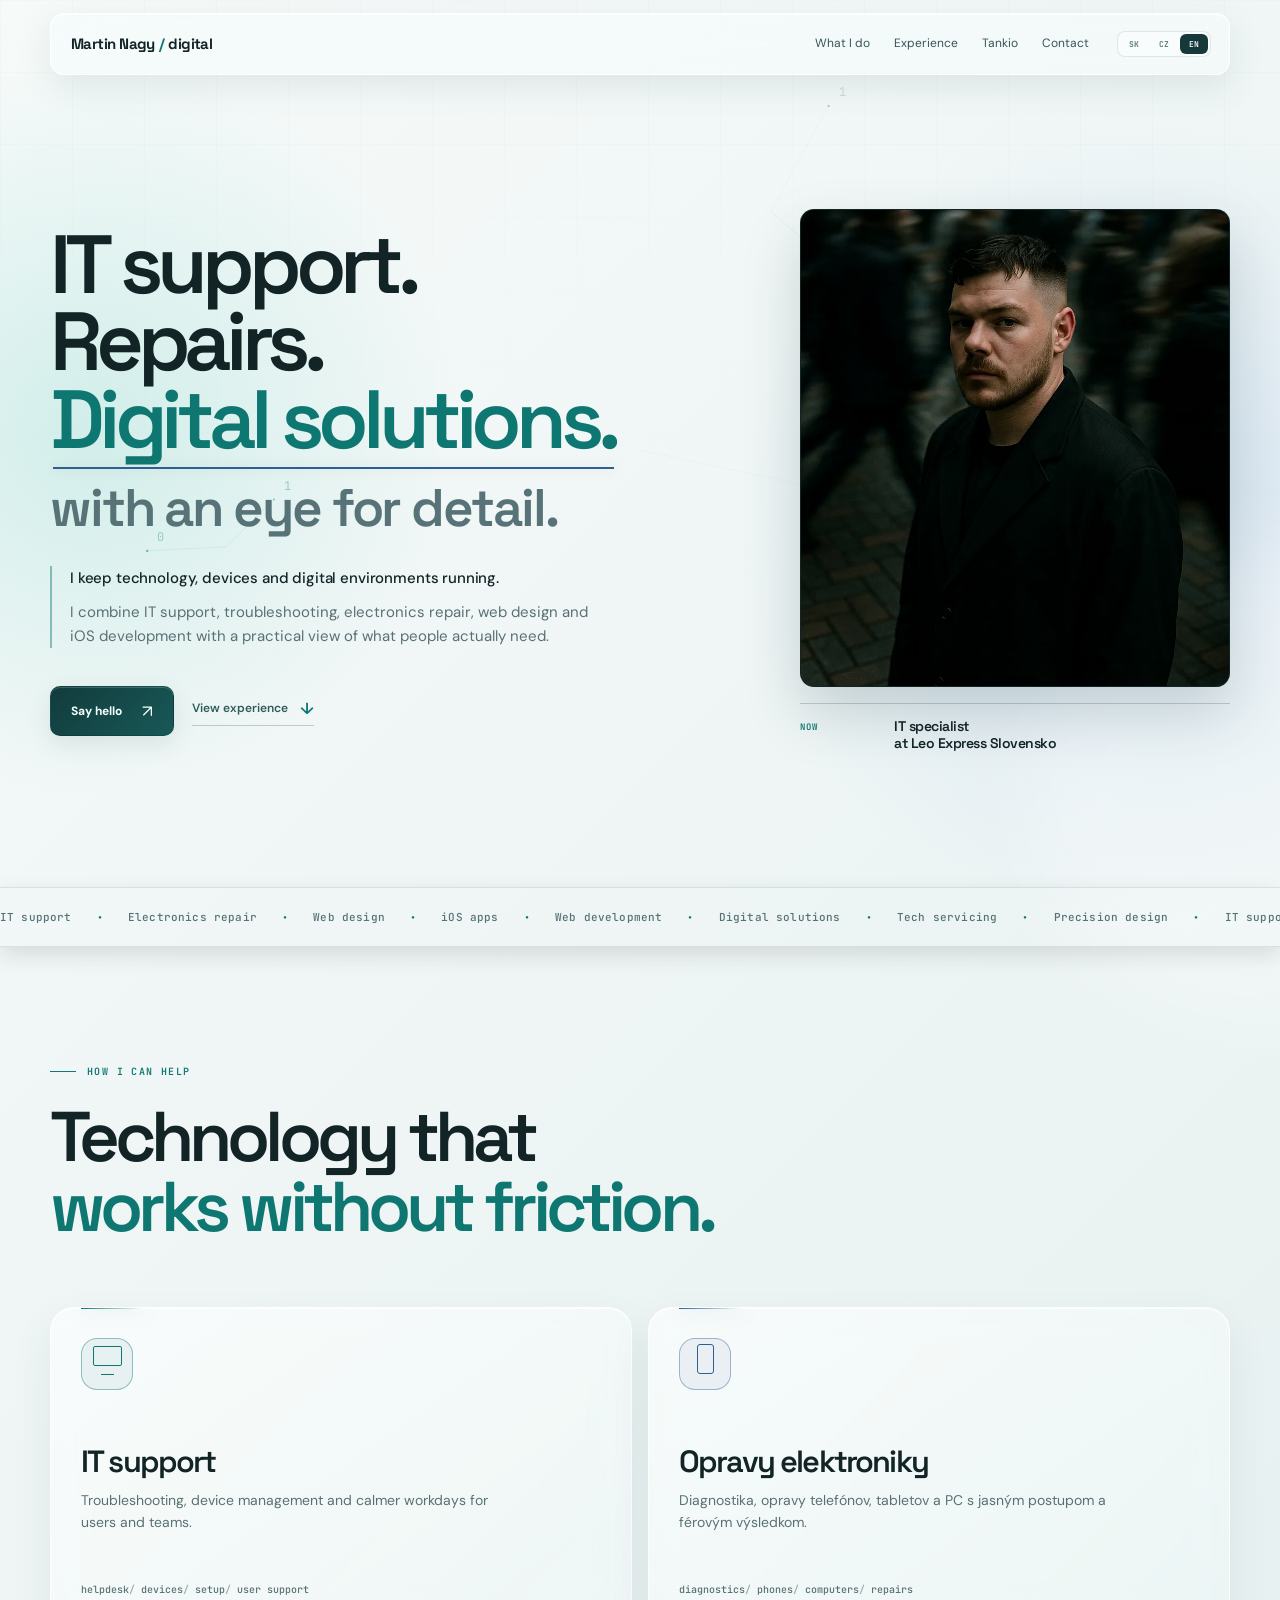
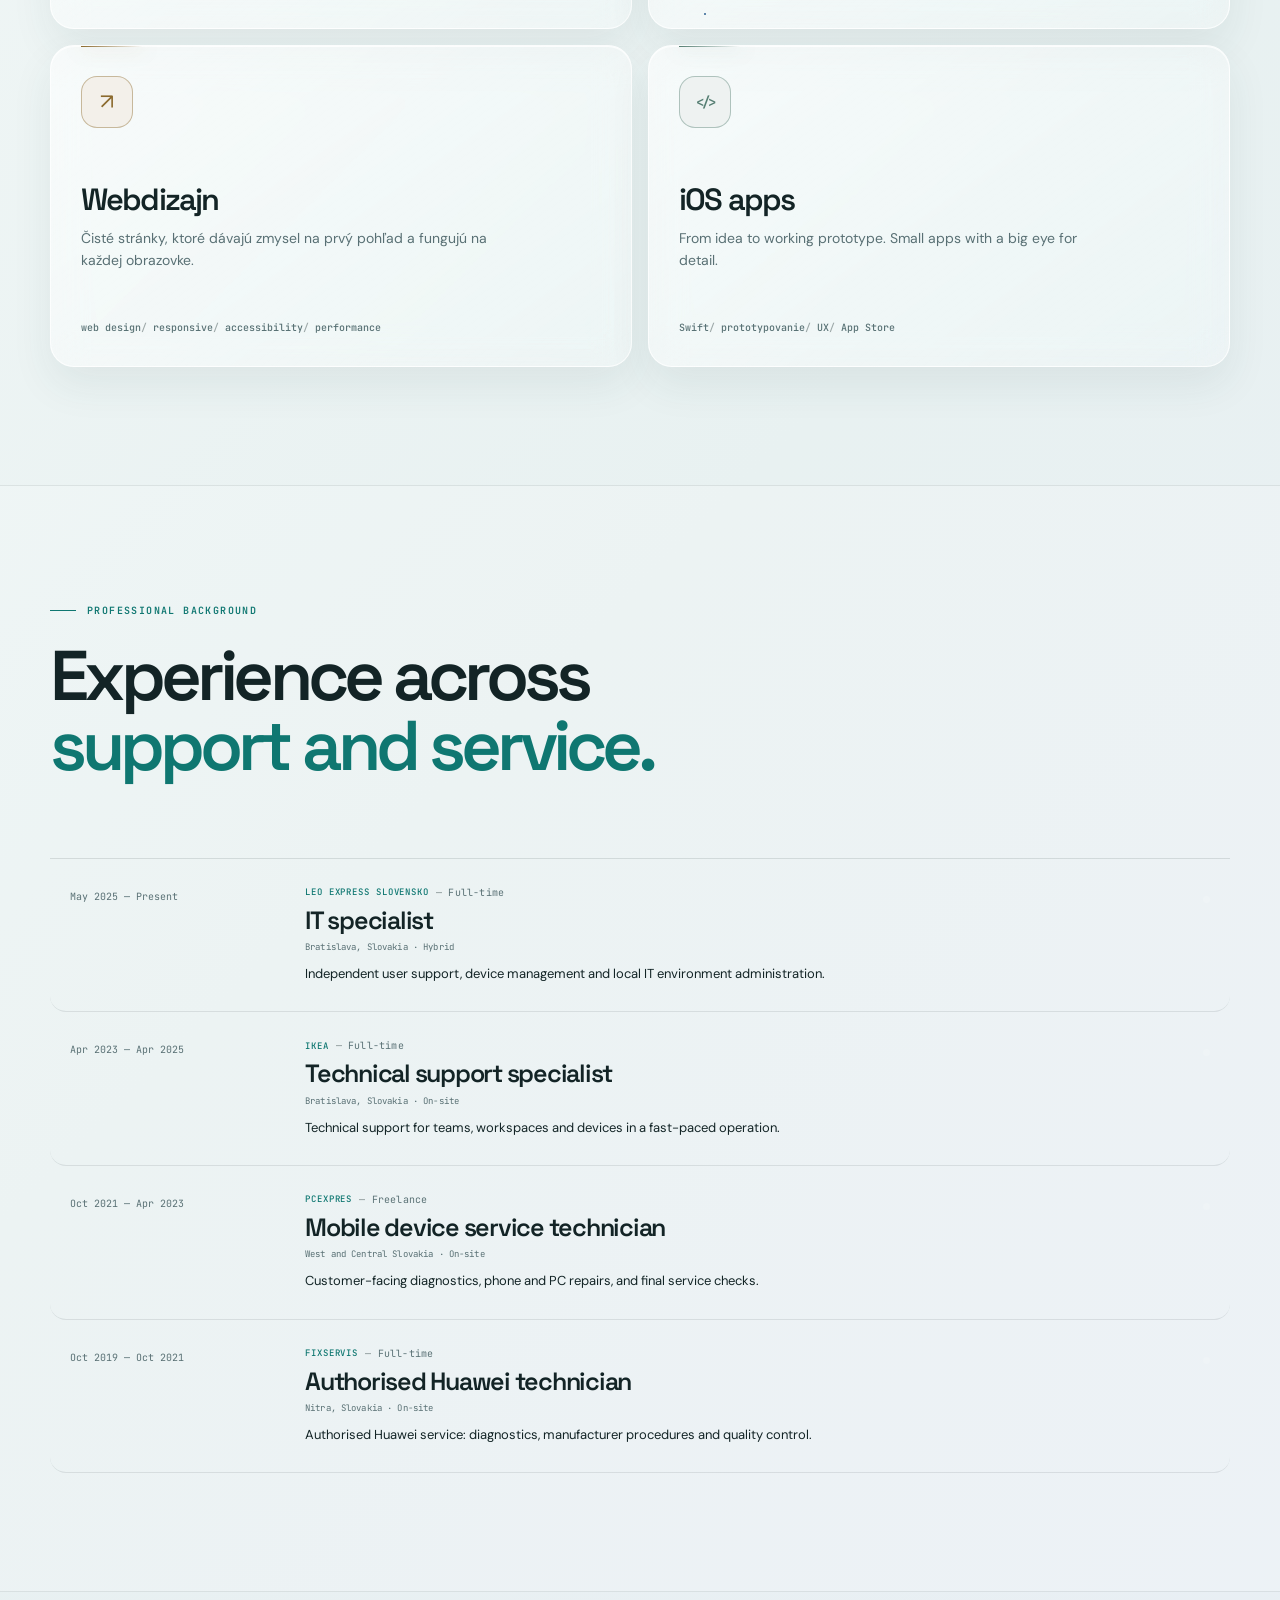
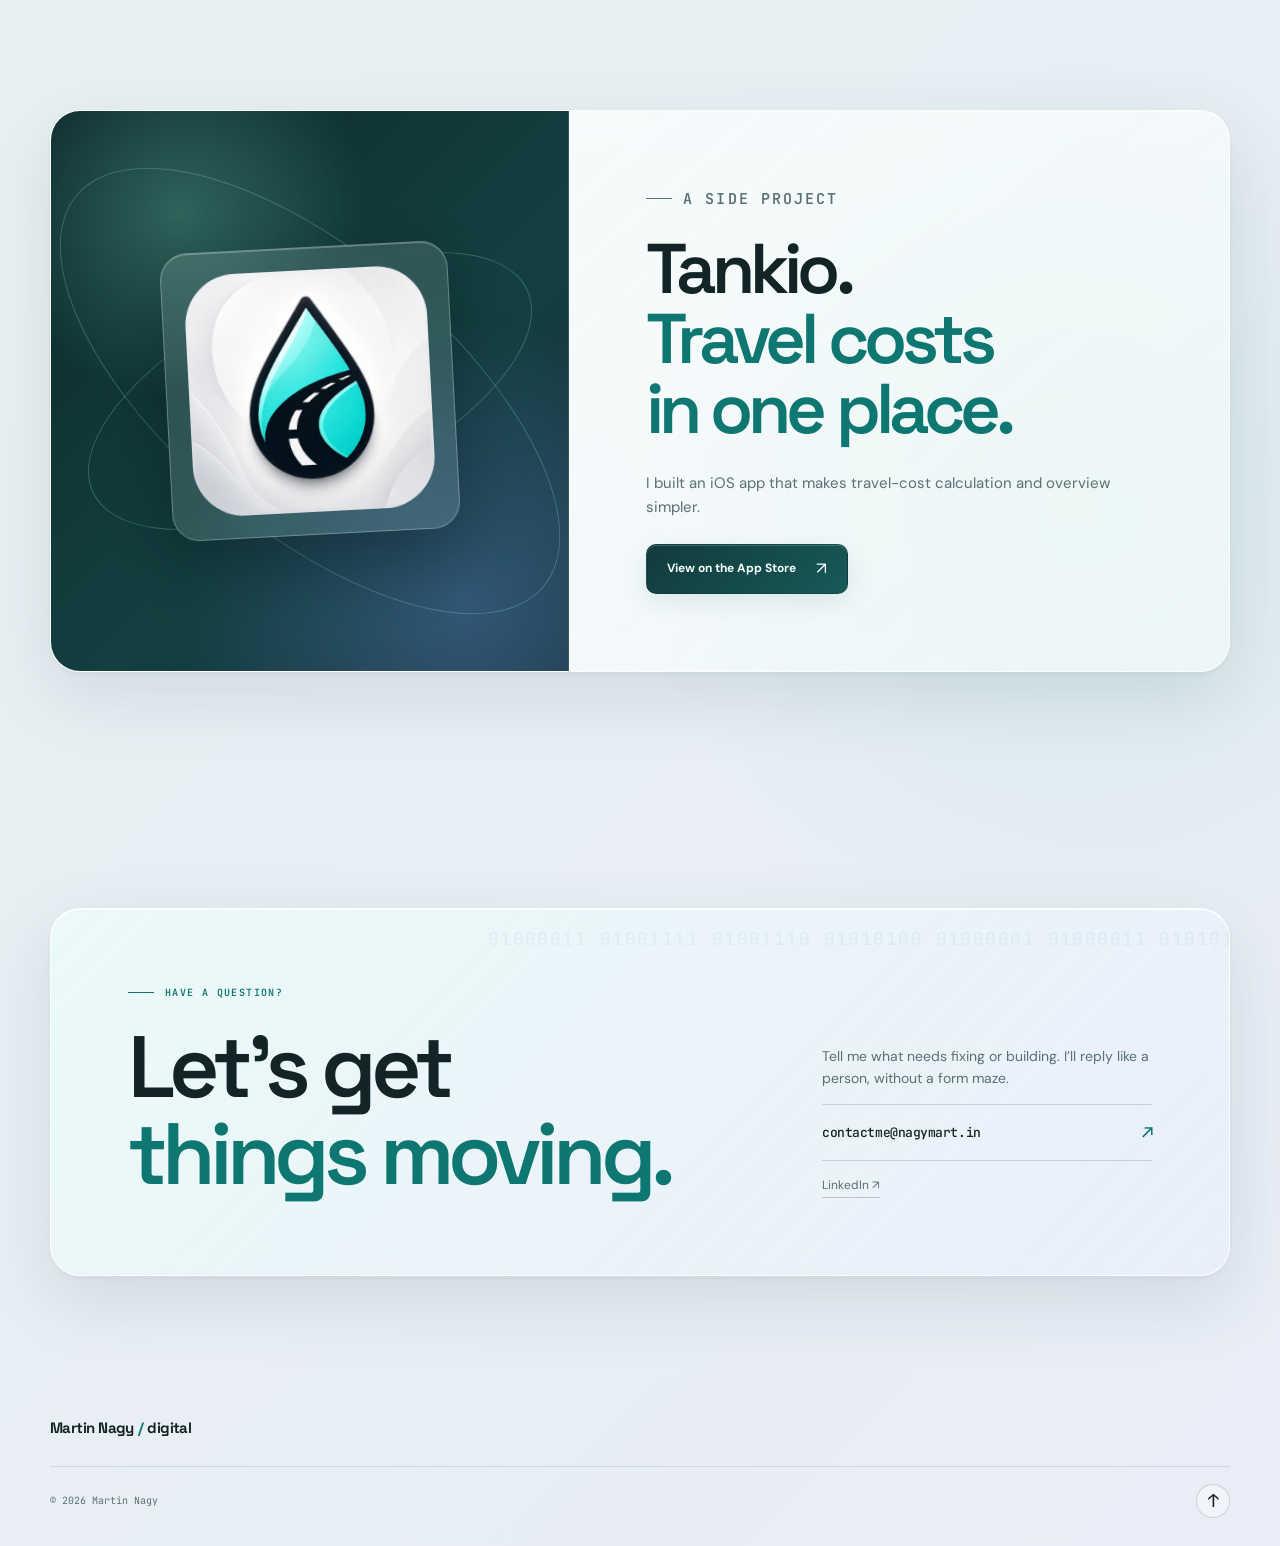
==== commit 34294739: "Add files via upload" ====
--- a/index.html
+++ b/index.html
@@ -30,7 +30,7 @@
   <link rel="preconnect" href="https://fonts.googleapis.com">
   <link rel="preconnect" href="https://fonts.gstatic.com" crossorigin>
   <link href="https://fonts.googleapis.com/css2?family=DM+Sans:wght@400;500;600;700&family=JetBrains+Mono:wght@400;500;600&family=Space+Grotesk:wght@400;500;600;700&display=swap" rel="stylesheet">
-  <link rel="stylesheet" href="styles.css?v=20261123-3">
+  <link rel="stylesheet" href="styles.css?v=20261123-4">
   <script type="application/ld+json">
     {
       "@context": "https://schema.org",
@@ -118,7 +118,7 @@
     <section id="services" class="shell section-space services-section" aria-labelledby="services-title">
       <div class="section-intro reveal">
         <p class="eyebrow"><span data-i18n="services.eyebrow">Ako viem pomôcť</span></p>
-        <h2 id="services-title" data-i18n-html="services.title">Praktické riešenia,<br><em>bez zbytočného hluku.</em></h2>
+        <h2 id="services-title" data-i18n-html="services.title">Technika, ktorá<br><em>funguje bez starostí.</em></h2>
       </div>
       <div class="service-grid">
         <article class="service-card service-card-wide reveal">
@@ -153,7 +153,7 @@
         <div class="section-intro section-intro-row reveal">
           <div>
             <p class="eyebrow"><span data-i18n="work.eyebrow">Cesta doteraz</span></p>
-            <h2 id="work-title" data-i18n-html="work.title">Skúsenosť, ktorá<br><em>zostáva v rukách.</em></h2>
+            <h2 id="work-title" data-i18n-html="work.title">Praxa naprieč<br><em>podporou a servisom.</em></h2>
           </div>
         </div>
         <div class="timeline">
@@ -219,7 +219,6 @@
           <p data-i18n="tankio.copy">Vytvoril som iOS aplikáciu, ktorá zjednodušuje prehľad a výpočet cestovných nákladov.</p>
           <div class="tankio-actions">
             <a class="button button-dark" href="https://apps.apple.com/sk/app/tankio-n%C3%A1klady-na-cestu/id6789161026?l=sk" target="_blank" rel="noopener noreferrer"><span data-i18n="tankio.cta">Pozrieť v App Store</span><span class="button-arrow">↗︎</span></a>
-            <a class="button button-quiet" href="tankio/"><span>Tankio web</span><span class="button-arrow">→</span></a>
           </div>
         </div>
       </div>
--- a/styles.css
+++ b/styles.css
@@ -1471,3 +1471,18 @@
 .ticker-group[aria-hidden="true"] { display: flex; }
 .ticker-group span { font-size: 11px; }
 @media (prefers-reduced-motion: reduce) { .ticker-track { animation: none; } }
+
+/* Mobile hero: one clear reading order, with the current-role card returning as a controlled overlay. */
+@media (max-width: 620px) {
+  .hero { display: flex; flex-direction: column; gap: 26px; padding-top: 48px; }
+  .hero-copy { display: contents; }
+  .hero h1 { order: 1; width: 100%; margin: 0; font-size: clamp(47px, 13.5vw, 59px); line-height: .94; }
+  .hero-visual { position: relative; top: auto; right: auto; order: 2; width: 100%; max-width: none; margin: 0; }
+  .portrait-frame { aspect-ratio: 1.18; border-radius: 12px; }
+  .portrait-frame img { object-position: 50% 29%; transform: none; }
+  .hero-caption { position: absolute; z-index: 3; left: 14px; bottom: 14px; display: block; width: min(226px, calc(100% - 28px)); margin: 0; padding: 12px 14px; border: 1px solid rgba(255,255,255,.72); border-radius: 12px; background: rgba(240,250,249,.76); box-shadow: 0 12px 28px rgba(13,35,38,.18), inset 0 1px 0 rgba(255,255,255,.72); backdrop-filter: blur(14px); -webkit-backdrop-filter: blur(14px); }
+  .hero-caption > span { display: block; margin-bottom: 6px; padding: 0; font-size: 8px; }
+  .hero-caption strong { display: block; font-size: 13px; line-height: 1.18; }
+  .hero-intro { order: 3; width: 100%; margin: 0; padding-left: 14px; }
+  .hero-actions { order: 4; width: 100%; margin: 0; }
+}
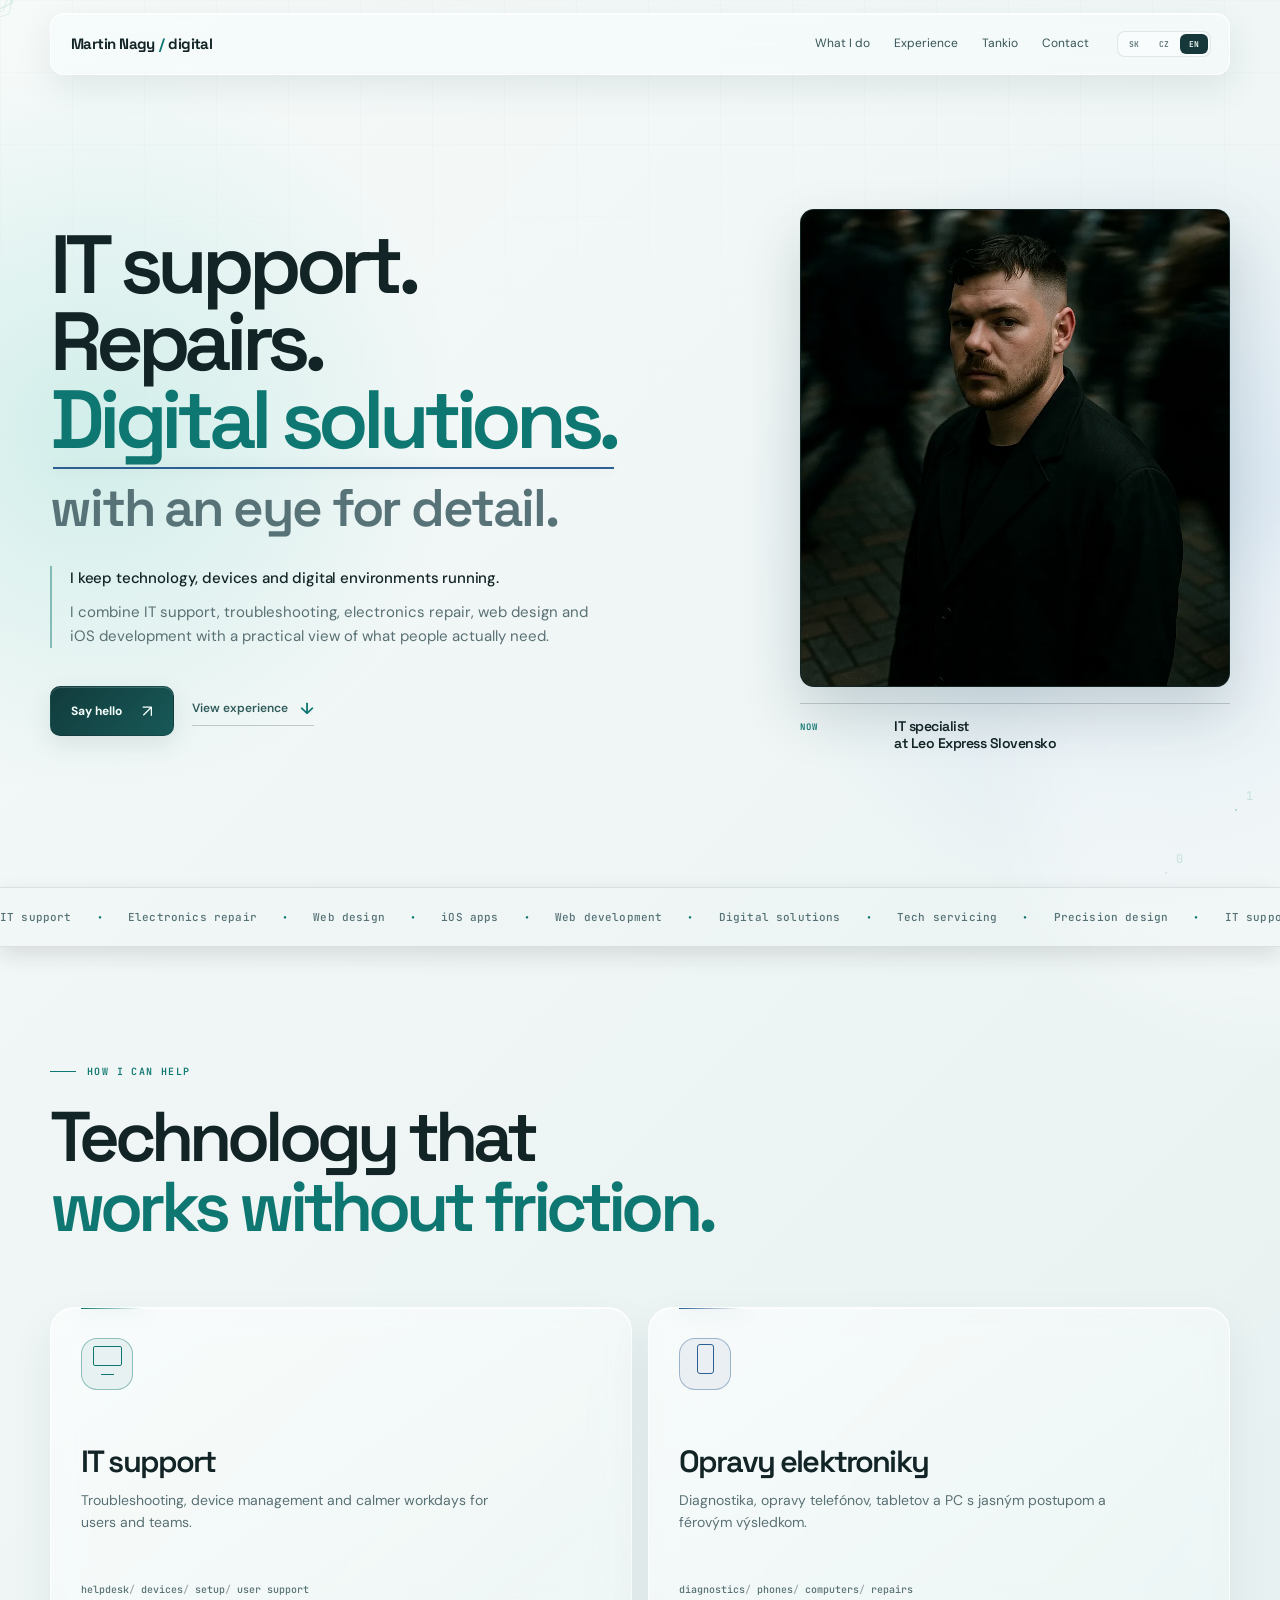
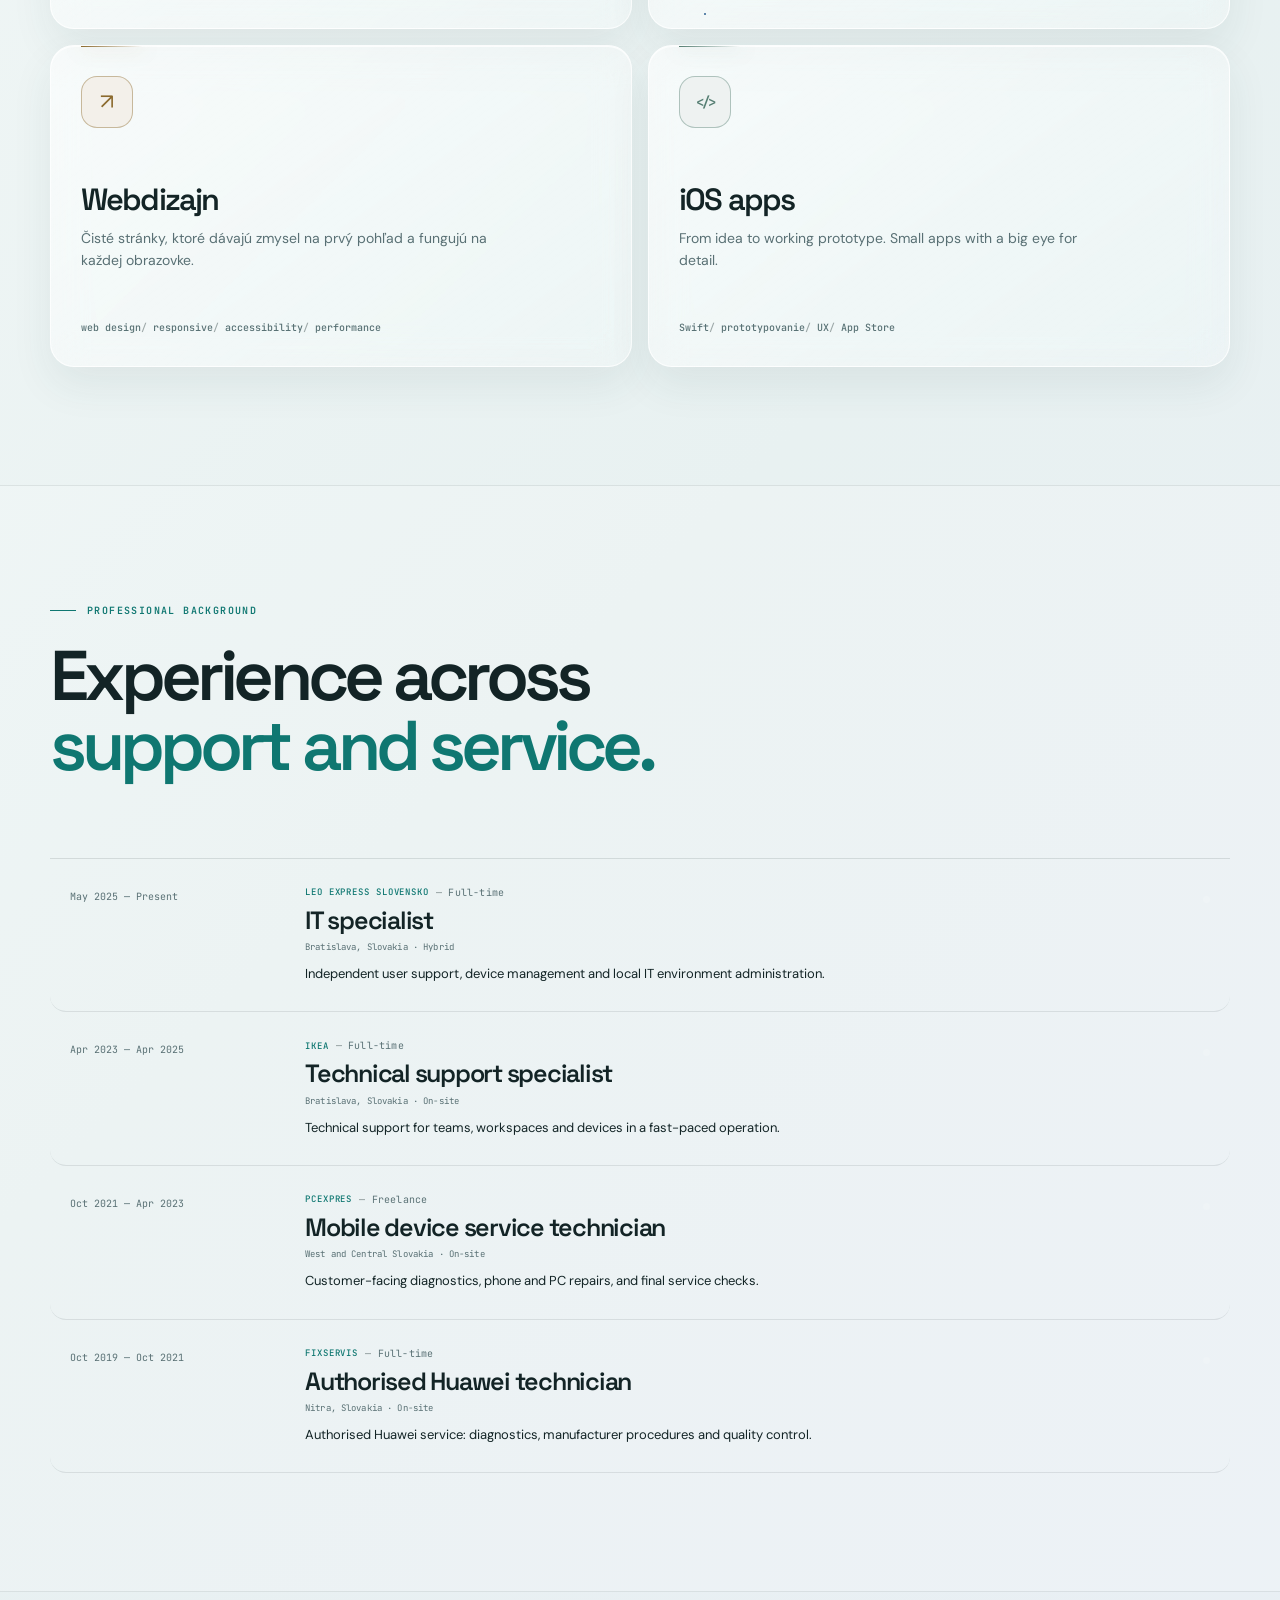
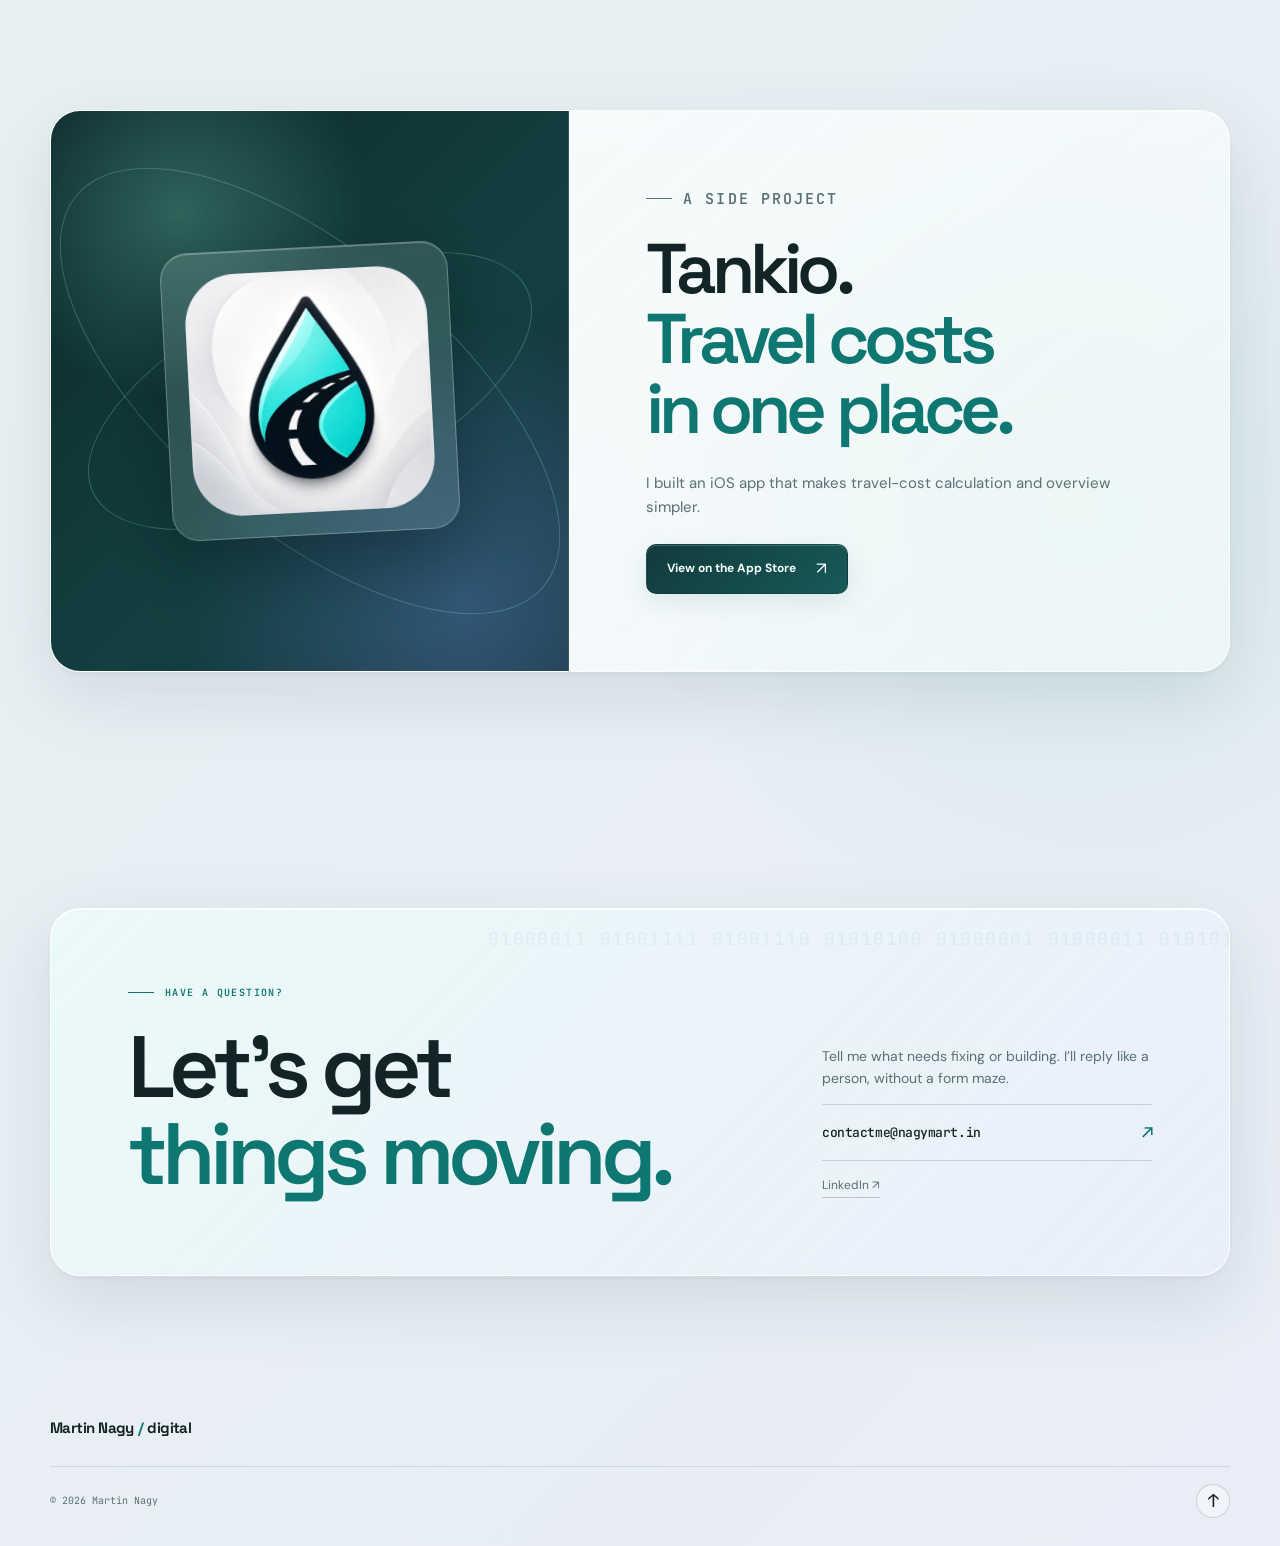
==== commit 5e62cce4: "Add files via upload" ====
--- a/index.html
+++ b/index.html
@@ -30,7 +30,7 @@
   <link rel="preconnect" href="https://fonts.googleapis.com">
   <link rel="preconnect" href="https://fonts.gstatic.com" crossorigin>
   <link href="https://fonts.googleapis.com/css2?family=DM+Sans:wght@400;500;600;700&family=JetBrains+Mono:wght@400;500;600&family=Space+Grotesk:wght@400;500;600;700&display=swap" rel="stylesheet">
-  <link rel="stylesheet" href="styles.css?v=20261123-4">
+  <link rel="stylesheet" href="styles.css?v=20261123-5">
   <script type="application/ld+json">
     {
       "@context": "https://schema.org",
--- a/styles.css
+++ b/styles.css
@@ -1486,3 +1486,8 @@
   .hero-intro { order: 3; width: 100%; margin: 0; padding-left: 14px; }
   .hero-actions { order: 4; width: 100%; margin: 0; }
 }
+
+@media (max-width: 620px) {
+  .hero-tilt-window { animation: none !important; transform: none !important; }
+  .hero-caption { z-index: 10; bottom: 22px; box-shadow: 0 16px 34px rgba(13,35,38,.24), inset 0 1px 0 rgba(255,255,255,.78); }
+}
